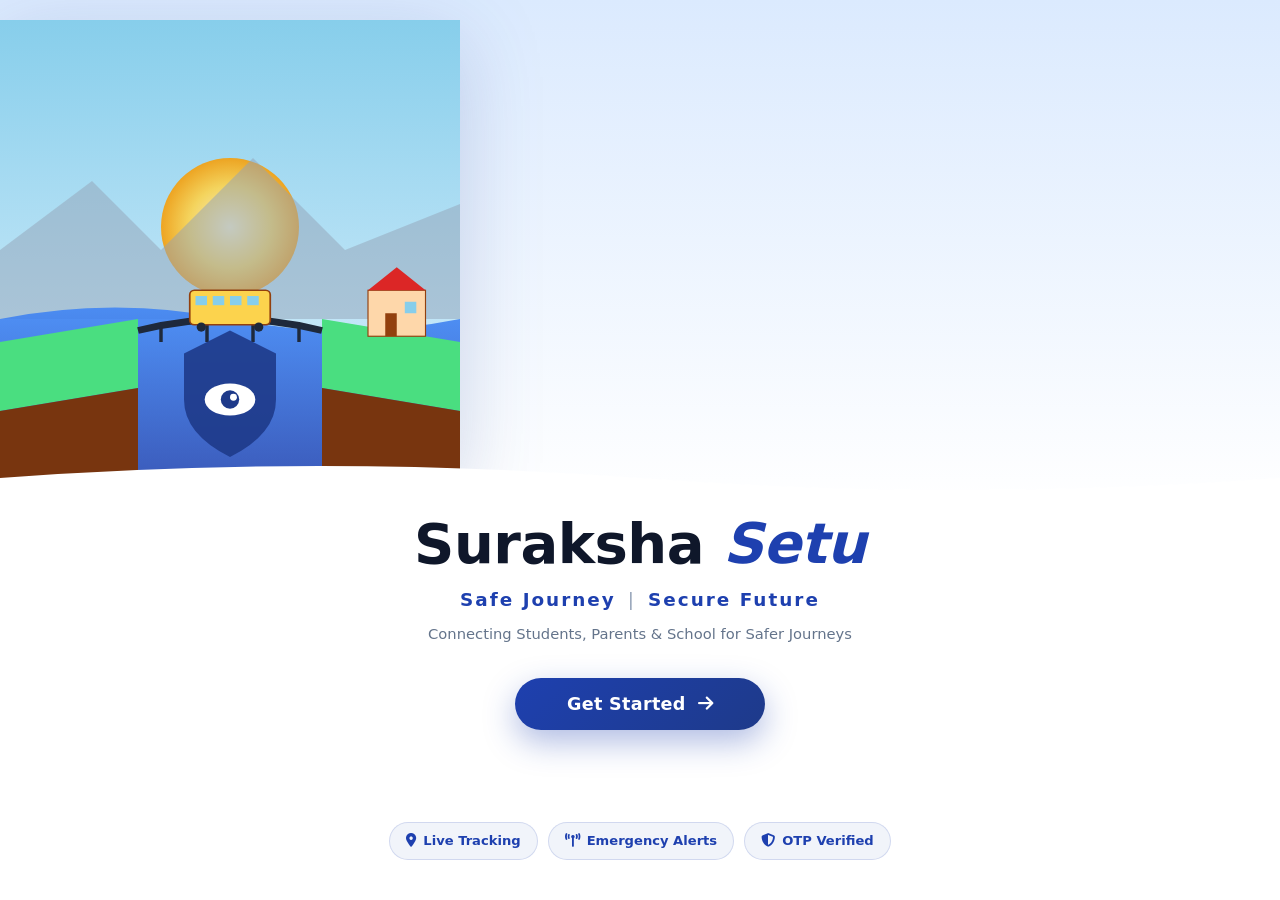
==== index.html @ de933c40 "Add files via upload" ====
<!DOCTYPE html>
<html lang="en">
<head>
  <meta charset="UTF-8" />
  <meta name="viewport" content="width=device-width, initial-scale=1.0" />
  <title>Suraksha Setu — Safe Journey, Secure Future</title>

  <link rel="stylesheet"
    href="https://cdnjs.cloudflare.com/ajax/libs/font-awesome/6.5.1/css/all.min.css" />

  <link rel="stylesheet" href="style.css" />
  <link rel="stylesheet" href="login.css" />
  <link rel="stylesheet" href="otp.css" />
  <link rel="stylesheet" href="emergency.css" />
  <link rel="stylesheet" href="fpage.css" />
</head>
<body class="splash-body">

  <!-- ============ SPLASH / LANDING SCREEN ============ -->
  <div class="splash-screen" id="splashScreen">

    <!-- Active emergency banner (if any) -->
    <div id="splashEmergency" class="splash-emergency" style="display:none;"></div>

    <!-- Hero illustration section -->
    <div class="splash-hero">

      <!-- Optional: your real poster image -->
      <img src="hero.jpg"
           alt="Suraksha Setu — Students, Parents and School connected by safety"
           class="splash-hero-img"
           onerror="this.style.display='none'; document.getElementById('heroFallback').style.display='block';" />

      <!-- Fallback illustration if hero.jpg is missing -->
      <div id="heroFallback" class="splash-hero-fallback" style="display:none;">
        <svg viewBox="0 0 400 400" xmlns="http://www.w3.org/2000/svg" class="hero-svg">
          <defs>
            <linearGradient id="skyGrad" x1="0" y1="0" x2="0" y2="1">
              <stop offset="0%" stop-color="#87CEEB"/>
              <stop offset="100%" stop-color="#E0F2FE"/>
            </linearGradient>
            <linearGradient id="riverGrad" x1="0" y1="0" x2="0" y2="1">
              <stop offset="0%" stop-color="#3B82F6"/>
              <stop offset="100%" stop-color="#1E40AF"/>
            </linearGradient>
            <radialGradient id="sunGrad" cx="0.5" cy="0.5" r="0.5">
              <stop offset="0%" stop-color="#FEF3C7"/>
              <stop offset="60%" stop-color="#FCD34D"/>
              <stop offset="100%" stop-color="#F59E0B"/>
            </radialGradient>
          </defs>

          <!-- Sky -->
          <rect width="400" height="400" fill="url(#skyGrad)"/>

          <!-- Sun -->
          <circle cx="200" cy="180" r="60" fill="url(#sunGrad)" opacity="0.9"/>

          <!-- Mountains -->
          <path d="M0 200 L80 140 L140 200 L220 120 L300 200 L400 160 L400 260 L0 260 Z"
                fill="#94A3B8" opacity="0.5"/>

          <!-- River -->
          <path d="M0 260 Q100 240 200 260 T400 260 L400 400 L0 400 Z"
                fill="url(#riverGrad)" opacity="0.85"/>

          <!-- Left cliff (parents) -->
          <path d="M0 280 L120 260 L120 320 L0 340 Z" fill="#4ADE80"/>
          <path d="M0 340 L120 320 L120 400 L0 400 Z" fill="#78350F"/>

          <!-- Right cliff (school) -->
          <path d="M280 260 L400 280 L400 340 L280 320 Z" fill="#4ADE80"/>
          <path d="M280 320 L400 340 L400 400 L280 400 Z" fill="#78350F"/>

          <!-- Bridge -->
          <path d="M120 270 Q200 250 280 270" stroke="#1E293B" stroke-width="6" fill="none"/>
          <line x1="140" y1="267" x2="140" y2="280" stroke="#1E293B" stroke-width="3"/>
          <line x1="180" y1="258" x2="180" y2="280" stroke="#1E293B" stroke-width="3"/>
          <line x1="220" y1="258" x2="220" y2="280" stroke="#1E293B" stroke-width="3"/>
          <line x1="260" y1="267" x2="260" y2="280" stroke="#1E293B" stroke-width="3"/>

          <!-- Bus -->
          <rect x="165" y="235" width="70" height="30" rx="4" fill="#FCD34D" stroke="#92400E" stroke-width="1.5"/>
          <rect x="170" y="240" width="10" height="8" fill="#87CEEB"/>
          <rect x="185" y="240" width="10" height="8" fill="#87CEEB"/>
          <rect x="200" y="240" width="10" height="8" fill="#87CEEB"/>
          <rect x="215" y="240" width="10" height="8" fill="#87CEEB"/>
          <circle cx="175" cy="267" r="4" fill="#1E293B"/>
          <circle cx="225" cy="267" r="4" fill="#1E293B"/>

          <!-- School -->
          <rect x="320" y="235" width="50" height="40" fill="#FED7AA" stroke="#92400E"/>
          <polygon points="320,235 345,215 370,235" fill="#DC2626"/>
          <rect x="335" y="255" width="10" height="20" fill="#92400E"/>
          <rect x="352" y="245" width="10" height="10" fill="#87CEEB"/>

          <!-- Shield + eye icon -->
          <g transform="translate(200 330)">
            <path d="M-40 -40 L0 -60 L40 -40 L40 0 Q40 30 0 50 Q-40 30 -40 0 Z"
                  fill="#1E3A8A" opacity="0.9"/>
            <ellipse cx="0" cy="0" rx="22" ry="14" fill="#FFFFFF"/>
            <circle cx="0" cy="0" r="8" fill="#1E3A8A"/>
            <circle cx="3" cy="-2" r="3" fill="#FFFFFF"/>
          </g>
        </svg>
      </div>

      <!-- Wave divider -->
      <svg class="wave-divider" viewBox="0 0 1440 100" preserveAspectRatio="none">
        <path d="M0 50 Q360 10 720 50 T1440 50 L1440 100 L0 100 Z" fill="#FFFFFF"/>
      </svg>
    </div>

    <!-- Branding section -->
    <div class="splash-content">
      <h1 class="splash-title">
        Suraksha <span class="title-accent">Setu</span>
      </h1>
      <p class="splash-tagline">
        Safe Journey <span class="tagline-divider">|</span> Secure Future
      </p>
      <p class="splash-desc">
        Connecting Students, Parents &amp; School for Safer Journeys
      </p>

      <button type="button" class="splash-get-started" id="getStartedBtn">
        Get Started <i class="fa-solid fa-arrow-right"></i>
      </button>

      <div class="splash-footer">
        <div class="splash-features">
          <div class="splash-feature">
            <i class="fa-solid fa-location-dot"></i>
            <span>Live Tracking</span>
          </div>
          <div class="splash-feature">
            <i class="fa-solid fa-tower-broadcast"></i>
            <span>Emergency Alerts</span>
          </div>
          <div class="splash-feature">
            <i class="fa-solid fa-shield-halved"></i>
            <span>OTP Verified</span>
          </div>
        </div>
      </div>
    </div>
  </div>

  <!-- ============ LOGIN SCREEN (hidden initially) ============ -->
  <div class="login-screen-wrap" id="loginScreen" style="display:none;">

    <div id="emergencyBanner" class="emergency-top-banner" style="display:none;"></div>

    <div class="login-body">
      <div class="login-wrapper">

        <div class="login-brand">
          <div class="logo-shield">
            <i class="fa-solid fa-shield-halved"></i>
            <i class="fa-solid fa-bus logo-bus"></i>
          </div>
          <h1>SURAKSHA SETU</h1>
          <p class="tagline">Connecting Students, Parents &amp; School for Safer Journeys</p>

          <ul class="brand-points">
            <li><i class="fa-solid fa-mobile-screen"></i> OTP-verified login</li>
            <li><i class="fa-solid fa-location-dot"></i> Live bus tracking</li>
            <li><i class="fa-solid fa-user-check"></i> Boarding &amp; drop alerts</li>
            <li><i class="fa-solid fa-tower-broadcast"></i> Hospital &amp; Police alerts</li>
          </ul>
        </div>

        <div class="login-card">
          <button type="button" class="back-to-splash" id="backToSplashBtn">
            <i class="fa-solid fa-arrow-left"></i> Back
          </button>

          <h2>Welcome Back</h2>
          <p class="subtitle">Select your role and login</p>

          <div class="role-selector" id="roleSelector">
            <button type="button" class="role-btn active" data-role="parent">
              <i class="fa-solid fa-user-group"></i><span>Parent</span>
            </button>
            <button type="button" class="role-btn" data-role="admin">
              <i class="fa-solid fa-user-tie"></i><span>Admin</span>
            </button>
            <button type="button" class="role-btn" data-role="driver">
              <i class="fa-solid fa-id-card"></i><span>Driver</span>
            </button>
          </div>

          <form id="loginForm" autocomplete="off">
            <div class="form-group">
              <label for="userId"><i class="fa-solid fa-user"></i> User ID</label>
              <input type="text" id="userId" placeholder="Enter your user ID" required />
            </div>

            <div class="form-group">
              <label for="password"><i class="fa-solid fa-lock"></i> Password</label>
              <div class="password-wrap">
                <input type="password" id="password" placeholder="Enter your password" required />
                <button type="button" id="togglePassword" class="toggle-pass" aria-label="Show password">
                  <i class="fa-solid fa-eye"></i>
                </button>
              </div>
            </div>

            <div class="form-row">
              <label class="remember">
                <input type="checkbox" id="rememberMe" />
                <span>Remember me</span>
              </label>
            </div>

            <button type="submit" class="btn-login">
              <i class="fa-solid fa-right-to-bracket"></i> Login
            </button>

            <p class="login-error" id="loginError"></p>
          </form>

          <div class="demo-hint">
            <p><strong>Demo Credentials</strong></p>
            <p>Parent: <code>parent001</code> / <code>parent123</code></p>
            <p>Admin: <code>admin001</code> / <code>admin123</code></p>
            <p>Driver: <code>driver001</code> / <code>driver123</code></p>
            <p style="margin-top:6px;font-size:0.72rem;">
              <i class="fa-solid fa-mobile-screen"></i>
              OTP appears on-screen after password.
            </p>
          </div>
        </div>
      </div>
    </div>
  </div>

  <!-- ============ OTP MODAL (shared) ============ -->
  <div class="otp-overlay" id="otpOverlay">
    <div class="otp-modal">
      <div class="otp-icon">
        <i class="fa-solid fa-mobile-screen-button"></i>
      </div>
      <h3>Verify OTP</h3>
      <p class="otp-sub">
        We sent a 6-digit code to<br>
        <strong id="otpMobileText">+91-XXXXXXXXXX</strong>
      </p>

      <div class="otp-inputs" id="otpInputs">
        <input type="text" maxlength="1" inputmode="numeric" data-idx="0">
        <input type="text" maxlength="1" inputmode="numeric" data-idx="1">
        <input type="text" maxlength="1" inputmode="numeric" data-idx="2">
        <input type="text" maxlength="1" inputmode="numeric" data-idx="3">
        <input type="text" maxlength="1" inputmode="numeric" data-idx="4">
        <input type="text" maxlength="1" inputmode="numeric" data-idx="5">
      </div>

      <div class="otp-demo-hint">
        <strong><i class="fa-solid fa-flask"></i> Demo Mode</strong>
        Since there is no SMS gateway, the OTP is shown here:<br>
        <code id="otpDemoCode">------</code>
      </div>

      <p class="otp-error" id="otpError"></p>

      <div class="otp-actions">
        <button type="button" class="otp-btn otp-btn-ghost" id="otpCancelBtn">
          <i class="fa-solid fa-xmark"></i> Cancel
        </button>
        <button type="button" class="otp-btn otp-btn-primary" id="otpVerifyBtn">
          <i class="fa-solid fa-circle-check"></i> Verify
        </button>
      </div>

      <p class="otp-foot">
        Didn't receive? <a id="otpResendLink" class="disabled">Resend OTP</a>
        <span id="otpTimer"></span>
      </p>
    </div>
  </div>

  <div id="toastContainer" class="toast-container"></div>

  <script src="storage.js"></script>
  <script src="data.js"></script>
  <script src="utils.js"></script>
  <script src="otp.js"></script>
  <script src="notifications.js"></script>
  <script src="emergency.js"></script>
  <script src="auth.js"></script>
  <script src="app.js"></script>
</body>
</html>
---- style.css ----
/* ============================================
   SURAKSHA SETU — Global Styles
   ============================================ */

:root {
  --primary: #1e3a8a;
  --primary-light: #3b5bdb;
  --primary-dark: #172554;
  --accent: #f59e0b;
  --success: #16a34a;
  --danger: #dc2626;
  --warning: #f59e0b;
  --info: #0ea5e9;

  --bg: #f1f5f9;
  --surface: #ffffff;
  --surface-2: #f8fafc;
  --border: #e2e8f0;

  --text: #0f172a;
  --text-muted: #64748b;
  --text-light: #94a3b8;

  --radius: 14px;
  --radius-sm: 8px;
  --shadow: 0 4px 20px rgba(15, 23, 42, 0.08);
  --shadow-lg: 0 10px 40px rgba(15, 23, 42, 0.15);

  --font: 'Segoe UI', system-ui, -apple-system, Roboto, sans-serif;
}

* { margin: 0; padding: 0; box-sizing: border-box; }
html, body { height: 100%; }

body {
  font-family: var(--font);
  background: var(--bg);
  color: var(--text);
  line-height: 1.5;
  -webkit-font-smoothing: antialiased;
}

img { max-width: 100%; display: block; }
a { color: inherit; text-decoration: none; }
button { font-family: inherit; cursor: pointer; border: none; background: none; }
input, select, textarea { font-family: inherit; }

.btn {
  display: inline-flex; align-items: center; justify-content: center;
  gap: 8px; padding: 10px 18px; border-radius: var(--radius-sm);
  font-weight: 600; font-size: 0.9rem;
  transition: all 0.2s ease; white-space: nowrap;
}
.btn:active { transform: scale(0.97); }
.btn-primary { background: var(--primary); color: #fff; }
.btn-primary:hover { background: var(--primary-dark); }
.btn-success { background: var(--success); color: #fff; }
.btn-success:hover { background: #15803d; }
.btn-danger { background: var(--danger); color: #fff; }
.btn-danger:hover { background: #b91c1c; }
.btn-warning { background: var(--warning); color: #fff; }
.btn-warning:hover { background: #d97706; }
.btn-outline {
  background: transparent; border: 1.5px solid var(--border); color: var(--text);
}
.btn-outline:hover { border-color: var(--primary); color: var(--primary); }
.btn-sm { padding: 6px 12px; font-size: 0.8rem; }
.btn-block { width: 100%; }

.card {
  background: var(--surface); border-radius: var(--radius);
  box-shadow: var(--shadow); padding: 20px;
}
.card-header {
  display: flex; align-items: center; justify-content: space-between;
  margin-bottom: 16px; flex-wrap: wrap; gap: 10px;
}
.card-header h3 {
  font-size: 1.1rem; display: flex; align-items: center; gap: 8px;
}
.card-header h3 i { color: var(--primary); }

.badge {
  display: inline-block; padding: 4px 12px; border-radius: 999px;
  font-size: 0.75rem; font-weight: 700; text-transform: uppercase;
  letter-spacing: 0.5px;
}
.badge-waiting    { background: #e2e8f0; color: #475569; }
.badge-approaching{ background: #fef3c7; color: #92400e; }
.badge-boarded    { background: #dcfce7; color: #166534; }
.badge-onbus      { background: #dbeafe; color: #1e40af; }
.badge-dropped    { background: #e0f2fe; color: #075985; }
.badge-completed  { background: #dcfce7; color: #166534; }
.badge-active     { background: #fee2e2; color: #991b1b; }
.badge-resolved   { background: #dcfce7; color: #166534; }

.form-group { margin-bottom: 16px; }
.form-group label {
  display: block; font-size: 0.85rem; font-weight: 600;
  margin-bottom: 6px; color: var(--text);
}
.form-group label i { color: var(--primary); margin-right: 4px; }
.form-group input,
.form-group select,
.form-group textarea {
  width: 100%; padding: 10px 14px;
  border: 1.5px solid var(--border); border-radius: var(--radius-sm);
  font-size: 0.92rem; background: var(--surface);
  transition: border-color 0.2s;
}
.form-group input:focus,
.form-group select:focus,
.form-group textarea:focus {
  outline: none; border-color: var(--primary-light);
  box-shadow: 0 0 0 3px rgba(59, 91, 219, 0.12);
}
.form-group textarea { resize: vertical; min-height: 90px; }
.form-row-2 { display: grid; grid-template-columns: 1fr 1fr; gap: 14px; }

.modal-overlay {
  position: fixed; inset: 0;
  background: rgba(15, 23, 42, 0.6);
  backdrop-filter: blur(3px);
  display: none; align-items: center; justify-content: center;
  z-index: 1000; padding: 16px;
}
.modal-overlay.open { display: flex; }

.modal {
  background: var(--surface); border-radius: var(--radius);
  width: 100%; max-width: 560px; max-height: 90vh;
  overflow-y: auto; box-shadow: var(--shadow-lg);
  animation: modalIn 0.25s ease;
}
@keyframes modalIn {
  from { opacity: 0; transform: translateY(20px) scale(0.97); }
  to   { opacity: 1; transform: translateY(0) scale(1); }
}

.modal-header {
  display: flex; align-items: center; justify-content: space-between;
  padding: 18px 22px; border-bottom: 1px solid var(--border);
}
.modal-header h3 { font-size: 1.1rem; display: flex; gap: 8px; align-items: center; }
.modal-header h3 i { color: var(--primary); }

.modal-close {
  font-size: 1.2rem; color: var(--text-muted);
  width: 34px; height: 34px; border-radius: 50%;
  display: grid; place-items: center; transition: background 0.2s;
}
.modal-close:hover { background: var(--bg); color: var(--danger); }

.modal-body { padding: 22px; }
.modal-footer {
  display: flex; justify-content: flex-end; gap: 10px;
  padding: 16px 22px; border-top: 1px solid var(--border);
}

.toast-container {
  position: fixed; top: 20px; right: 20px; z-index: 2000;
  display: flex; flex-direction: column; gap: 10px; max-width: 340px;
}
.toast {
  background: var(--surface); border-left: 4px solid var(--primary);
  border-radius: var(--radius-sm); padding: 14px 16px;
  box-shadow: var(--shadow-lg);
  display: flex; gap: 12px; align-items: flex-start;
  animation: toastIn 0.3s ease;
}
.toast.success { border-left-color: var(--success); }
.toast.error   { border-left-color: var(--danger); }
.toast.warning { border-left-color: var(--warning); }
.toast.info    { border-left-color: var(--info); }
.toast i { font-size: 1.1rem; margin-top: 2px; }
.toast.success i { color: var(--success); }
.toast.error i   { color: var(--danger); }
.toast.warning i { color: var(--warning); }
.toast.info i    { color: var(--info); }
.toast-content { flex: 1; }
.toast-content strong { display: block; font-size: 0.9rem; }
.toast-content span { font-size: 0.82rem; color: var(--text-muted); }

@keyframes toastIn {
  from { opacity: 0; transform: translateX(40px); }
  to   { opacity: 1; transform: translateX(0); }
}

.empty-state {
  text-align: center; padding: 40px 20px; color: var(--text-muted);
}
.empty-state i { font-size: 2.5rem; color: var(--text-light); margin-bottom: 12px; }
.empty-state p { font-size: 0.9rem; }

.hidden { display: none !important; }
.text-muted { color: var(--text-muted); }
.mt-1 { margin-top: 8px; }
.mt-2 { margin-top: 16px; }
.mt-3 { margin-top: 24px; }

@media (max-width: 640px) {
  .form-row-2 { grid-template-columns: 1fr; }
  .toast-container { left: 16px; right: 16px; max-width: none; }
}
---- login.css ----
/* ============================================
   SURAKSHA SETU — Login Page
   ============================================ */

.login-body {
  min-height: 100vh;
  display: flex; align-items: center; justify-content: center;
  padding: 20px;
  background: linear-gradient(135deg, #1e3a8a 0%, #172554 60%, #0f172a 100%);
  position: relative; overflow-x: hidden;
}

.login-body::before {
  content: '';
  position: absolute;
  width: 500px; height: 500px; border-radius: 50%;
  background: radial-gradient(circle, rgba(245,158,11,0.18), transparent 70%);
  top: -150px; right: -150px; pointer-events: none;
}

.login-wrapper {
  display: grid; grid-template-columns: 1fr 1fr;
  max-width: 1000px; width: 100%;
  background: rgba(255,255,255,0.04);
  border-radius: 24px; overflow: hidden;
  box-shadow: 0 30px 80px rgba(0,0,0,0.4);
  border: 1px solid rgba(255,255,255,0.08);
  position: relative; z-index: 1;
}

.login-brand {
  padding: 50px 40px; color: #fff;
  display: flex; flex-direction: column; justify-content: center;
  background: linear-gradient(160deg, rgba(59,91,219,0.35), rgba(23,37,84,0.15));
}

.logo-shield {
  position: relative; width: 80px; height: 80px;
  display: grid; place-items: center; margin-bottom: 22px;
}
.logo-shield .fa-shield-halved {
  font-size: 80px; color: var(--accent);
  filter: drop-shadow(0 6px 14px rgba(245,158,11,0.4));
}
.logo-shield .logo-bus {
  position: absolute; font-size: 26px; color: #fff;
  top: 54%; transform: translateY(-50%);
}

.login-brand h1 {
  font-size: 2.1rem; font-weight: 800;
  letter-spacing: 1.5px; margin-bottom: 8px;
}
.login-brand .tagline {
  font-size: 0.95rem; color: rgba(255,255,255,0.78);
  margin-bottom: 30px; line-height: 1.5;
}

.brand-points {
  list-style: none; display: flex; flex-direction: column; gap: 12px;
}
.brand-points li {
  display: flex; align-items: center; gap: 10px;
  font-size: 0.9rem; color: rgba(255,255,255,0.88);
}
.brand-points li i {
  width: 32px; height: 32px; display: grid; place-items: center;
  border-radius: 50%; background: rgba(245,158,11,0.18);
  color: var(--accent); font-size: 0.85rem;
}

.login-card { background: #fff; padding: 50px 42px; }
.login-card h2 {
  font-size: 1.6rem; color: var(--primary-dark); margin-bottom: 4px;
}
.login-card .subtitle {
  color: var(--text-muted); font-size: 0.9rem; margin-bottom: 24px;
}

.role-selector {
  display: grid; grid-template-columns: repeat(3, 1fr);
  gap: 10px; margin-bottom: 26px;
  background: var(--bg); padding: 6px; border-radius: 12px;
}
.role-btn {
  display: flex; flex-direction: column; align-items: center; gap: 6px;
  padding: 12px 6px; border-radius: 8px;
  font-size: 0.82rem; font-weight: 600; color: var(--text-muted);
  transition: all 0.2s; background: transparent; border: none; cursor: pointer;
}
.role-btn i { font-size: 1.1rem; }
.role-btn:hover { color: var(--primary); }
.role-btn.active {
  background: var(--primary); color: #fff;
  box-shadow: 0 4px 12px rgba(30,58,138,0.3);
}

.password-wrap { position: relative; }
.password-wrap input { padding-right: 44px; }
.toggle-pass {
  position: absolute; right: 6px; top: 50%;
  transform: translateY(-50%);
  width: 34px; height: 34px; border-radius: 8px;
  color: var(--text-muted); display: grid; place-items: center;
  transition: background 0.2s; background: transparent; border: none; cursor: pointer;
}
.toggle-pass:hover { background: var(--bg); color: var(--primary); }

.form-row {
  display: flex; justify-content: space-between; align-items: center;
  margin-bottom: 18px;
}
.remember {
  display: flex; align-items: center; gap: 8px;
  font-size: 0.85rem; color: var(--text-muted); cursor: pointer;
}
.remember input { accent-color: var(--primary); width: 16px; height: 16px; }

.btn-login {
  width: 100%; padding: 13px;
  background: linear-gradient(135deg, var(--primary), var(--primary-light));
  color: #fff; font-size: 1rem; font-weight: 700;
  border-radius: var(--radius-sm);
  display: flex; align-items: center; justify-content: center;
  gap: 8px; transition: all 0.2s;
  box-shadow: 0 6px 18px rgba(30,58,138,0.3);
  border: none; cursor: pointer;
}
.btn-login:hover { transform: translateY(-2px); box-shadow: 0 10px 24px rgba(30,58,138,0.4); }
.btn-login:active { transform: translateY(0); }

.login-error {
  color: var(--danger); font-size: 0.85rem; text-align: center;
  margin-top: 12px; min-height: 18px; font-weight: 600;
}

.demo-hint {
  margin-top: 24px; padding: 14px;
  background: var(--surface-2); border-radius: var(--radius-sm);
  border: 1px dashed var(--border);
  font-size: 0.78rem; color: var(--text-muted); line-height: 1.7;
}
.demo-hint strong { color: var(--primary); display: block; margin-bottom: 4px; }
.demo-hint code {
  background: #e2e8f0; padding: 1px 6px; border-radius: 4px;
  font-size: 0.78rem; color: var(--primary-dark);
}

@media (max-width: 820px) {
  .login-wrapper { grid-template-columns: 1fr; max-width: 460px; }
  .login-brand { padding: 36px 30px; text-align: center; align-items: center; }
  .brand-points { align-items: center; }
  .login-brand h1 { font-size: 1.7rem; }
  .login-card { padding: 36px 28px; }
}

@media (max-width: 480px) {
  .login-body { padding: 12px; }
  .login-brand { padding: 30px 20px; }
  .login-card { padding: 30px 22px; }
  .role-btn span { font-size: 0.75rem; }
}
---- otp.css ----
/* ============================================
   SURAKSHA SETU — OTP Modal
   ============================================ */

.otp-overlay {
  position: fixed; inset: 0;
  background: rgba(15, 23, 42, 0.75);
  backdrop-filter: blur(4px);
  display: none; align-items: center; justify-content: center;
  z-index: 1500; padding: 16px;
}
.otp-overlay.open { display: flex; }

.otp-modal {
  background: #fff; border-radius: 20px; padding: 34px 30px;
  max-width: 420px; width: 100%; text-align: center;
  box-shadow: 0 30px 80px rgba(0,0,0,0.35);
  animation: otpIn 0.3s ease;
}

@keyframes otpIn {
  from { opacity: 0; transform: translateY(20px) scale(0.96); }
  to   { opacity: 1; transform: translateY(0) scale(1); }
}

.otp-icon {
  width: 68px; height: 68px; border-radius: 50%;
  background: linear-gradient(135deg, #3b5bdb, #1e3a8a);
  color: #fff; display: grid; place-items: center;
  font-size: 1.7rem; margin: 0 auto 18px;
  box-shadow: 0 10px 30px rgba(30,58,138,0.35);
}

.otp-modal h3 {
  font-size: 1.25rem; color: var(--primary-dark, #172554);
  margin-bottom: 6px;
}

.otp-modal p.otp-sub {
  color: #64748b; font-size: 0.88rem; margin-bottom: 22px;
}
.otp-modal p.otp-sub strong { color: #1e3a8a; }

.otp-inputs {
  display: flex; justify-content: center; gap: 10px; margin-bottom: 20px;
}
.otp-inputs input {
  width: 48px; height: 56px; text-align: center;
  font-size: 1.5rem; font-weight: 700;
  border: 2px solid #e2e8f0; border-radius: 12px;
  background: #f8fafc; color: #0f172a;
  transition: all 0.2s;
}
.otp-inputs input:focus {
  outline: none; border-color: #3b5bdb; background: #fff;
  box-shadow: 0 0 0 4px rgba(59,91,219,0.15);
  transform: translateY(-2px);
}
.otp-inputs input.filled {
  border-color: #16a34a; background: #f0fdf4;
}

.otp-demo-hint {
  background: #fef3c7; border: 1px dashed #f59e0b;
  border-radius: 10px; padding: 12px 14px;
  font-size: 0.82rem; color: #92400e;
  margin-bottom: 18px; text-align: left; line-height: 1.6;
}
.otp-demo-hint strong { display: block; margin-bottom: 2px; }
.otp-demo-hint code {
  background: #fff; padding: 2px 8px; border-radius: 5px;
  font-weight: 700; letter-spacing: 2px;
  color: #92400e; font-size: 0.95rem;
}

.otp-error {
  color: #dc2626; font-size: 0.85rem; font-weight: 600;
  min-height: 20px; margin-bottom: 12px;
}

.otp-actions {
  display: flex; gap: 10px; justify-content: center; margin-bottom: 14px;
}

.otp-btn {
  padding: 12px 26px; border-radius: 10px;
  font-weight: 700; font-size: 0.92rem;
  border: none; cursor: pointer; transition: all 0.2s;
  display: inline-flex; align-items: center; gap: 8px;
}
.otp-btn-primary {
  background: linear-gradient(135deg, #1e3a8a, #3b5bdb);
  color: #fff; box-shadow: 0 6px 18px rgba(30,58,138,0.35);
}
.otp-btn-primary:hover { transform: translateY(-2px); }
.otp-btn-primary:disabled {
  opacity: 0.5; cursor: not-allowed; transform: none;
}
.otp-btn-ghost {
  background: transparent; border: 1.5px solid #e2e8f0; color: #64748b;
}
.otp-btn-ghost:hover { border-color: #1e3a8a; color: #1e3a8a; }

.otp-foot { font-size: 0.82rem; color: #64748b; }
.otp-foot a {
  color: #1e3a8a; font-weight: 700; cursor: pointer; text-decoration: none;
}
.otp-foot a.disabled { color: #94a3b8; pointer-events: none; }

@media (max-width: 480px) {
  .otp-modal { padding: 26px 20px; }
  .otp-inputs { gap: 6px; }
  .otp-inputs input { width: 40px; height: 50px; font-size: 1.2rem; }
}
---- emergency.css ----
/* ============================================
   SURAKSHA SETU — Emergency Services Styles
   ============================================ */

/* ---------- Top banner on login page ---------- */
.emergency-top-banner {
  position: fixed;
  top: 0; left: 0; right: 0;
  background: linear-gradient(135deg, #b91c1c, #7f1d1d);
  color: #fff;
  padding: 14px 20px;
  z-index: 9999;
  box-shadow: 0 4px 20px rgba(185,28,28,0.5);
  display: flex;
  align-items: center;
  gap: 14px;
  animation: emgSlideDown 0.4s ease;
  border-bottom: 3px solid #fca5a5;
}
@keyframes emgSlideDown {
  from { transform: translateY(-100%); }
  to   { transform: translateY(0); }
}

.emergency-top-banner i.banner-icon {
  font-size: 1.8rem;
  color: #fecaca;
  animation: emgFlash 1s infinite;
  flex-shrink: 0;
}
@keyframes emgFlash {
  0%, 100% { opacity: 1; transform: scale(1); }
  50%      { opacity: 0.5; transform: scale(1.1); }
}

.emergency-top-banner .banner-body {
  flex: 1;
  min-width: 0;
}
.emergency-top-banner .banner-title {
  font-weight: 800;
  font-size: 0.95rem;
  letter-spacing: 0.5px;
  margin-bottom: 2px;
  text-transform: uppercase;
}
.emergency-top-banner .banner-text {
  font-size: 0.85rem;
  line-height: 1.4;
  color: #fecaca;
}
.emergency-top-banner .banner-count {
  background: #fff;
  color: #b91c1c;
  font-weight: 800;
  font-size: 0.8rem;
  padding: 6px 12px;
  border-radius: 999px;
  flex-shrink: 0;
  white-space: nowrap;
}
.emergency-top-banner .banner-close {
  background: transparent;
  color: #fecaca;
  border: 1.5px solid #fecaca;
  width: 32px; height: 32px;
  border-radius: 50%;
  display: grid; place-items: center;
  cursor: pointer;
  font-size: 0.9rem;
  flex-shrink: 0;
}
.emergency-top-banner .banner-close:hover {
  background: #fecaca; color: #7f1d1d;
}

/* Push login content down when banner is present */
body.has-emergency-banner .login-wrapper {
  margin-top: 90px;
}

/* Parent emergency banner */
.parent-emg-banner {
  display: flex; align-items: flex-start; gap: 14px;
  padding: 16px 20px;
  background: linear-gradient(135deg, #fee2e2, #fecaca);
  border-left: 6px solid #dc2626;
  border-radius: var(--radius);
  margin-bottom: 18px;
  color: #7f1d1d;
  animation: emgBlink 1.5s infinite;
}
@keyframes emgBlink {
  0%, 100% { background: linear-gradient(135deg, #fee2e2, #fecaca); }
  50%      { background: linear-gradient(135deg, #fecaca, #fca5a5); }
}
.parent-emg-banner i {
  font-size: 1.8rem; color: #dc2626; flex-shrink: 0;
}
.parent-emg-banner .emg-banner-body { flex: 1; }
.parent-emg-banner .emg-banner-title {
  font-weight: 800; font-size: 1rem; margin-bottom: 4px; letter-spacing: 0.3px;
}
.parent-emg-banner .emg-banner-text {
  font-size: 0.88rem; line-height: 1.55;
}
.parent-emg-banner .emg-banner-time {
  font-size: 0.76rem; margin-top: 6px; opacity: 0.85;
}

/* ---------- Driver emergency button ---------- */
.emergency-raise-btn {
  width: 100%;
  padding: 20px;
  background: linear-gradient(135deg, #b91c1c, #7f1d1d);
  color: #fff;
  border-radius: var(--radius);
  font-size: 1.15rem;
  font-weight: 800;
  letter-spacing: 0.5px;
  display: flex; align-items: center; justify-content: center;
  gap: 12px;
  box-shadow: 0 10px 30px rgba(185,28,28,0.5);
  transition: all 0.2s;
  margin-bottom: 12px;
  border: 3px solid #fecaca;
  cursor: pointer;
  animation: emergencyPulse 2s infinite;
}
@keyframes emergencyPulse {
  0%, 100% { box-shadow: 0 10px 30px rgba(185,28,28,0.5); }
  50%      { box-shadow: 0 10px 40px rgba(185,28,28,0.85); }
}
.emergency-raise-btn:hover {
  transform: translateY(-2px);
  background: linear-gradient(135deg, #dc2626, #991b1b);
}
.emergency-raise-btn i { font-size: 1.4rem; }

/* ---------- Emergency modal ---------- */
.emg-modal { max-width: 560px !important; }

.emg-modal .modal-header {
  background: linear-gradient(135deg, #b91c1c, #7f1d1d);
  color: #fff;
  border-bottom: none;
  border-radius: var(--radius) var(--radius) 0 0;
}
.emg-modal .modal-header h3 { color: #fff; }
.emg-modal .modal-header h3 i { color: #fecaca; }
.emg-modal .modal-close { color: #fecaca; }
.emg-modal .modal-close:hover { background: rgba(255,255,255,0.15); color: #fff; }

.emg-warning {
  background: #fef2f2;
  border: 2px dashed #dc2626;
  border-radius: 10px;
  padding: 12px 14px;
  margin-bottom: 18px;
  font-size: 0.85rem;
  color: #991b1b;
  line-height: 1.55;
  display: flex; gap: 10px; align-items: flex-start;
}
.emg-warning i { color: #dc2626; font-size: 1.1rem; margin-top: 2px; }

.emg-preview {
  background: var(--surface-2);
  border-radius: 10px;
  padding: 12px 14px;
  margin-bottom: 16px;
}
.emg-preview-title {
  font-size: 0.78rem;
  color: var(--text-muted);
  text-transform: uppercase;
  letter-spacing: 0.6px;
  font-weight: 700;
  margin-bottom: 8px;
}
.emg-preview-list {
  display: flex; flex-direction: column; gap: 6px;
}
.emg-preview-item {
  display: flex; align-items: center; gap: 8px;
  font-size: 0.85rem;
}
.emg-preview-item i {
  width: 22px; text-align: center;
}
.emg-preview-item i.fa-hospital { color: #dc2626; }
.emg-preview-item i.fa-shield-halved { color: #1e3a8a; }
.emg-preview-item .emg-dist {
  margin-left: auto;
  font-size: 0.75rem;
  color: var(--text-muted);
  background: var(--bg);
  padding: 2px 8px;
  border-radius: 999px;
}

/* ---------- Emergency alert cards (admin) ---------- */
.emg-grid {
  display: grid;
  grid-template-columns: repeat(auto-fill, minmax(340px, 1fr));
  gap: 16px;
}

.emg-card {
  background: var(--surface);
  border-radius: var(--radius);
  padding: 18px;
  box-shadow: var(--shadow-lg);
  border-left: 6px solid #b91c1c;
  position: relative;
  overflow: hidden;
}
.emg-card.resolved {
  border-left-color: var(--success);
  opacity: 0.88;
}
.emg-card::before {
  content: '';
  position: absolute;
  top: 0; right: 0;
  width: 60px; height: 60px;
  background: radial-gradient(circle, rgba(185,28,28,0.15), transparent 70%);
  border-radius: 50%;
}

.emg-card-head {
  display: flex;
  justify-content: space-between;
  align-items: flex-start;
  gap: 10px;
  margin-bottom: 12px;
}
.emg-card-head h4 {
  font-size: 1rem;
  color: #7f1d1d;
  display: flex; align-items: center; gap: 8px;
  font-weight: 800;
  letter-spacing: 0.3px;
}
.emg-card-head h4 i { color: #dc2626; font-size: 1.1rem; }
.emg-card.resolved .emg-card-head h4 { color: #166534; }
.emg-card.resolved .emg-card-head h4 i { color: var(--success); }

.emg-card-time {
  font-size: 0.72rem;
  color: var(--text-muted);
  margin-bottom: 10px;
  display: flex; gap: 8px; align-items: center;
}
.emg-card-time i { color: #dc2626; }

.emg-card-message {
  background: #fef2f2;
  border-left: 3px solid #dc2626;
  border-radius: 8px;
  padding: 10px 12px;
  font-size: 0.85rem;
  color: #7f1d1d;
  margin-bottom: 12px;
  line-height: 1.55;
}

.emg-card-location {
  font-size: 0.78rem;
  color: var(--text-muted);
  margin-bottom: 12px;
  font-family: monospace;
}

.emg-services {
  display: flex;
  flex-direction: column;
  gap: 8px;
  margin-bottom: 14px;
}
.emg-service-row {
  display: flex;
  align-items: center;
  gap: 10px;
  padding: 10px 12px;
  background: var(--surface-2);
  border-radius: 8px;
  border-left: 3px solid var(--border);
}
.emg-service-row.hospital { border-left-color: #dc2626; }
.emg-service-row.police   { border-left-color: #1e3a8a; }

.emg-service-icon {
  width: 32px; height: 32px;
  border-radius: 50%;
  display: grid; place-items: center;
  font-size: 0.85rem;
  color: #fff;
  flex-shrink: 0;
}
.emg-service-icon.hospital { background: #dc2626; }
.emg-service-icon.police   { background: #1e3a8a; }

.emg-service-info { flex: 1; min-width: 0; }
.emg-service-info strong {
  font-size: 0.85rem; display: block;
  white-space: nowrap; overflow: hidden; text-overflow: ellipsis;
}
.emg-service-info span {
  font-size: 0.72rem; color: var(--text-muted);
}

.emg-card-actions {
  display: flex; gap: 8px; flex-wrap: wrap;
}

/* ---------- Call service buttons ---------- */
.call-service-btn {
  display: flex; align-items: center; gap: 12px;
  padding: 14px 16px;
  background: var(--surface);
  border: 2px solid var(--border);
  border-radius: 12px;
  width: 100%;
  margin-bottom: 10px;
  cursor: pointer;
  transition: all 0.2s;
  text-decoration: none;
  color: var(--text);
  font-family: inherit;
  text-align: left;
}
.call-service-btn:hover {
  border-color: #dc2626;
  background: #fef2f2;
  transform: translateY(-2px);
}
.call-service-btn.police:hover {
  border-color: #1e3a8a;
  background: #eff6ff;
}

.call-service-icon {
  width: 44px; height: 44px;
  border-radius: 50%;
  display: grid; place-items: center;
  color: #fff;
  font-size: 1.1rem;
  flex-shrink: 0;
}
.call-service-icon.hospital { background: #dc2626; }
.call-service-icon.police   { background: #1e3a8a; }

.call-service-info { flex: 1; min-width: 0; }
.call-service-info strong {
  display: block;
  font-size: 0.95rem;
  margin-bottom: 2px;
}
.call-service-info span {
  font-size: 0.8rem;
  color: var(--text-muted);
}
.call-service-number {
  font-weight: 800;
  color: #dc2626;
  font-size: 0.95rem;
  white-space: nowrap;
}
.call-service-btn.police .call-service-number {
  color: #1e3a8a;
}

/* ---------- Stats card ---------- */
.stat-card.emergency { border-left-color: #b91c1c; }
.stat-card.emergency .stat-icon {
  background: #fee2e2; color: #b91c1c;
}

/* ---------- Admin emergency toolbar ---------- */
.emg-toolbar {
  display: flex;
  justify-content: space-between;
  align-items: center;
  gap: 12px;
  margin-bottom: 18px;
  flex-wrap: wrap;
}
.emg-filter-btns {
  display: flex;
  gap: 8px;
  flex-wrap: wrap;
}
.emg-filter-btns .ef-btn {
  padding: 8px 16px;
  border-radius: 999px;
  font-size: 0.82rem;
  font-weight: 600;
  background: var(--surface);
  color: var(--text-muted);
  border: 1.5px solid var(--border);
  cursor: pointer;
  transition: all 0.2s;
}
.emg-filter-btns .ef-btn:hover {
  border-color: #dc2626; color: #dc2626;
}
.emg-filter-btns .ef-btn.active {
  background: #dc2626; color: #fff; border-color: #dc2626;
}

/* ---------- Services directory ---------- */
.services-tag {
  display: inline-block;
  padding: 2px 8px;
  border-radius: 999px;
  font-size: 0.72rem;
  font-weight: 600;
  background: #e2e8f0;
  color: #475569;
  margin-right: 4px;
  margin-bottom: 2px;
}

.services-dir-row {
  display: flex;
  align-items: center;
  gap: 12px;
  padding: 12px;
  background: var(--surface-2);
  border-radius: 10px;
  margin-bottom: 8px;
}
.services-dir-icon {
  width: 38px; height: 38px;
  border-radius: 50%;
  display: grid; place-items: center;
  color: #fff;
  font-size: 0.95rem;
  flex-shrink: 0;
}
.services-dir-icon.hospital { background: #dc2626; }
.services-dir-icon.police   { background: #1e3a8a; }

.services-dir-info { flex: 1; min-width: 0; }
.services-dir-info strong { display: block; font-size: 0.9rem; }
.services-dir-info span {
  font-size: 0.75rem; color: var(--text-muted);
  display: block; margin-top: 2px;
}

@media (max-width: 640px) {
  .emg-grid { grid-template-columns: 1fr; }
  .emg-service-info strong { font-size: 0.8rem; }
  .emergency-top-banner { padding: 12px 14px; gap: 10px; }
  .emergency-top-banner .banner-title { font-size: 0.82rem; }
  .emergency-top-banner .banner-text { font-size: 0.75rem; }
  .emergency-top-banner .banner-count { display: none; }
  body.has-emergency-banner .login-wrapper { margin-top: 110px; }
}
---- fpage.css ----
/* ============================================
   SURAKSHA SETU — Splash / Landing Screen
   ============================================ */

.splash-body {
  margin: 0;
  padding: 0;
  background: #FFFFFF;
  min-height: 100vh;
  overflow-x: hidden;
  font-family: 'Segoe UI', system-ui, -apple-system, Roboto, sans-serif;
}

/* ---------- Main splash container ---------- */
.splash-screen {
  display: flex;
  flex-direction: column;
  min-height: 100vh;
  width: 100%;
  position: relative;
  animation: splashFadeIn 0.6s ease;
}

@keyframes splashFadeIn {
  from { opacity: 0; }
  to   { opacity: 1; }
}

/* ---------- Emergency banner on splash ---------- */
.splash-emergency {
  background: linear-gradient(135deg, #b91c1c, #7f1d1d);
  color: #fff;
  padding: 12px 20px;
  display: flex;
  align-items: center;
  gap: 12px;
  box-shadow: 0 4px 20px rgba(185,28,28,0.4);
  border-bottom: 3px solid #fca5a5;
  animation: emgPulse 2s infinite;
}
@keyframes emgPulse {
  0%, 100% { background: linear-gradient(135deg, #b91c1c, #7f1d1d); }
  50%      { background: linear-gradient(135deg, #dc2626, #991b1b); }
}
.splash-emergency i {
  font-size: 1.5rem;
  color: #fecaca;
  flex-shrink: 0;
}
.splash-emergency .sp-emg-body { flex: 1; min-width: 0; }
.splash-emergency .sp-emg-title {
  font-weight: 800;
  font-size: 0.9rem;
  letter-spacing: 0.5px;
  text-transform: uppercase;
}
.splash-emergency .sp-emg-text {
  font-size: 0.82rem;
  color: #fecaca;
  margin-top: 2px;
}

/* ---------- Hero illustration ---------- */
.splash-hero {
  position: relative;
  width: 100%;
  background: linear-gradient(180deg, #DBEAFE 0%, #FFFFFF 100%);
  overflow: hidden;
}

.splash-hero-img {
  width: 100%;
  height: auto;
  display: block;
  max-height: 65vh;
  object-fit: cover;
  object-position: center top;
}

.splash-hero-fallback {
  width: 100%;
  min-height: 380px;
  display: flex;
  align-items: center;
  justify-content: center;
  padding: 20px 0;
}

.hero-svg {
  width: 100%;
  max-width: 460px;
  height: auto;
  filter: drop-shadow(0 20px 40px rgba(30,58,138,0.2));
}

/* ---------- Wave divider ---------- */
.wave-divider {
  position: absolute;
  bottom: -1px;
  left: 0;
  width: 100%;
  height: 60px;
  display: block;
  pointer-events: none;
}

/* ---------- Splash content (title + button) ---------- */
.splash-content {
  padding: 8px 24px 40px;
  text-align: center;
  display: flex;
  flex-direction: column;
  align-items: center;
  flex: 1;
  justify-content: center;
}

.splash-title {
  font-size: clamp(2.2rem, 8vw, 3.5rem);
  font-weight: 900;
  letter-spacing: -0.5px;
  color: #0F172A;
  margin: 0 0 12px;
  line-height: 1.05;
  font-family: 'Segoe UI', system-ui, sans-serif;
}

.title-accent {
  color: #1E40AF;
  font-style: italic;
  font-weight: 900;
}

.splash-tagline {
  font-size: clamp(0.9rem, 3vw, 1.15rem);
  color: #1E40AF;
  font-weight: 600;
  letter-spacing: 2px;
  margin-bottom: 10px;
  display: flex;
  align-items: center;
  gap: 12px;
  flex-wrap: wrap;
  justify-content: center;
}

.tagline-divider {
  color: #94A3B8;
  font-weight: 400;
}

.splash-desc {
  font-size: 0.92rem;
  color: #64748B;
  max-width: 460px;
  margin: 0 auto 32px;
  line-height: 1.55;
}

/* ---------- Get Started button ---------- */
.splash-get-started {
  display: inline-flex;
  align-items: center;
  justify-content: center;
  gap: 12px;
  padding: 16px 52px;
  background: linear-gradient(135deg, #1E40AF, #1E3A8A);
  color: #fff;
  border: none;
  border-radius: 999px;
  font-size: 1.1rem;
  font-weight: 700;
  letter-spacing: 0.3px;
  cursor: pointer;
  box-shadow: 0 12px 32px rgba(30,64,175,0.35);
  transition: all 0.25s ease;
  margin-bottom: 34px;
  position: relative;
  overflow: hidden;
  font-family: inherit;
}

.splash-get-started::before {
  content: '';
  position: absolute;
  top: 50%; left: 50%;
  width: 0; height: 0;
  background: rgba(255,255,255,0.2);
  border-radius: 50%;
  transform: translate(-50%, -50%);
  transition: width 0.6s, height 0.6s;
}
.splash-get-started:hover::before {
  width: 400px;
  height: 400px;
}

.splash-get-started:hover {
  transform: translateY(-3px);
  box-shadow: 0 16px 40px rgba(30,64,175,0.5);
}
.splash-get-started:active {
  transform: translateY(-1px);
}
.splash-get-started i {
  transition: transform 0.25s ease;
  position: relative;
  z-index: 1;
}
.splash-get-started:hover i {
  transform: translateX(5px);
}
.splash-get-started span,
.splash-get-started {
  position: relative;
  z-index: 1;
}

/* ---------- Feature pills ---------- */
.splash-footer {
  margin-top: auto;
  padding-top: 20px;
  width: 100%;
  max-width: 560px;
}

.splash-features {
  display: flex;
  justify-content: center;
  gap: 10px;
  flex-wrap: wrap;
}

.splash-feature {
  display: inline-flex;
  align-items: center;
  gap: 7px;
  padding: 8px 16px;
  background: rgba(30,64,175,0.06);
  border: 1px solid rgba(30,64,175,0.15);
  border-radius: 999px;
  font-size: 0.82rem;
  color: #1E40AF;
  font-weight: 600;
  transition: all 0.2s;
}
.splash-feature:hover {
  background: rgba(30,64,175,0.12);
  transform: translateY(-2px);
}
.splash-feature i {
  font-size: 0.85rem;
}

/* ============================================
   Login screen wrapper
   ============================================ */
.login-screen-wrap {
  display: none;
  animation: loginFadeIn 0.4s ease;
}

@keyframes loginFadeIn {
  from { opacity: 0; transform: translateY(10px); }
  to   { opacity: 1; transform: translateY(0); }
}

.back-to-splash {
  display: inline-flex;
  align-items: center;
  gap: 6px;
  background: transparent;
  border: none;
  color: var(--text-muted);
  font-size: 0.85rem;
  font-weight: 600;
  cursor: pointer;
  padding: 6px 10px;
  border-radius: 6px;
  margin-bottom: 14px;
  transition: all 0.2s;
  font-family: inherit;
}
.back-to-splash:hover {
  background: var(--bg);
  color: var(--primary);
  transform: translateX(-3px);
}
.back-to-splash i {
  font-size: 0.8rem;
}

/* ============================================
   Responsive
   ============================================ */

@media (max-width: 900px) {
  .splash-hero-img { max-height: 55vh; }
  .splash-hero-fallback { min-height: 320px; }
  .hero-svg { max-width: 380px; }
}

@media (max-width: 640px) {
  .splash-hero-img { max-height: 45vh; }
  .splash-hero-fallback { min-height: 260px; padding: 10px 0; }
  .hero-svg { max-width: 300px; }

  .splash-content { padding: 6px 20px 30px; }
  .splash-title { margin-bottom: 8px; }
  .splash-tagline { gap: 8px; letter-spacing: 1.5px; margin-bottom: 8px; }
  .splash-desc { margin-bottom: 24px; font-size: 0.85rem; }

  .splash-get-started {
    padding: 14px 40px;
    font-size: 1rem;
    margin-bottom: 24px;
  }

  .splash-feature {
    padding: 6px 12px;
    font-size: 0.75rem;
  }

  .wave-divider { height: 40px; }

  .splash-emergency { padding: 10px 14px; gap: 8px; }
  .splash-emergency i { font-size: 1.2rem; }
  .splash-emergency .sp-emg-title { font-size: 0.82rem; }
  .splash-emergency .sp-emg-text { font-size: 0.75rem; }
}

@media (max-width: 380px) {
  .splash-hero-img { max-height: 38vh; }
  .splash-hero-fallback { min-height: 200px; }
  .hero-svg { max-width: 240px; }

  .splash-get-started { padding: 12px 32px; font-size: 0.95rem; }
  .splash-feature { padding: 5px 10px; font-size: 0.7rem; }
}

/* Smooth transition between screens */
.splash-screen.hide-anim {
  animation: splashFadeOut 0.35s ease forwards;
}
@keyframes splashFadeOut {
  from { opacity: 1; transform: translateY(0); }
  to   { opacity: 0; transform: translateY(-20px); }
}
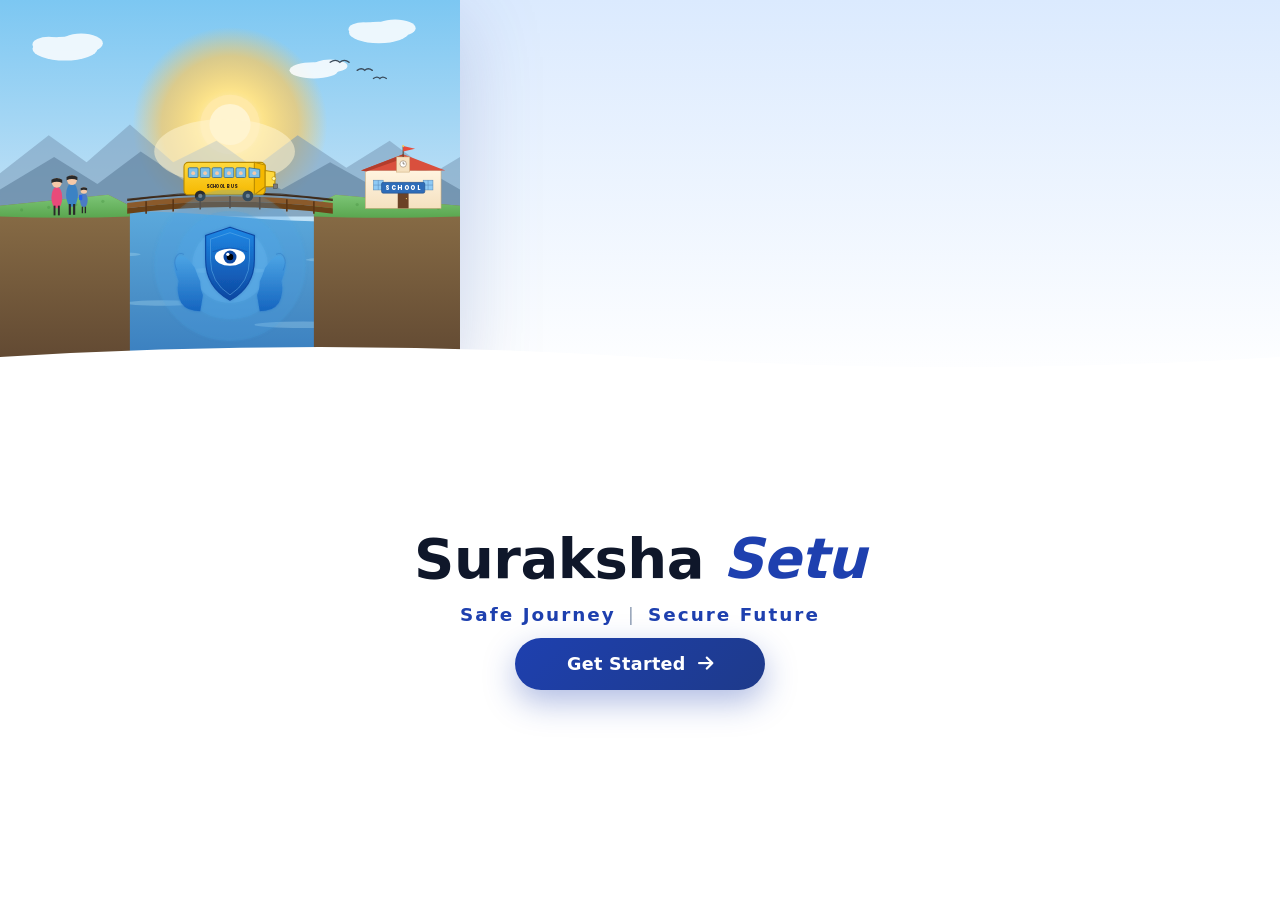
==== commit e4a3efec: "Update print statement from 'Hello' to 'Goodbye'" ====
--- a/index.html
+++ b/index.html
@@ -7,6 +7,10 @@
 
   <link rel="stylesheet"
     href="https://cdnjs.cloudflare.com/ajax/libs/font-awesome/6.5.1/css/all.min.css" />
+
+  <link rel="preconnect" href="https://fonts.googleapis.com">
+  <link rel="preconnect" href="https://fonts.gstatic.com" crossorigin>
+  <link href="https://fonts.googleapis.com/css2?family=Poppins:wght@400;600;700;800;900&family=Playfair+Display:ital,wght@1,900&display=swap" rel="stylesheet">
 
   <link rel="stylesheet" href="style.css" />
   <link rel="stylesheet" href="login.css" />
@@ -16,133 +20,399 @@
 </head>
 <body class="splash-body">
 
-  <!-- ============ SPLASH / LANDING SCREEN ============ -->
+  <!-- ============ SPLASH SCREEN ============ -->
   <div class="splash-screen" id="splashScreen">
 
-    <!-- Active emergency banner (if any) -->
+    <!-- Emergency banner (only shows if there is an active emergency) -->
     <div id="splashEmergency" class="splash-emergency" style="display:none;"></div>
 
-    <!-- Hero illustration section -->
+    <!-- ========== HERO ILLUSTRATION (pure CSS + SVG) ========== -->
     <div class="splash-hero">
 
-      <!-- Optional: your real poster image -->
-      <img src="hero.jpg"
-           alt="Suraksha Setu — Students, Parents and School connected by safety"
-           class="splash-hero-img"
-           onerror="this.style.display='none'; document.getElementById('heroFallback').style.display='block';" />
-
-      <!-- Fallback illustration if hero.jpg is missing -->
-      <div id="heroFallback" class="splash-hero-fallback" style="display:none;">
-        <svg viewBox="0 0 400 400" xmlns="http://www.w3.org/2000/svg" class="hero-svg">
+      <!-- Optional: if hero.jpg exists in the same folder, it shows instead -->
+      <img src="hero.jpg" alt="" class="splash-hero-img"
+           onerror="this.remove();" />
+
+      <!-- Fallback / default illustration (SVG) -->
+      <div class="splash-hero-art">
+        <svg viewBox="0 0 850 700" xmlns="http://www.w3.org/2000/svg" class="hero-svg" preserveAspectRatio="xMidYMid meet">
+
           <defs>
+            <!-- Sky gradient -->
             <linearGradient id="skyGrad" x1="0" y1="0" x2="0" y2="1">
-              <stop offset="0%" stop-color="#87CEEB"/>
-              <stop offset="100%" stop-color="#E0F2FE"/>
-            </linearGradient>
+              <stop offset="0%" stop-color="#7CC7F2"/>
+              <stop offset="45%" stop-color="#B4DCF5"/>
+              <stop offset="100%" stop-color="#E8F4FC"/>
+            </linearGradient>
+
+            <!-- Sun glow -->
+            <radialGradient id="sunGlow" cx="0.5" cy="0.5" r="0.5">
+              <stop offset="0%" stop-color="#FFF8DC"/>
+              <stop offset="35%" stop-color="#FCE38A"/>
+              <stop offset="70%" stop-color="#F8C860" stop-opacity="0.7"/>
+              <stop offset="100%" stop-color="#F8C860" stop-opacity="0"/>
+            </radialGradient>
+
+            <!-- River gradient -->
             <linearGradient id="riverGrad" x1="0" y1="0" x2="0" y2="1">
-              <stop offset="0%" stop-color="#3B82F6"/>
-              <stop offset="100%" stop-color="#1E40AF"/>
-            </linearGradient>
-            <radialGradient id="sunGrad" cx="0.5" cy="0.5" r="0.5">
-              <stop offset="0%" stop-color="#FEF3C7"/>
-              <stop offset="60%" stop-color="#FCD34D"/>
-              <stop offset="100%" stop-color="#F59E0B"/>
-            </radialGradient>
+              <stop offset="0%" stop-color="#5BA9DC"/>
+              <stop offset="50%" stop-color="#4A90C8"/>
+              <stop offset="100%" stop-color="#357ABD"/>
+            </linearGradient>
+
+            <!-- Cliff gradient -->
+            <linearGradient id="cliffGrad" x1="0" y1="0" x2="0" y2="1">
+              <stop offset="0%" stop-color="#8B6F47"/>
+              <stop offset="100%" stop-color="#5D4530"/>
+            </linearGradient>
+
+            <!-- Green top gradient -->
+            <linearGradient id="grassGrad" x1="0" y1="0" x2="0" y2="1">
+              <stop offset="0%" stop-color="#7CC576"/>
+              <stop offset="100%" stop-color="#5AA64F"/>
+            </linearGradient>
+
+            <!-- Shield gradient -->
+            <linearGradient id="shieldGrad" x1="0" y1="0" x2="0" y2="1">
+              <stop offset="0%" stop-color="#1E88E5"/>
+              <stop offset="100%" stop-color="#0D47A1"/>
+            </linearGradient>
+
+            <!-- Hand gradient -->
+            <linearGradient id="handGrad" x1="0" y1="0" x2="0" y2="1">
+              <stop offset="0%" stop-color="#4BA3E3"/>
+              <stop offset="100%" stop-color="#1565C0"/>
+            </linearGradient>
+
+            <!-- School -->
+            <linearGradient id="schoolGrad" x1="0" y1="0" x2="0" y2="1">
+              <stop offset="0%" stop-color="#FFF4E0"/>
+              <stop offset="100%" stop-color="#F5E1C0"/>
+            </linearGradient>
+
+            <!-- Bus yellow -->
+            <linearGradient id="busGrad" x1="0" y1="0" x2="0" y2="1">
+              <stop offset="0%" stop-color="#FFD93D"/>
+              <stop offset="100%" stop-color="#F5B800"/>
+            </linearGradient>
+
+            <filter id="softGlow" x="-50%" y="-50%" width="200%" height="200%">
+              <feGaussianBlur stdDeviation="3" result="blur"/>
+              <feMerge>
+                <feMergeNode in="blur"/>
+                <feMergeNode in="SourceGraphic"/>
+              </feMerge>
+            </filter>
           </defs>
 
-          <!-- Sky -->
-          <rect width="400" height="400" fill="url(#skyGrad)"/>
-
-          <!-- Sun -->
-          <circle cx="200" cy="180" r="60" fill="url(#sunGrad)" opacity="0.9"/>
-
-          <!-- Mountains -->
-          <path d="M0 200 L80 140 L140 200 L220 120 L300 200 L400 160 L400 260 L0 260 Z"
-                fill="#94A3B8" opacity="0.5"/>
-
-          <!-- River -->
-          <path d="M0 260 Q100 240 200 260 T400 260 L400 400 L0 400 Z"
-                fill="url(#riverGrad)" opacity="0.85"/>
-
-          <!-- Left cliff (parents) -->
-          <path d="M0 280 L120 260 L120 320 L0 340 Z" fill="#4ADE80"/>
-          <path d="M0 340 L120 320 L120 400 L0 400 Z" fill="#78350F"/>
-
-          <!-- Right cliff (school) -->
-          <path d="M280 260 L400 280 L400 340 L280 320 Z" fill="#4ADE80"/>
-          <path d="M280 320 L400 340 L400 400 L280 400 Z" fill="#78350F"/>
-
-          <!-- Bridge -->
-          <path d="M120 270 Q200 250 280 270" stroke="#1E293B" stroke-width="6" fill="none"/>
-          <line x1="140" y1="267" x2="140" y2="280" stroke="#1E293B" stroke-width="3"/>
-          <line x1="180" y1="258" x2="180" y2="280" stroke="#1E293B" stroke-width="3"/>
-          <line x1="220" y1="258" x2="220" y2="280" stroke="#1E293B" stroke-width="3"/>
-          <line x1="260" y1="267" x2="260" y2="280" stroke="#1E293B" stroke-width="3"/>
-
-          <!-- Bus -->
-          <rect x="165" y="235" width="70" height="30" rx="4" fill="#FCD34D" stroke="#92400E" stroke-width="1.5"/>
-          <rect x="170" y="240" width="10" height="8" fill="#87CEEB"/>
-          <rect x="185" y="240" width="10" height="8" fill="#87CEEB"/>
-          <rect x="200" y="240" width="10" height="8" fill="#87CEEB"/>
-          <rect x="215" y="240" width="10" height="8" fill="#87CEEB"/>
-          <circle cx="175" cy="267" r="4" fill="#1E293B"/>
-          <circle cx="225" cy="267" r="4" fill="#1E293B"/>
-
-          <!-- School -->
-          <rect x="320" y="235" width="50" height="40" fill="#FED7AA" stroke="#92400E"/>
-          <polygon points="320,235 345,215 370,235" fill="#DC2626"/>
-          <rect x="335" y="255" width="10" height="20" fill="#92400E"/>
-          <rect x="352" y="245" width="10" height="10" fill="#87CEEB"/>
-
-          <!-- Shield + eye icon -->
-          <g transform="translate(200 330)">
-            <path d="M-40 -40 L0 -60 L40 -40 L40 0 Q40 30 0 50 Q-40 30 -40 0 Z"
-                  fill="#1E3A8A" opacity="0.9"/>
-            <ellipse cx="0" cy="0" rx="22" ry="14" fill="#FFFFFF"/>
-            <circle cx="0" cy="0" r="8" fill="#1E3A8A"/>
-            <circle cx="3" cy="-2" r="3" fill="#FFFFFF"/>
-          </g>
+          <!-- ===== SKY ===== -->
+          <rect width="850" height="700" fill="url(#skyGrad)"/>
+
+          <!-- ===== SUN with glow ===== -->
+          <circle cx="425" cy="230" r="180" fill="url(#sunGlow)"/>
+          <circle cx="425" cy="230" r="55" fill="#FFE9A8" opacity="0.9"/>
+          <circle cx="425" cy="230" r="38" fill="#FFF4D0"/>
+
+          <!-- ===== CLOUDS ===== -->
+          <g opacity="0.85" fill="#FFFFFF">
+            <ellipse cx="120" cy="90" rx="60" ry="22"/>
+            <ellipse cx="150" cy="80" rx="40" ry="18"/>
+            <ellipse cx="90" cy="82" rx="30" ry="14"/>
+
+            <ellipse cx="700" cy="60" rx="55" ry="20"/>
+            <ellipse cx="730" cy="52" rx="38" ry="16"/>
+            <ellipse cx="672" cy="54" rx="28" ry="13"/>
+
+            <ellipse cx="580" cy="130" rx="45" ry="15"/>
+            <ellipse cx="610" cy="122" rx="32" ry="12"/>
+          </g>
+
+          <!-- ===== BIRDS ===== -->
+          <g stroke="#3A4A5A" stroke-width="2.5" fill="none" stroke-linecap="round">
+            <path d="M 610 115 Q 620 108 628 115 Q 636 108 645 115"/>
+            <path d="M 660 130 Q 668 124 674 130 Q 680 124 688 130"/>
+            <path d="M 690 145 Q 697 140 702 145 Q 707 140 714 145"/>
+          </g>
+
+          <!-- ===== DISTANT MOUNTAINS ===== -->
+          <path d="M 0 320 L 90 250 L 160 300 L 240 230 L 320 300 L 400 260 L 470 310 L 550 250 L 640 310 L 720 260 L 800 320 L 850 290 L 850 380 L 0 380 Z"
+                fill="#7B9BB8" opacity="0.55"/>
+          <path d="M 0 350 L 100 290 L 180 340 L 260 280 L 350 340 L 430 300 L 520 350 L 610 300 L 700 350 L 780 310 L 850 350 L 850 400 L 0 400 Z"
+                fill="#5A7A98" opacity="0.55"/>
+
+          <!-- ===== RIVER (middle) ===== -->
+          <path d="M 0 400 Q 200 380 425 400 T 850 400 L 850 700 L 0 700 Z"
+                fill="url(#riverGrad)"/>
+
+          <!-- River highlights -->
+          <g opacity="0.35" fill="#A8D8F0">
+            <ellipse cx="200" cy="470" rx="60" ry="4"/>
+            <ellipse cx="420" cy="500" rx="80" ry="5"/>
+            <ellipse cx="620" cy="480" rx="55" ry="4"/>
+            <ellipse cx="300" cy="560" rx="70" ry="5"/>
+            <ellipse cx="560" cy="600" rx="90" ry="6"/>
+            <ellipse cx="180" cy="630" rx="50" ry="4"/>
+            <ellipse cx="700" cy="650" rx="65" ry="5"/>
+          </g>
+
+          <!-- ===== LEFT CLIFF (Parents side) ===== -->
+          <path d="M 0 380 L 200 360 L 240 380 L 240 700 L 0 700 Z" fill="url(#cliffGrad)"/>
+          <path d="M 0 380 L 200 360 L 240 380 L 240 400 Q 120 405 0 400 Z" fill="url(#grassGrad)"/>
+          <!-- Grass texture -->
+          <g opacity="0.3" fill="#3E8A3A">
+            <circle cx="40" cy="388" r="3"/>
+            <circle cx="90" cy="383" r="3"/>
+            <circle cx="140" cy="378" r="3"/>
+            <circle cx="190" cy="372" r="3"/>
+          </g>
+
+          <!-- ===== RIGHT CLIFF (School side) ===== -->
+          <path d="M 850 380 L 620 360 L 580 380 L 580 700 L 850 700 Z" fill="url(#cliffGrad)"/>
+          <path d="M 850 380 L 620 360 L 580 380 L 580 400 Q 700 405 850 400 Z" fill="url(#grassGrad)"/>
+          <g opacity="0.3" fill="#3E8A3A">
+            <circle cx="660" cy="378" r="3"/>
+            <circle cx="710" cy="373" r="3"/>
+            <circle cx="760" cy="378" r="3"/>
+            <circle cx="810" cy="385" r="3"/>
+          </g>
+
+          <!-- ===== WOODEN BRIDGE ===== -->
+          <!-- Main planks -->
+          <path d="M 235 375 Q 425 350 615 375 L 615 385 Q 425 360 235 385 Z"
+                fill="#8B5A2B"/>
+          <path d="M 235 385 Q 425 360 615 385 L 615 395 Q 425 370 235 395 Z"
+                fill="#6B4218"/>
+          <!-- Vertical supports -->
+          <g stroke="#5A3515" stroke-width="3" fill="none">
+            <line x1="270" y1="372" x2="270" y2="395"/>
+            <line x1="320" y1="368" x2="320" y2="391"/>
+            <line x1="370" y1="364" x2="370" y2="387"/>
+            <line x1="425" y1="362" x2="425" y2="385"/>
+            <line x1="480" y1="364" x2="480" y2="387"/>
+            <line x1="530" y1="368" x2="530" y2="391"/>
+            <line x1="580" y1="372" x2="580" y2="395"/>
+          </g>
+          <!-- Rope rails -->
+          <path d="M 235 370 Q 425 345 615 370" stroke="#3D2817" stroke-width="2.5" fill="none"/>
+          <path d="M 235 368 Q 425 343 615 368" stroke="#3D2817" stroke-width="1.5" fill="none"/>
+
+          <!-- ===== PARENTS + CHILD (left) ===== -->
+          <g transform="translate(105, 320)">
+            <!-- Mother (pink) -->
+            <ellipse cx="0" cy="45" rx="10" ry="20" fill="#E84B7A"/>
+            <circle cx="0" cy="18" r="9" fill="#F5C9A8"/>
+            <path d="M -10 12 Q 0 6 10 12 L 10 18 Q 0 14 -10 18 Z" fill="#2A2A2A"/>
+            <!-- legs -->
+            <rect x="-6" y="60" width="3.5" height="18" fill="#2A2A2A"/>
+            <rect x="2" y="60" width="3.5" height="18" fill="#2A2A2A"/>
+
+            <!-- Father (blue) -->
+            <g transform="translate(28, -5)">
+              <ellipse cx="0" cy="45" rx="11" ry="22" fill="#3B82C4"/>
+              <circle cx="0" cy="18" r="9" fill="#F5C9A8"/>
+              <path d="M -10 12 Q 0 6 10 12 L 10 18 Q 0 14 -10 18 Z" fill="#2A2A2A"/>
+              <rect x="-6" y="62" width="4" height="20" fill="#2A2A2A"/>
+              <rect x="2" y="62" width="4" height="20" fill="#2A2A2A"/>
+            </g>
+
+            <!-- Child (small, blue uniform) -->
+            <g transform="translate(50, 20)">
+              <ellipse cx="0" cy="30" rx="7" ry="13" fill="#4B7BC4"/>
+              <circle cx="0" cy="12" r="6" fill="#F5C9A8"/>
+              <path d="M -6 8 Q 0 4 6 8 L 6 12 Q 0 9 -6 12 Z" fill="#2A2A2A"/>
+              <rect x="-4" y="42" width="2.5" height="12" fill="#2A2A2A"/>
+              <rect x="1.5" y="42" width="2.5" height="12" fill="#2A2A2A"/>
+              <!-- Backpack -->
+              <rect x="-9" y="20" width="6" height="10" rx="2" fill="#2563EB"/>
+            </g>
+          </g>
+
+          <!-- ===== SCHOOL (right) ===== -->
+          <g transform="translate(675, 285)">
+            <!-- Main building -->
+            <rect x="0" y="30" width="140" height="70" fill="url(#schoolGrad)" stroke="#C9A876" stroke-width="1"/>
+            <!-- Roof -->
+            <polygon points="-8,30 70,0 148,30" fill="#D94F3D"/>
+            <polygon points="-8,30 70,0 70,8 2,32" fill="#B33D2C"/>
+            <!-- Door -->
+            <rect x="60" y="65" width="20" height="35" fill="#6B4226"/>
+            <circle cx="76" cy="82" r="1.2" fill="#F5C860"/>
+            <!-- Windows -->
+            <rect x="15" y="48" width="18" height="18" fill="#8ECAF5" stroke="#5A8BB8"/>
+            <line x1="24" y1="48" x2="24" y2="66" stroke="#5A8BB8" stroke-width="1"/>
+            <line x1="15" y1="57" x2="33" y2="57" stroke="#5A8BB8" stroke-width="1"/>
+
+            <rect x="107" y="48" width="18" height="18" fill="#8ECAF5" stroke="#5A8BB8"/>
+            <line x1="116" y1="48" x2="116" y2="66" stroke="#5A8BB8" stroke-width="1"/>
+            <line x1="107" y1="57" x2="125" y2="57" stroke="#5A8BB8" stroke-width="1"/>
+
+            <!-- Clock tower -->
+            <rect x="58" y="5" width="24" height="28" fill="#F5E1C0" stroke="#C9A876"/>
+            <circle cx="70" cy="18" r="6" fill="#FFFFFF" stroke="#8B7355"/>
+            <line x1="70" y1="18" x2="70" y2="14" stroke="#3A2A1A" stroke-width="1"/>
+            <line x1="70" y1="18" x2="73" y2="18" stroke="#3A2A1A" stroke-width="1"/>
+
+            <!-- Flag pole -->
+            <line x1="70" y1="5" x2="70" y2="-15" stroke="#5A4530" stroke-width="2"/>
+            <!-- Flag -->
+            <path d="M 70 -15 L 92 -10 L 70 -5 Z" fill="#E84B3A"/>
+            <circle cx="70" cy="-15" r="2" fill="#F5C860"/>
+
+            <!-- SCHOOL sign -->
+            <rect x="30" y="52" width="80" height="20" rx="3" fill="#2E6CB8" stroke="#1E4A80"/>
+            <text x="70" y="66" text-anchor="middle" font-family="Poppins, sans-serif"
+                  font-size="11" font-weight="800" fill="#FFFFFF" letter-spacing="1.5">SCHOOL</text>
+          </g>
+
+          <!-- ===== YELLOW SCHOOL BUS ===== -->
+          <g transform="translate(340, 300)">
+            <!-- Sun glow behind bus -->
+            <ellipse cx="75" cy="-20" rx="130" ry="60" fill="#FFF4D0" opacity="0.55"/>
+
+            <!-- Bus body -->
+            <rect x="0" y="0" width="150" height="60" rx="8" fill="url(#busGrad)" stroke="#B88A00" stroke-width="2"/>
+            <!-- Front slope -->
+            <path d="M 130 0 L 150 5 L 150 45 L 130 60 Z" fill="#F5B800" stroke="#B88A00" stroke-width="2"/>
+            <!-- Hood -->
+            <path d="M 150 15 L 168 18 L 168 45 L 150 45 Z" fill="#FFD93D" stroke="#B88A00" stroke-width="2"/>
+            <!-- Bumper -->
+            <rect x="165" y="40" width="8" height="8" fill="#7A7A7A" stroke="#4A4A4A"/>
+
+            <!-- Windows -->
+            <g fill="#7EC0E8" stroke="#3A6B8C" stroke-width="1.5">
+              <rect x="8" y="10" width="18" height="18" rx="2"/>
+              <rect x="30" y="10" width="18" height="18" rx="2"/>
+              <rect x="52" y="10" width="18" height="18" rx="2"/>
+              <rect x="74" y="10" width="18" height="18" rx="2"/>
+              <rect x="96" y="10" width="18" height="18" rx="2"/>
+              <!-- Front window -->
+              <path d="M 120 10 L 140 13 L 140 28 L 120 28 Z"/>
+            </g>
+
+            <!-- Kids peeking -->
+            <g fill="#F5C9A8">
+              <circle cx="17" cy="20" r="3.5"/>
+              <circle cx="39" cy="20" r="3.5"/>
+              <circle cx="61" cy="20" r="3.5"/>
+              <circle cx="83" cy="20" r="3.5"/>
+              <circle cx="105" cy="20" r="3.5"/>
+              <circle cx="130" cy="20" r="3.5"/>
+            </g>
+
+            <!-- "SCHOOL BUS" text -->
+            <text x="70" y="48" text-anchor="middle" font-family="Poppins, sans-serif"
+                  font-size="8" font-weight="800" fill="#3A2A1A" letter-spacing="0.5">SCHOOL BUS</text>
+
+            <!-- Wheels -->
+            <circle cx="30" cy="62" r="10" fill="#2A2A2A"/>
+            <circle cx="30" cy="62" r="4" fill="#7A7A7A"/>
+            <circle cx="118" cy="62" r="10" fill="#2A2A2A"/>
+            <circle cx="118" cy="62" r="4" fill="#7A7A7A"/>
+
+            <!-- Headlight -->
+            <circle cx="166" cy="30" r="3.5" fill="#FFF8A8" stroke="#B88A00"/>
+          </g>
+
+          <!-- ===== SHIELD + EYE + HANDS (Hero icon) ===== -->
+          <g transform="translate(425, 490)" filter="url(#softGlow)">
+
+            <!-- Outer glow ring -->
+            <circle r="140" fill="#4BA3E3" opacity="0.15"/>
+            <circle r="100" fill="#4BA3E3" opacity="0.2"/>
+            <circle r="70" fill="#6BB6ED" opacity="0.25"/>
+
+            <!-- Left hand (cupping) -->
+            <path d="M -95 30
+                     Q -100 50 -90 70
+                     Q -80 85 -55 85
+                     L -50 55
+                     Q -55 45 -55 30
+                     Q -60 20 -65 5
+                     Q -75 -10 -85 -15
+                     Q -95 -20 -100 -10
+                     Q -105 0 -100 15
+                     Q -95 30 -95 30 Z"
+                  fill="url(#handGrad)"/>
+            <path d="M -85 -20 Q -95 -25 -100 -15 Q -105 -5 -98 10"
+                  stroke="#0D47A1" stroke-width="1" fill="none" opacity="0.4"/>
+
+            <!-- Right hand (cupping, mirrored) -->
+            <path d="M 95 30
+                     Q 100 50 90 70
+                     Q 80 85 55 85
+                     L 50 55
+                     Q 55 45 55 30
+                     Q 60 20 65 5
+                     Q 75 -10 85 -15
+                     Q 95 -20 100 -10
+                     Q 105 0 100 15
+                     Q 95 30 95 30 Z"
+                  fill="url(#handGrad)"/>
+            <path d="M 85 -20 Q 95 -25 100 -15 Q 105 -5 98 10"
+                  stroke="#0D47A1" stroke-width="1" fill="none" opacity="0.4"/>
+
+            <!-- Shield body -->
+            <path d="M 0 -70
+                     L 45 -55
+                     L 45 -10
+                     Q 45 40 0 65
+                     Q -45 40 -45 -10
+                     L -45 -55
+                     Z"
+                  fill="url(#shieldGrad)" stroke="#0D47A1" stroke-width="2"/>
+
+            <!-- Shield inner highlight -->
+            <path d="M 0 -60
+                     L 36 -48
+                     L 36 -10
+                     Q 36 32 0 55
+                     Q -36 32 -36 -10
+                     L -36 -48
+                     Z"
+                  fill="none" stroke="#6BB6ED" stroke-width="1.5" opacity="0.6"/>
+
+            <!-- Eye white -->
+            <ellipse cx="0" cy="-15" rx="28" ry="16" fill="#FFFFFF"/>
+
+            <!-- Eye iris -->
+            <circle cx="0" cy="-15" r="12" fill="#0D47A1"/>
+
+            <!-- Eye pupil -->
+            <circle cx="0" cy="-15" r="6" fill="#000000"/>
+
+            <!-- Eye glint -->
+            <circle cx="-4" cy="-20" r="3" fill="#FFFFFF"/>
+
+            <!-- Curved brow / eyebrow line -->
+            <path d="M -32 -25 Q 0 -38 32 -25"
+                  stroke="#0D47A1" stroke-width="2" fill="none" opacity="0.5"/>
+          </g>
+
         </svg>
       </div>
 
-      <!-- Wave divider -->
-      <svg class="wave-divider" viewBox="0 0 1440 100" preserveAspectRatio="none">
-        <path d="M0 50 Q360 10 720 50 T1440 50 L1440 100 L0 100 Z" fill="#FFFFFF"/>
+      <!-- Curved white wave at bottom of hero -->
+      <svg class="wave-divider" viewBox="0 0 1440 120" preserveAspectRatio="none">
+        <path d="M 0 60 Q 360 20 720 60 T 1440 60 L 1440 120 L 0 120 Z" fill="#FFFFFF"/>
       </svg>
     </div>
 
-    <!-- Branding section -->
+    <!-- ========== BRANDING + BUTTON ========== -->
     <div class="splash-content">
+
       <h1 class="splash-title">
         Suraksha <span class="title-accent">Setu</span>
       </h1>
+
       <p class="splash-tagline">
         Safe Journey <span class="tagline-divider">|</span> Secure Future
       </p>
-      <p class="splash-desc">
-        Connecting Students, Parents &amp; School for Safer Journeys
-      </p>
 
       <button type="button" class="splash-get-started" id="getStartedBtn">
-        Get Started <i class="fa-solid fa-arrow-right"></i>
+        <span>Get Started</span>
+        <i class="fa-solid fa-arrow-right"></i>
       </button>
 
-      <div class="splash-footer">
-        <div class="splash-features">
-          <div class="splash-feature">
-            <i class="fa-solid fa-location-dot"></i>
-            <span>Live Tracking</span>
-          </div>
-          <div class="splash-feature">
-            <i class="fa-solid fa-tower-broadcast"></i>
-            <span>Emergency Alerts</span>
-          </div>
-          <div class="splash-feature">
-            <i class="fa-solid fa-shield-halved"></i>
-            <span>OTP Verified</span>
-          </div>
-        </div>
-      </div>
     </div>
   </div>
 
@@ -235,7 +505,7 @@
     </div>
   </div>
 
-  <!-- ============ OTP MODAL (shared) ============ -->
+  <!-- OTP Modal -->
   <div class="otp-overlay" id="otpOverlay">
     <div class="otp-modal">
       <div class="otp-icon">
@@ -291,4 +561,4 @@
   <script src="auth.js"></script>
   <script src="app.js"></script>
 </body>
-</html>+</html>
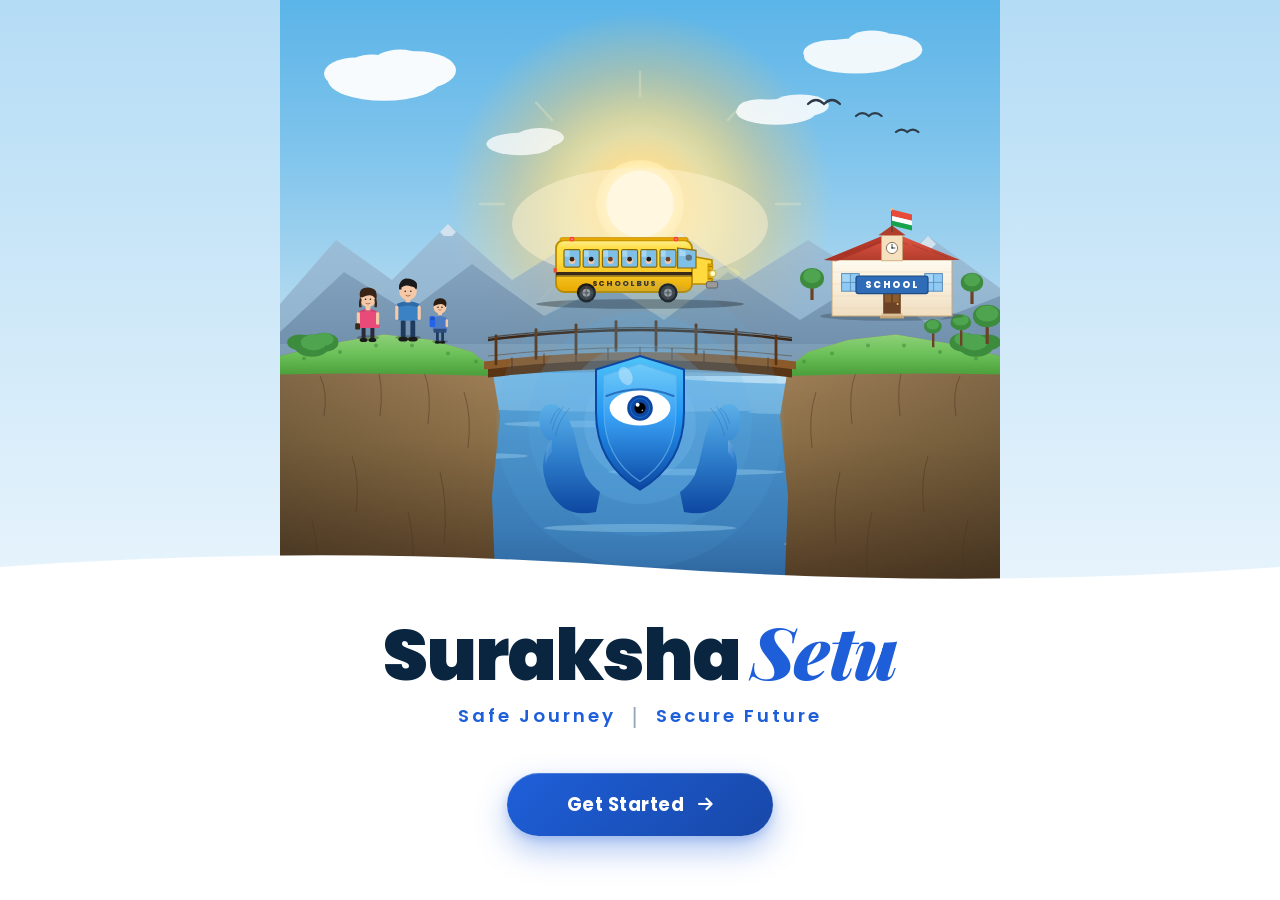
==== commit 8109f512: "Update print statement from 'Hello' to 'Goodbye'" ====
--- a/index.html
+++ b/index.html
@@ -20,378 +20,950 @@
 </head>
 <body class="splash-body">
 
-  <!-- ============ SPLASH SCREEN ============ -->
   <div class="splash-screen" id="splashScreen">
 
-    <!-- Emergency banner (only shows if there is an active emergency) -->
     <div id="splashEmergency" class="splash-emergency" style="display:none;"></div>
 
-    <!-- ========== HERO ILLUSTRATION (pure CSS + SVG) ========== -->
+    <!-- ========== HERO ILLUSTRATION ========== -->
     <div class="splash-hero">
 
-      <!-- Optional: if hero.jpg exists in the same folder, it shows instead -->
       <img src="hero.jpg" alt="" class="splash-hero-img"
            onerror="this.remove();" />
 
-      <!-- Fallback / default illustration (SVG) -->
       <div class="splash-hero-art">
-        <svg viewBox="0 0 850 700" xmlns="http://www.w3.org/2000/svg" class="hero-svg" preserveAspectRatio="xMidYMid meet">
+
+        <!-- ============================================================
+             DETAILED SVG ILLUSTRATION
+             ============================================================ -->
+        <svg viewBox="0 0 900 750" xmlns="http://www.w3.org/2000/svg"
+             class="hero-svg" preserveAspectRatio="xMidYMid meet">
 
           <defs>
-            <!-- Sky gradient -->
+            <!-- SKY GRADIENT -->
             <linearGradient id="skyGrad" x1="0" y1="0" x2="0" y2="1">
-              <stop offset="0%" stop-color="#7CC7F2"/>
-              <stop offset="45%" stop-color="#B4DCF5"/>
-              <stop offset="100%" stop-color="#E8F4FC"/>
-            </linearGradient>
-
-            <!-- Sun glow -->
+              <stop offset="0%"   stop-color="#5BB4E8"/>
+              <stop offset="25%"  stop-color="#7FC4EC"/>
+              <stop offset="55%"  stop-color="#B8DCF0"/>
+              <stop offset="85%"  stop-color="#E2EFF7"/>
+              <stop offset="100%" stop-color="#F0F7FC"/>
+            </linearGradient>
+
+            <!-- SUN GLOW (radial) -->
             <radialGradient id="sunGlow" cx="0.5" cy="0.5" r="0.5">
-              <stop offset="0%" stop-color="#FFF8DC"/>
-              <stop offset="35%" stop-color="#FCE38A"/>
-              <stop offset="70%" stop-color="#F8C860" stop-opacity="0.7"/>
+              <stop offset="0%"   stop-color="#FFFDF0" stop-opacity="1"/>
+              <stop offset="20%"  stop-color="#FFEFB8" stop-opacity="0.95"/>
+              <stop offset="45%"  stop-color="#FCDE84" stop-opacity="0.7"/>
+              <stop offset="70%"  stop-color="#F8C860" stop-opacity="0.35"/>
               <stop offset="100%" stop-color="#F8C860" stop-opacity="0"/>
             </radialGradient>
 
-            <!-- River gradient -->
+            <!-- SUN CORE -->
+            <radialGradient id="sunCore" cx="0.5" cy="0.5" r="0.5">
+              <stop offset="0%"   stop-color="#FFFFFF"/>
+              <stop offset="60%"  stop-color="#FFF6CC"/>
+              <stop offset="100%" stop-color="#FFE9A8"/>
+            </radialGradient>
+
+            <!-- RIVER GRADIENT -->
             <linearGradient id="riverGrad" x1="0" y1="0" x2="0" y2="1">
-              <stop offset="0%" stop-color="#5BA9DC"/>
-              <stop offset="50%" stop-color="#4A90C8"/>
-              <stop offset="100%" stop-color="#357ABD"/>
-            </linearGradient>
-
-            <!-- Cliff gradient -->
+              <stop offset="0%"   stop-color="#5BA9DC"/>
+              <stop offset="30%"  stop-color="#4A90C8"/>
+              <stop offset="70%"  stop-color="#3A7BB5"/>
+              <stop offset="100%" stop-color="#2A5D95"/>
+            </linearGradient>
+
+            <!-- CLIFF ROCK -->
             <linearGradient id="cliffGrad" x1="0" y1="0" x2="0" y2="1">
-              <stop offset="0%" stop-color="#8B6F47"/>
-              <stop offset="100%" stop-color="#5D4530"/>
-            </linearGradient>
-
-            <!-- Green top gradient -->
+              <stop offset="0%"   stop-color="#A8865E"/>
+              <stop offset="40%"  stop-color="#8B6F47"/>
+              <stop offset="100%" stop-color="#4A3520"/>
+            </linearGradient>
+
+            <!-- CLIFF LEFT SHADOW -->
+            <linearGradient id="cliffShadeL" x1="0" y1="0" x2="1" y2="0">
+              <stop offset="0%"   stop-color="#000000" stop-opacity="0.3"/>
+              <stop offset="100%" stop-color="#000000" stop-opacity="0"/>
+            </linearGradient>
+
+            <!-- CLIFF RIGHT SHADOW -->
+            <linearGradient id="cliffShadeR" x1="1" y1="0" x2="0" y2="0">
+              <stop offset="0%"   stop-color="#000000" stop-opacity="0.3"/>
+              <stop offset="100%" stop-color="#000000" stop-opacity="0"/>
+            </linearGradient>
+
+            <!-- GRASS -->
             <linearGradient id="grassGrad" x1="0" y1="0" x2="0" y2="1">
-              <stop offset="0%" stop-color="#7CC576"/>
-              <stop offset="100%" stop-color="#5AA64F"/>
-            </linearGradient>
-
-            <!-- Shield gradient -->
+              <stop offset="0%"   stop-color="#8ED078"/>
+              <stop offset="50%"  stop-color="#6ABF57"/>
+              <stop offset="100%" stop-color="#4A9E3B"/>
+            </linearGradient>
+
+            <!-- MOUNTAIN FAR -->
+            <linearGradient id="mtnFar" x1="0" y1="0" x2="0" y2="1">
+              <stop offset="0%"   stop-color="#9FB8D0"/>
+              <stop offset="100%" stop-color="#7B9BB8"/>
+            </linearGradient>
+
+            <!-- MOUNTAIN NEAR -->
+            <linearGradient id="mtnNear" x1="0" y1="0" x2="0" y2="1">
+              <stop offset="0%"   stop-color="#7A98B5"/>
+              <stop offset="100%" stop-color="#5A7A98"/>
+            </linearGradient>
+
+            <!-- SHIELD -->
             <linearGradient id="shieldGrad" x1="0" y1="0" x2="0" y2="1">
-              <stop offset="0%" stop-color="#1E88E5"/>
+              <stop offset="0%"   stop-color="#4FC3F7"/>
+              <stop offset="45%"  stop-color="#2196F3"/>
               <stop offset="100%" stop-color="#0D47A1"/>
             </linearGradient>
 
-            <!-- Hand gradient -->
+            <!-- SHIELD INNER HIGHLIGHT -->
+            <linearGradient id="shieldHighlight" x1="0" y1="0" x2="0" y2="1">
+              <stop offset="0%"   stop-color="#FFFFFF" stop-opacity="0.5"/>
+              <stop offset="100%" stop-color="#FFFFFF" stop-opacity="0"/>
+            </linearGradient>
+
+            <!-- HANDS GRADIENT -->
             <linearGradient id="handGrad" x1="0" y1="0" x2="0" y2="1">
-              <stop offset="0%" stop-color="#4BA3E3"/>
-              <stop offset="100%" stop-color="#1565C0"/>
-            </linearGradient>
-
-            <!-- School -->
+              <stop offset="0%"   stop-color="#5BB0E8"/>
+              <stop offset="45%"  stop-color="#3182CE"/>
+              <stop offset="100%" stop-color="#0D47A1"/>
+            </linearGradient>
+
+            <!-- HANDS HIGHLIGHT -->
+            <linearGradient id="handHi" x1="0" y1="0" x2="1" y2="1">
+              <stop offset="0%"   stop-color="#FFFFFF" stop-opacity="0.4"/>
+              <stop offset="100%" stop-color="#FFFFFF" stop-opacity="0"/>
+            </linearGradient>
+
+            <!-- SCHOOL WALL -->
             <linearGradient id="schoolGrad" x1="0" y1="0" x2="0" y2="1">
-              <stop offset="0%" stop-color="#FFF4E0"/>
-              <stop offset="100%" stop-color="#F5E1C0"/>
-            </linearGradient>
-
-            <!-- Bus yellow -->
+              <stop offset="0%"   stop-color="#FFFBF0"/>
+              <stop offset="100%" stop-color="#F0DFC0"/>
+            </linearGradient>
+
+            <!-- SCHOOL ROOF -->
+            <linearGradient id="roofGrad" x1="0" y1="0" x2="0" y2="1">
+              <stop offset="0%"   stop-color="#E85A48"/>
+              <stop offset="100%" stop-color="#B33D2C"/>
+            </linearGradient>
+
+            <!-- BUS -->
             <linearGradient id="busGrad" x1="0" y1="0" x2="0" y2="1">
-              <stop offset="0%" stop-color="#FFD93D"/>
-              <stop offset="100%" stop-color="#F5B800"/>
-            </linearGradient>
-
-            <filter id="softGlow" x="-50%" y="-50%" width="200%" height="200%">
-              <feGaussianBlur stdDeviation="3" result="blur"/>
+              <stop offset="0%"   stop-color="#FFE24A"/>
+              <stop offset="40%"  stop-color="#FFD93D"/>
+              <stop offset="100%" stop-color="#E8A800"/>
+            </linearGradient>
+
+            <!-- BUS TOP HIGHLIGHT -->
+            <linearGradient id="busHi" x1="0" y1="0" x2="0" y2="1">
+              <stop offset="0%"   stop-color="#FFFFFF" stop-opacity="0.6"/>
+              <stop offset="40%"  stop-color="#FFFFFF" stop-opacity="0"/>
+            </linearGradient>
+
+            <!-- GLOW FILTER -->
+            <filter id="glow" x="-50%" y="-50%" width="200%" height="200%">
+              <feGaussianBlur stdDeviation="8" result="blur"/>
               <feMerge>
                 <feMergeNode in="blur"/>
                 <feMergeNode in="SourceGraphic"/>
               </feMerge>
             </filter>
+
+            <!-- SOFT BLUR FOR DISTANT MOUNTAINS -->
+            <filter id="soften">
+              <feGaussianBlur stdDeviation="0.8"/>
+            </filter>
           </defs>
 
-          <!-- ===== SKY ===== -->
-          <rect width="850" height="700" fill="url(#skyGrad)"/>
-
-          <!-- ===== SUN with glow ===== -->
-          <circle cx="425" cy="230" r="180" fill="url(#sunGlow)"/>
-          <circle cx="425" cy="230" r="55" fill="#FFE9A8" opacity="0.9"/>
-          <circle cx="425" cy="230" r="38" fill="#FFF4D0"/>
-
-          <!-- ===== CLOUDS ===== -->
-          <g opacity="0.85" fill="#FFFFFF">
-            <ellipse cx="120" cy="90" rx="60" ry="22"/>
-            <ellipse cx="150" cy="80" rx="40" ry="18"/>
-            <ellipse cx="90" cy="82" rx="30" ry="14"/>
-
-            <ellipse cx="700" cy="60" rx="55" ry="20"/>
-            <ellipse cx="730" cy="52" rx="38" ry="16"/>
-            <ellipse cx="672" cy="54" rx="28" ry="13"/>
-
-            <ellipse cx="580" cy="130" rx="45" ry="15"/>
-            <ellipse cx="610" cy="122" rx="32" ry="12"/>
-          </g>
-
-          <!-- ===== BIRDS ===== -->
-          <g stroke="#3A4A5A" stroke-width="2.5" fill="none" stroke-linecap="round">
-            <path d="M 610 115 Q 620 108 628 115 Q 636 108 645 115"/>
-            <path d="M 660 130 Q 668 124 674 130 Q 680 124 688 130"/>
-            <path d="M 690 145 Q 697 140 702 145 Q 707 140 714 145"/>
-          </g>
-
-          <!-- ===== DISTANT MOUNTAINS ===== -->
-          <path d="M 0 320 L 90 250 L 160 300 L 240 230 L 320 300 L 400 260 L 470 310 L 550 250 L 640 310 L 720 260 L 800 320 L 850 290 L 850 380 L 0 380 Z"
-                fill="#7B9BB8" opacity="0.55"/>
-          <path d="M 0 350 L 100 290 L 180 340 L 260 280 L 350 340 L 430 300 L 520 350 L 610 300 L 700 350 L 780 310 L 850 350 L 850 400 L 0 400 Z"
-                fill="#5A7A98" opacity="0.55"/>
-
-          <!-- ===== RIVER (middle) ===== -->
-          <path d="M 0 400 Q 200 380 425 400 T 850 400 L 850 700 L 0 700 Z"
+          <!-- =====================================================
+               1. SKY BACKGROUND
+          ===================================================== -->
+          <rect width="900" height="750" fill="url(#skyGrad)"/>
+
+          <!-- =====================================================
+               2. SUN + GLOW
+          ===================================================== -->
+          <circle cx="450" cy="255" r="240" fill="url(#sunGlow)"/>
+          <circle cx="450" cy="255" r="90"  fill="url(#sunGlow)" opacity="0.9"/>
+          <circle cx="450" cy="255" r="55"  fill="url(#sunCore)"/>
+          <circle cx="450" cy="255" r="42"  fill="#FFFCF0"/>
+
+          <!-- Sun rays (subtle) -->
+          <g opacity="0.25" stroke="#FFF6CC" stroke-width="3" stroke-linecap="round">
+            <line x1="450" y1="120" x2="450" y2="90"/>
+            <line x1="560" y1="150" x2="580" y2="128"/>
+            <line x1="620" y1="255" x2="650" y2="255"/>
+            <line x1="560" y1="360" x2="580" y2="382"/>
+            <line x1="450" y1="390" x2="450" y2="420"/>
+            <line x1="340" y1="360" x2="320" y2="382"/>
+            <line x1="280" y1="255" x2="250" y2="255"/>
+            <line x1="340" y1="150" x2="320" y2="128"/>
+          </g>
+
+          <!-- =====================================================
+               3. CLOUDS
+          ===================================================== -->
+          <!-- Cloud group 1 (left) -->
+          <g opacity="0.95">
+            <ellipse cx="130" cy="100" rx="70"  ry="26" fill="#FFFFFF"/>
+            <ellipse cx="170" cy="88"  rx="50"  ry="24" fill="#FFFFFF"/>
+            <ellipse cx="95"  cy="92"  rx="40"  ry="20" fill="#FFFFFF"/>
+            <ellipse cx="150" cy="80"  rx="35"  ry="18" fill="#FFFFFF"/>
+            <ellipse cx="115" cy="82"  rx="28"  ry="14" fill="#FFFFFF"/>
+          </g>
+
+          <!-- Cloud group 2 (top right) -->
+          <g opacity="0.9">
+            <ellipse cx="720" cy="70"  rx="65"  ry="22" fill="#FFFFFF"/>
+            <ellipse cx="755" cy="62"  rx="48"  ry="20" fill="#FFFFFF"/>
+            <ellipse cx="690" cy="66"  rx="36"  ry="16" fill="#FFFFFF"/>
+            <ellipse cx="740" cy="52"  rx="30"  ry="14" fill="#FFFFFF"/>
+          </g>
+
+          <!-- Cloud group 3 (small right mid) -->
+          <g opacity="0.85">
+            <ellipse cx="620" cy="140" rx="50"  ry="16" fill="#FFFFFF"/>
+            <ellipse cx="650" cy="132" rx="36"  ry="14" fill="#FFFFFF"/>
+            <ellipse cx="600" cy="136" rx="28"  ry="12" fill="#FFFFFF"/>
+          </g>
+
+          <!-- Cloud group 4 (small left mid) -->
+          <g opacity="0.75">
+            <ellipse cx="300" cy="180" rx="42"  ry="14" fill="#FFFFFF"/>
+            <ellipse cx="325" cy="172" rx="30"  ry="12" fill="#FFFFFF"/>
+          </g>
+
+          <!-- =====================================================
+               4. BIRDS (V-formation)
+          ===================================================== -->
+          <g stroke="#2E3A47" stroke-width="2.8" fill="none" stroke-linecap="round">
+            <!-- Bird 1 (largest, left) -->
+            <path d="M 660 130 Q 670 120 680 130 Q 690 120 700 130"/>
+            <!-- Bird 2 -->
+            <path d="M 720 145 Q 728 138 736 145 Q 744 138 752 145"/>
+            <!-- Bird 3 -->
+            <path d="M 770 165 Q 777 159 784 165 Q 791 159 798 165"/>
+          </g>
+
+          <!-- =====================================================
+               5. MOUNTAINS (layered)
+          ===================================================== -->
+          <!-- Far range (light, softened) -->
+          <g filter="url(#soften)">
+            <path d="M 0 380 L 70 300 L 140 350 L 210 280 L 290 350
+                     L 370 300 L 430 350 L 500 290 L 580 350
+                     L 660 300 L 740 350 L 810 295 L 900 360
+                     L 900 430 L 0 430 Z"
+                  fill="url(#mtnFar)" opacity="0.65"/>
+          </g>
+
+          <!-- Snow caps on far range -->
+          <g fill="#FFFFFF" opacity="0.55">
+            <path d="M 200 290 L 210 280 L 220 290 L 215 295 L 205 295 Z"/>
+            <path d="M 490 300 L 500 290 L 510 300 L 505 305 L 495 305 Z"/>
+            <path d="M 800 305 L 810 295 L 820 305 L 815 310 L 805 310 Z"/>
+          </g>
+
+          <!-- Near range -->
+          <path d="M 0 415 L 80 340 L 160 390 L 240 330 L 330 395
+                   L 410 355 L 480 400 L 560 340 L 650 400
+                   L 730 350 L 810 405 L 900 370 L 900 470
+                   L 0 470 Z"
+                fill="url(#mtnNear)" opacity="0.7"/>
+
+          <!-- =====================================================
+               6. RIVER
+          ===================================================== -->
+          <path d="M 0 470 Q 225 450 450 470 T 900 470 L 900 750 L 0 750 Z"
                 fill="url(#riverGrad)"/>
 
-          <!-- River highlights -->
-          <g opacity="0.35" fill="#A8D8F0">
-            <ellipse cx="200" cy="470" rx="60" ry="4"/>
-            <ellipse cx="420" cy="500" rx="80" ry="5"/>
-            <ellipse cx="620" cy="480" rx="55" ry="4"/>
-            <ellipse cx="300" cy="560" rx="70" ry="5"/>
-            <ellipse cx="560" cy="600" rx="90" ry="6"/>
-            <ellipse cx="180" cy="630" rx="50" ry="4"/>
-            <ellipse cx="700" cy="650" rx="65" ry="5"/>
-          </g>
-
-          <!-- ===== LEFT CLIFF (Parents side) ===== -->
-          <path d="M 0 380 L 200 360 L 240 380 L 240 700 L 0 700 Z" fill="url(#cliffGrad)"/>
-          <path d="M 0 380 L 200 360 L 240 380 L 240 400 Q 120 405 0 400 Z" fill="url(#grassGrad)"/>
+          <!-- River highlight strips -->
+          <g fill="#A8D8F0" opacity="0.4">
+            <ellipse cx="150"  cy="510" rx="80" ry="3"/>
+            <ellipse cx="380"  cy="530" rx="100" ry="4"/>
+            <ellipse cx="660"  cy="515" rx="75" ry="3"/>
+            <ellipse cx="220"  cy="570" rx="90" ry="4"/>
+            <ellipse cx="520"  cy="590" rx="110" ry="4"/>
+            <ellipse cx="780"  cy="580" rx="70" ry="3"/>
+            <ellipse cx="130"  cy="640" rx="100" ry="5"/>
+            <ellipse cx="450"  cy="660" rx="120" ry="5"/>
+            <ellipse cx="720"  cy="680" rx="90" ry="5"/>
+            <ellipse cx="300"  cy="710" rx="130" ry="5"/>
+            <ellipse cx="620"  cy="730" rx="100" ry="5"/>
+          </g>
+
+          <!-- River reflection of sky (lighter blue near top) -->
+          <ellipse cx="450" cy="490" rx="400" ry="25" fill="#B8E0F5" opacity="0.35"/>
+
+          <!-- =====================================================
+               7. LEFT CLIFF (Parents side)
+          ===================================================== -->
+          <!-- Rocky cliff -->
+          <path d="M 0 445
+                   L 60 430
+                   L 130 418
+                   L 190 425
+                   L 240 440
+                   L 265 460
+                   L 275 520
+                   L 265 620
+                   L 270 750
+                   L 0 750 Z"
+                fill="url(#cliffGrad)"/>
+
+          <!-- Cliff shading -->
+          <path d="M 0 445 L 60 430 L 130 418 L 190 425 L 240 440 L 265 460 L 275 520
+                   L 265 620 L 270 750 L 0 750 Z"
+                fill="url(#cliffShadeL)" opacity="0.6"/>
+
+          <!-- Rock texture lines -->
+          <g stroke="#4A3520" stroke-width="1.2" fill="none" opacity="0.5">
+            <path d="M 50 470 Q 60 490 55 520"/>
+            <path d="M 120 455 Q 130 480 125 520"/>
+            <path d="M 180 465 Q 190 490 185 530"/>
+            <path d="M 230 490 Q 240 520 235 560"/>
+            <path d="M 90 570 Q 100 600 95 640"/>
+            <path d="M 200 590 Q 210 630 205 680"/>
+            <path d="M 40 650 Q 50 690 45 730"/>
+            <path d="M 160 640 Q 170 680 165 730"/>
+          </g>
+
+          <!-- Grass on top of left cliff -->
+          <path d="M 0 445
+                   L 60 430
+                   L 130 418
+                   L 190 425
+                   L 240 440
+                   L 265 460
+                   L 265 470
+                   Q 130 465 0 468 Z"
+                fill="url(#grassGrad)"/>
+
           <!-- Grass texture -->
-          <g opacity="0.3" fill="#3E8A3A">
-            <circle cx="40" cy="388" r="3"/>
-            <circle cx="90" cy="383" r="3"/>
-            <circle cx="140" cy="378" r="3"/>
-            <circle cx="190" cy="372" r="3"/>
-          </g>
-
-          <!-- ===== RIGHT CLIFF (School side) ===== -->
-          <path d="M 850 380 L 620 360 L 580 380 L 580 700 L 850 700 Z" fill="url(#cliffGrad)"/>
-          <path d="M 850 380 L 620 360 L 580 380 L 580 400 Q 700 405 850 400 Z" fill="url(#grassGrad)"/>
-          <g opacity="0.3" fill="#3E8A3A">
-            <circle cx="660" cy="378" r="3"/>
-            <circle cx="710" cy="373" r="3"/>
-            <circle cx="760" cy="378" r="3"/>
-            <circle cx="810" cy="385" r="3"/>
-          </g>
-
-          <!-- ===== WOODEN BRIDGE ===== -->
-          <!-- Main planks -->
-          <path d="M 235 375 Q 425 350 615 375 L 615 385 Q 425 360 235 385 Z"
+          <g fill="#3E8A3A" opacity="0.55">
+            <circle cx="30"  cy="448" r="2.5"/>
+            <circle cx="75"  cy="440" r="2.5"/>
+            <circle cx="120" cy="432" r="2.5"/>
+            <circle cx="165" cy="432" r="2.5"/>
+            <circle cx="210" cy="442" r="2.5"/>
+            <circle cx="245" cy="452" r="2.5"/>
+          </g>
+
+          <!-- Bushes on left cliff -->
+          <g fill="#3D8B3D">
+            <ellipse cx="40"  cy="432" rx="22" ry="14"/>
+            <ellipse cx="55"  cy="428" rx="18" ry="12"/>
+            <ellipse cx="25"  cy="428" rx="16" ry="10"/>
+          </g>
+          <g fill="#4FA54F">
+            <ellipse cx="42"  cy="428" rx="16" ry="10"/>
+            <ellipse cx="55"  cy="424" rx="12" ry="8"/>
+          </g>
+
+          <!-- =====================================================
+               8. RIGHT CLIFF (School side)
+          ===================================================== -->
+          <!-- Rocky cliff -->
+          <path d="M 900 445
+                   L 840 430
+                   L 770 418
+                   L 710 425
+                   L 660 440
+                   L 635 460
+                   L 625 520
+                   L 635 620
+                   L 630 750
+                   L 900 750 Z"
+                fill="url(#cliffGrad)"/>
+
+          <path d="M 900 445 L 840 430 L 770 418 L 710 425 L 660 440 L 635 460 L 625 520
+                   L 635 620 L 630 750 L 900 750 Z"
+                fill="url(#cliffShadeR)" opacity="0.6"/>
+
+          <!-- Rock texture -->
+          <g stroke="#4A3520" stroke-width="1.2" fill="none" opacity="0.5">
+            <path d="M 850 470 Q 840 490 845 520"/>
+            <path d="M 780 455 Q 770 480 775 520"/>
+            <path d="M 720 465 Q 710 490 715 530"/>
+            <path d="M 670 490 Q 660 520 665 560"/>
+            <path d="M 810 570 Q 800 600 805 640"/>
+            <path d="M 700 590 Q 690 630 695 680"/>
+            <path d="M 860 650 Q 850 690 855 730"/>
+            <path d="M 740 640 Q 730 680 735 730"/>
+          </g>
+
+          <!-- Grass on right cliff -->
+          <path d="M 900 445
+                   L 840 430
+                   L 770 418
+                   L 710 425
+                   L 660 440
+                   L 635 460
+                   L 635 470
+                   Q 770 465 900 468 Z"
+                fill="url(#grassGrad)"/>
+
+          <g fill="#3E8A3A" opacity="0.55">
+            <circle cx="870" cy="448" r="2.5"/>
+            <circle cx="825" cy="440" r="2.5"/>
+            <circle cx="780" cy="432" r="2.5"/>
+            <circle cx="735" cy="432" r="2.5"/>
+            <circle cx="690" cy="442" r="2.5"/>
+            <circle cx="655" cy="452" r="2.5"/>
+          </g>
+
+          <!-- Bushes on right cliff -->
+          <g fill="#3D8B3D">
+            <ellipse cx="870" cy="432" rx="22" ry="14"/>
+            <ellipse cx="855" cy="428" rx="18" ry="12"/>
+            <ellipse cx="885" cy="428" rx="16" ry="10"/>
+          </g>
+          <g fill="#4FA54F">
+            <ellipse cx="868" cy="428" rx="16" ry="10"/>
+            <ellipse cx="855" cy="424" rx="12" ry="8"/>
+          </g>
+
+          <!-- Trees on right cliff (near school) -->
+          <g>
+            <rect x="882" y="400" width="4" height="30" fill="#6B4226"/>
+            <ellipse cx="884" cy="395" rx="18" ry="14" fill="#3D8B3D"/>
+            <ellipse cx="884" cy="392" rx="14" ry="10" fill="#4FA54F"/>
+          </g>
+          <g>
+            <rect x="850" y="408" width="3" height="24" fill="#6B4226"/>
+            <ellipse cx="851" cy="403" rx="13" ry="10" fill="#3D8B3D"/>
+            <ellipse cx="851" cy="400" rx="10" ry="7" fill="#4FA54F"/>
+          </g>
+          <g>
+            <rect x="815" y="412" width="3" height="22" fill="#6B4226"/>
+            <ellipse cx="816" cy="408" rx="11" ry="9" fill="#3D8B3D"/>
+            <ellipse cx="816" cy="406" rx="8" ry="6" fill="#4FA54F"/>
+          </g>
+
+          <!-- =====================================================
+               9. WOODEN BRIDGE
+          ===================================================== -->
+          <!-- Bridge shadow -->
+          <path d="M 265 462 Q 450 440 635 462 L 635 468 Q 450 446 265 468 Z"
+                fill="#000000" opacity="0.2"/>
+
+          <!-- Bridge base beam -->
+          <path d="M 260 458 Q 450 435 640 458 L 640 472 Q 450 449 260 472 Z"
+                fill="#5A3515"/>
+
+          <!-- Bridge top planks -->
+          <path d="M 255 452 Q 450 428 645 452 L 645 462 Q 450 438 255 462 Z"
                 fill="#8B5A2B"/>
-          <path d="M 235 385 Q 425 360 615 385 L 615 395 Q 425 370 235 395 Z"
-                fill="#6B4218"/>
-          <!-- Vertical supports -->
-          <g stroke="#5A3515" stroke-width="3" fill="none">
-            <line x1="270" y1="372" x2="270" y2="395"/>
-            <line x1="320" y1="368" x2="320" y2="391"/>
-            <line x1="370" y1="364" x2="370" y2="387"/>
-            <line x1="425" y1="362" x2="425" y2="385"/>
-            <line x1="480" y1="364" x2="480" y2="387"/>
-            <line x1="530" y1="368" x2="530" y2="391"/>
-            <line x1="580" y1="372" x2="580" y2="395"/>
-          </g>
-          <!-- Rope rails -->
-          <path d="M 235 370 Q 425 345 615 370" stroke="#3D2817" stroke-width="2.5" fill="none"/>
-          <path d="M 235 368 Q 425 343 615 368" stroke="#3D2817" stroke-width="1.5" fill="none"/>
-
-          <!-- ===== PARENTS + CHILD (left) ===== -->
-          <g transform="translate(105, 320)">
-            <!-- Mother (pink) -->
-            <ellipse cx="0" cy="45" rx="10" ry="20" fill="#E84B7A"/>
-            <circle cx="0" cy="18" r="9" fill="#F5C9A8"/>
-            <path d="M -10 12 Q 0 6 10 12 L 10 18 Q 0 14 -10 18 Z" fill="#2A2A2A"/>
-            <!-- legs -->
-            <rect x="-6" y="60" width="3.5" height="18" fill="#2A2A2A"/>
-            <rect x="2" y="60" width="3.5" height="18" fill="#2A2A2A"/>
-
-            <!-- Father (blue) -->
-            <g transform="translate(28, -5)">
-              <ellipse cx="0" cy="45" rx="11" ry="22" fill="#3B82C4"/>
-              <circle cx="0" cy="18" r="9" fill="#F5C9A8"/>
-              <path d="M -10 12 Q 0 6 10 12 L 10 18 Q 0 14 -10 18 Z" fill="#2A2A2A"/>
-              <rect x="-6" y="62" width="4" height="20" fill="#2A2A2A"/>
-              <rect x="2" y="62" width="4" height="20" fill="#2A2A2A"/>
+
+          <!-- Plank lines (vertical) -->
+          <g stroke="#4A2810" stroke-width="1.5" opacity="0.7">
+            <line x1="290" y1="447" x2="290" y2="462"/>
+            <line x1="330" y1="442" x2="330" y2="457"/>
+            <line x1="370" y1="438" x2="370" y2="453"/>
+            <line x1="410" y1="435" x2="410" y2="450"/>
+            <line x1="450" y1="434" x2="450" y2="449"/>
+            <line x1="490" y1="435" x2="490" y2="450"/>
+            <line x1="530" y1="438" x2="530" y2="453"/>
+            <line x1="570" y1="442" x2="570" y2="457"/>
+            <line x1="610" y1="447" x2="610" y2="462"/>
+          </g>
+
+          <!-- Top rail (rope/pole) -->
+          <path d="M 260 425 Q 450 400 640 425"
+                stroke="#3D2817" stroke-width="3" fill="none"/>
+          <path d="M 260 422 Q 450 397 640 422"
+                stroke="#3D2817" stroke-width="1.5" fill="none" opacity="0.7"/>
+
+          <!-- Vertical posts -->
+          <g stroke="#5A3515" stroke-width="3.5" stroke-linecap="round">
+            <line x1="270" y1="420" x2="270" y2="455"/>
+            <line x1="320" y1="412" x2="320" y2="448"/>
+            <line x1="370" y1="406" x2="370" y2="442"/>
+            <line x1="420" y1="402" x2="420" y2="438"/>
+            <line x1="470" y1="402" x2="470" y2="438"/>
+            <line x1="520" y1="406" x2="520" y2="442"/>
+            <line x1="570" y1="412" x2="570" y2="448"/>
+            <line x1="620" y1="420" x2="620" y2="455"/>
+          </g>
+
+          <!-- Small cross-ties -->
+          <g stroke="#5A3515" stroke-width="1" opacity="0.6">
+            <path d="M 260 445 Q 450 424 640 445" fill="none"/>
+          </g>
+
+          <!-- =====================================================
+               10. FAMILY (LEFT) — Mother, Father, Child
+          ===================================================== -->
+
+          <!-- MOTHER (left) -->
+          <g transform="translate(110, 350)">
+            <!-- Shadow -->
+            <ellipse cx="0" cy="72" rx="14" ry="3" fill="#000000" opacity="0.25"/>
+            <!-- Legs (dark) -->
+            <rect x="-8" y="55" width="5" height="20" fill="#2A2A3A" rx="2"/>
+            <rect x="3"  y="55" width="5" height="20" fill="#2A2A3A" rx="2"/>
+            <!-- Shoes -->
+            <ellipse cx="-5.5" cy="75" rx="5" ry="2.5" fill="#1A1A1A"/>
+            <ellipse cx="5.5"  cy="75" rx="5" ry="2.5" fill="#1A1A1A"/>
+            <!-- Dress (pink) -->
+            <path d="M -12 40 L -15 60 L 15 60 L 12 40 Q 0 38 -12 40 Z" fill="#E84B7A"/>
+            <path d="M -12 40 Q 0 32 12 40 L 14 42 Q 0 36 -14 42 Z" fill="#D93B6B"/>
+            <!-- Arms -->
+            <rect x="-14" y="40" width="4" height="16" fill="#F5C9A8" rx="2"/>
+            <rect x="10"  y="40" width="4" height="16" fill="#F5C9A8" rx="2"/>
+            <!-- Purse in hand -->
+            <rect x="-16" y="54" width="6" height="8" rx="1.5" fill="#3A2A1A"/>
+            <!-- Neck -->
+            <rect x="-3" y="32" width="6" height="6" fill="#F5C9A8"/>
+            <!-- Head -->
+            <circle cx="0" cy="24" r="10" fill="#F5C9A8"/>
+            <!-- Hair (dark brown, medium length) -->
+            <path d="M -10 22 Q -12 12 -5 10 Q 5 8 10 14 Q 12 20 10 26 Q 9 22 6 20 Q 2 18 -3 20 Q -7 22 -10 22 Z" fill="#3A2416"/>
+            <path d="M -10 22 Q -12 30 -11 34 L -8 34 Q -9 28 -8 24 Z" fill="#3A2416"/>
+            <path d="M 10 22 Q 12 30 11 34 L 8 34 Q 9 28 8 24 Z" fill="#3A2416"/>
+            <!-- Eye (simple dot) -->
+            <circle cx="-3" cy="24" r="1" fill="#1A1A1A"/>
+            <circle cx="3"  cy="24" r="1" fill="#1A1A1A"/>
+            <!-- Smile -->
+            <path d="M -3 29 Q 0 31 3 29" stroke="#8B4A2A" stroke-width="0.8" fill="none"/>
+          </g>
+
+          <!-- FATHER (middle-left) -->
+          <g transform="translate(160, 340)">
+            <ellipse cx="0" cy="82" rx="16" ry="3" fill="#000000" opacity="0.25"/>
+            <!-- Legs (dark blue pants) -->
+            <rect x="-9" y="60" width="6" height="22" fill="#1E3A5F" rx="2"/>
+            <rect x="3"  y="60" width="6" height="22" fill="#1E3A5F" rx="2"/>
+            <!-- Shoes -->
+            <ellipse cx="-6" cy="84" rx="6" ry="3" fill="#1A1A1A"/>
+            <ellipse cx="6"  cy="84" rx="6" ry="3" fill="#1A1A1A"/>
+            <!-- Shirt (blue) -->
+            <path d="M -14 40 Q 0 34 14 40 L 15 60 Q 0 62 -15 60 Z" fill="#3B82C4"/>
+            <path d="M -14 40 Q 0 34 14 40 L 12 44 Q 0 40 -12 44 Z" fill="#2E6BA8"/>
+            <!-- Arms -->
+            <rect x="-16" y="42" width="4" height="18" fill="#F5C9A8" rx="2"/>
+            <rect x="12"  y="42" width="4" height="18" fill="#F5C9A8" rx="2"/>
+            <!-- Neck -->
+            <rect x="-3" y="32" width="6" height="6" fill="#F5C9A8"/>
+            <!-- Head -->
+            <circle cx="0" cy="24" r="11" fill="#F5C9A8"/>
+            <!-- Hair (black, short) -->
+            <path d="M -11 22 Q -12 10 -3 8 Q 8 8 11 14 Q 12 20 10 22 Q 8 18 4 18 Q -2 16 -6 18 Q -10 20 -11 22 Z" fill="#1A1A1A"/>
+            <path d="M -11 22 Q -12 18 -10 14 L -8 15 Q -9 19 -8 22 Z" fill="#1A1A1A"/>
+            <!-- Eyes -->
+            <circle cx="-3.5" cy="24" r="1" fill="#1A1A1A"/>
+            <circle cx="3.5"  cy="24" r="1" fill="#1A1A1A"/>
+            <!-- Smile -->
+            <path d="M -3 29 Q 0 31.5 3 29" stroke="#8B4A2A" stroke-width="0.9" fill="none"/>
+          </g>
+
+          <!-- CHILD (right of parents) -->
+          <g transform="translate(200, 375)">
+            <ellipse cx="0" cy="52" rx="10" ry="2" fill="#000000" opacity="0.25"/>
+            <!-- Legs (blue) -->
+            <rect x="-5" y="38" width="3.5" height="14" fill="#1E3A5F" rx="1"/>
+            <rect x="1.5" y="38" width="3.5" height="14" fill="#1E3A5F" rx="1"/>
+            <!-- Shoes -->
+            <ellipse cx="-3.2" cy="53" rx="3.5" ry="1.8" fill="#1A1A1A"/>
+            <ellipse cx="3.2"  cy="53" rx="3.5" ry="1.8" fill="#1A1A1A"/>
+            <!-- Shirt (blue) -->
+            <path d="M -8 22 Q 0 18 8 22 L 9 38 Q 0 40 -9 38 Z" fill="#4B7BC4"/>
+            <!-- Shorts -->
+            <rect x="-8" y="36" width="16" height="5" fill="#2E4A78" rx="1"/>
+            <!-- Backpack -->
+            <rect x="-13" y="20" width="7" height="14" rx="2" fill="#2563EB"/>
+            <rect x="-12" y="22" width="5" height="3" rx="1" fill="#1E52B8"/>
+            <!-- Arm holding parent's hand -->
+            <rect x="7" y="24" width="3" height="10" fill="#F5C9A8" rx="1.5"/>
+            <!-- Neck -->
+            <rect x="-2.5" y="14" width="5" height="5" fill="#F5C9A8"/>
+            <!-- Head -->
+            <circle cx="0" cy="9" r="8" fill="#F5C9A8"/>
+            <!-- Hair -->
+            <path d="M -8 8 Q -9 0 -2 -2 Q 6 -3 8 3 Q 8 8 7 9 Q 5 5 1 5 Q -3 5 -6 7 Q -8 8 -8 8 Z" fill="#2A1A10"/>
+            <!-- Eyes -->
+            <circle cx="-2.5" cy="9" r="0.9" fill="#1A1A1A"/>
+            <circle cx="2.5"  cy="9" r="0.9" fill="#1A1A1A"/>
+            <!-- Smile -->
+            <path d="M -2 12 Q 0 13.5 2 12" stroke="#8B4A2A" stroke-width="0.7" fill="none"/>
+          </g>
+
+          <!-- =====================================================
+               11. SCHOOL BUILDING (RIGHT)
+          ===================================================== -->
+          <g transform="translate(690, 290)">
+
+            <!-- Building shadow -->
+            <ellipse cx="75" cy="105" rx="90" ry="6" fill="#000000" opacity="0.2"/>
+
+            <!-- Main building body -->
+            <rect x="0" y="35" width="150" height="70" fill="url(#schoolGrad)"
+                  stroke="#C9A876" stroke-width="1.2"/>
+
+            <!-- Brick lines -->
+            <g stroke="#D9BE96" stroke-width="0.5" opacity="0.6">
+              <line x1="0"  y1="50" x2="150" y2="50"/>
+              <line x1="0"  y1="65" x2="150" y2="65"/>
+              <line x1="0"  y1="80" x2="150" y2="80"/>
+              <line x1="0"  y1="95" x2="150" y2="95"/>
             </g>
 
-            <!-- Child (small, blue uniform) -->
-            <g transform="translate(50, 20)">
-              <ellipse cx="0" cy="30" rx="7" ry="13" fill="#4B7BC4"/>
-              <circle cx="0" cy="12" r="6" fill="#F5C9A8"/>
-              <path d="M -6 8 Q 0 4 6 8 L 6 12 Q 0 9 -6 12 Z" fill="#2A2A2A"/>
-              <rect x="-4" y="42" width="2.5" height="12" fill="#2A2A2A"/>
-              <rect x="1.5" y="42" width="2.5" height="12" fill="#2A2A2A"/>
-              <!-- Backpack -->
-              <rect x="-9" y="20" width="6" height="10" rx="2" fill="#2563EB"/>
+            <!-- Roof -->
+            <polygon points="-10,35 75,0 160,35" fill="url(#roofGrad)"/>
+            <polygon points="-10,35 75,0 75,8 5,37" fill="#A02C20" opacity="0.6"/>
+            <!-- Roof tiles -->
+            <g stroke="#8B2D20" stroke-width="0.8" opacity="0.6">
+              <line x1="15"  y1="28" x2="35"  y2="20"/>
+              <line x1="40"  y1="20" x2="60"  y2="12"/>
+              <line x1="75"  y1="8"  x2="95"  y2="16"/>
+              <line x1="100" y1="16" x2="120" y2="24"/>
+              <line x1="125" y1="24" x2="145" y2="32"/>
             </g>
-          </g>
-
-          <!-- ===== SCHOOL (right) ===== -->
-          <g transform="translate(675, 285)">
-            <!-- Main building -->
-            <rect x="0" y="30" width="140" height="70" fill="url(#schoolGrad)" stroke="#C9A876" stroke-width="1"/>
-            <!-- Roof -->
-            <polygon points="-8,30 70,0 148,30" fill="#D94F3D"/>
-            <polygon points="-8,30 70,0 70,8 2,32" fill="#B33D2C"/>
+
+            <!-- Clock tower -->
+            <rect x="62" y="4" width="26" height="32" fill="#F5E1C0" stroke="#C9A876" stroke-width="1"/>
+            <polygon points="58,4 75,-8 92,4" fill="#B33D2C"/>
+            <!-- Clock face -->
+            <circle cx="75" cy="20" r="7" fill="#FFFFFF" stroke="#8B7355" stroke-width="1.2"/>
+            <line x1="75" y1="20" x2="75" y2="15" stroke="#1A1A1A" stroke-width="1"/>
+            <line x1="75" y1="20" x2="79" y2="20" stroke="#1A1A1A" stroke-width="1"/>
+            <circle cx="75" cy="20" r="0.9" fill="#1A1A1A"/>
+
+            <!-- Flag pole -->
+            <line x1="75" y1="-8" x2="75" y2="-28" stroke="#5A4530" stroke-width="1.8"/>
+            <circle cx="75" cy="-28" r="1.8" fill="#F5C860"/>
+            <!-- Tricolor flag -->
+            <path d="M 75 -28 L 100 -22 L 100 -14 L 75 -20 Z" fill="#E84B3A"/>
+            <path d="M 75 -20 L 100 -14 L 100 -8 L 75 -14 Z" fill="#FFFFFF"/>
+            <path d="M 75 -14 L 100 -8 L 100 -2 L 75 -8 Z" fill="#16A34A"/>
+            <!-- Flag pole (bottom part continues into roof) -->
+            <line x1="75" y1="0" x2="75" y2="-8" stroke="#5A4530" stroke-width="1.8"/>
+
+            <!-- Left window -->
+            <rect x="12" y="52" width="22" height="22" fill="#8ECAF5"
+                  stroke="#5A8BB8" stroke-width="1.2"/>
+            <line x1="23" y1="52" x2="23" y2="74" stroke="#5A8BB8" stroke-width="1"/>
+            <line x1="12" y1="63" x2="34" y2="63" stroke="#5A8BB8" stroke-width="1"/>
+            <!-- Window glow -->
+            <rect x="13" y="53" width="9" height="9" fill="#B8E0F5" opacity="0.6"/>
+
+            <!-- Right window -->
+            <rect x="116" y="52" width="22" height="22" fill="#8ECAF5"
+                  stroke="#5A8BB8" stroke-width="1.2"/>
+            <line x1="127" y1="52" x2="127" y2="74" stroke="#5A8BB8" stroke-width="1"/>
+            <line x1="116" y1="63" x2="138" y2="63" stroke="#5A8BB8" stroke-width="1"/>
+            <rect x="117" y="53" width="9" height="9" fill="#B8E0F5" opacity="0.6"/>
+
             <!-- Door -->
-            <rect x="60" y="65" width="20" height="35" fill="#6B4226"/>
-            <circle cx="76" cy="82" r="1.2" fill="#F5C860"/>
-            <!-- Windows -->
-            <rect x="15" y="48" width="18" height="18" fill="#8ECAF5" stroke="#5A8BB8"/>
-            <line x1="24" y1="48" x2="24" y2="66" stroke="#5A8BB8" stroke-width="1"/>
-            <line x1="15" y1="57" x2="33" y2="57" stroke="#5A8BB8" stroke-width="1"/>
-
-            <rect x="107" y="48" width="18" height="18" fill="#8ECAF5" stroke="#5A8BB8"/>
-            <line x1="116" y1="48" x2="116" y2="66" stroke="#5A8BB8" stroke-width="1"/>
-            <line x1="107" y1="57" x2="125" y2="57" stroke="#5A8BB8" stroke-width="1"/>
-
-            <!-- Clock tower -->
-            <rect x="58" y="5" width="24" height="28" fill="#F5E1C0" stroke="#C9A876"/>
-            <circle cx="70" cy="18" r="6" fill="#FFFFFF" stroke="#8B7355"/>
-            <line x1="70" y1="18" x2="70" y2="14" stroke="#3A2A1A" stroke-width="1"/>
-            <line x1="70" y1="18" x2="73" y2="18" stroke="#3A2A1A" stroke-width="1"/>
-
-            <!-- Flag pole -->
-            <line x1="70" y1="5" x2="70" y2="-15" stroke="#5A4530" stroke-width="2"/>
-            <!-- Flag -->
-            <path d="M 70 -15 L 92 -10 L 70 -5 Z" fill="#E84B3A"/>
-            <circle cx="70" cy="-15" r="2" fill="#F5C860"/>
+            <rect x="64" y="72" width="22" height="33" fill="#6B4226" rx="1"/>
+            <rect x="66" y="74" width="8" height="14" fill="#8B5A2B"/>
+            <rect x="76" y="74" width="8" height="14" fill="#8B5A2B"/>
+            <circle cx="82" cy="90" r="1.3" fill="#F5C860"/>
+
+            <!-- Entrance steps -->
+            <rect x="60" y="105" width="30" height="3" fill="#C9A876"/>
+            <rect x="62" y="102" width="26" height="3" fill="#D9BE96"/>
 
             <!-- SCHOOL sign -->
-            <rect x="30" y="52" width="80" height="20" rx="3" fill="#2E6CB8" stroke="#1E4A80"/>
-            <text x="70" y="66" text-anchor="middle" font-family="Poppins, sans-serif"
-                  font-size="11" font-weight="800" fill="#FFFFFF" letter-spacing="1.5">SCHOOL</text>
-          </g>
-
-          <!-- ===== YELLOW SCHOOL BUS ===== -->
-          <g transform="translate(340, 300)">
+            <rect x="30" y="55" width="90" height="22" rx="3" fill="#2E6CB8" stroke="#1E4A80" stroke-width="1.5"/>
+            <text x="75" y="70" text-anchor="middle"
+                  font-family="Poppins, sans-serif"
+                  font-size="12" font-weight="800"
+                  fill="#FFFFFF" letter-spacing="2">SCHOOL</text>
+
+            <!-- Trees near school -->
+            <g transform="translate(-25, 50)">
+              <rect x="-2" y="15" width="4" height="20" fill="#6B4226"/>
+              <ellipse cx="0" cy="8" rx="15" ry="13" fill="#3D8B3D"/>
+              <ellipse cx="0" cy="5" rx="11" ry="9" fill="#4FA54F"/>
+            </g>
+            <g transform="translate(175, 55)">
+              <rect x="-2" y="15" width="4" height="20" fill="#6B4226"/>
+              <ellipse cx="0" cy="8" rx="14" ry="12" fill="#3D8B3D"/>
+              <ellipse cx="0" cy="5" rx="10" ry="8" fill="#4FA54F"/>
+            </g>
+          </g>
+
+          <!-- =====================================================
+               12. YELLOW SCHOOL BUS
+          ===================================================== -->
+          <g transform="translate(345, 300)">
+
             <!-- Sun glow behind bus -->
-            <ellipse cx="75" cy="-20" rx="130" ry="60" fill="#FFF4D0" opacity="0.55"/>
+            <ellipse cx="105" cy="-20" rx="160" ry="70" fill="#FFF4D0" opacity="0.5"/>
+
+            <!-- Bus shadow under -->
+            <ellipse cx="105" cy="80" rx="130" ry="6" fill="#000000" opacity="0.3"/>
+
+            <!-- Hood / front extension -->
+            <path d="M 168 20 L 195 25 L 195 55 L 168 55 Z" fill="#FFD93D" stroke="#B88A00" stroke-width="2"/>
+            <!-- Front grille -->
+            <rect x="190" y="30" width="6" height="20" fill="#E8A800" stroke="#B88A00"/>
+            <line x1="191" y1="33" x2="195" y2="33" stroke="#8B6800"/>
+            <line x1="191" y1="38" x2="195" y2="38" stroke="#8B6800"/>
+            <line x1="191" y1="43" x2="195" y2="43" stroke="#8B6800"/>
+            <line x1="191" y1="48" x2="195" y2="48" stroke="#8B6800"/>
+
+            <!-- Front bumper -->
+            <rect x="188" y="52" width="14" height="8" rx="2" fill="#9A9A9A" stroke="#5A5A5A" stroke-width="1"/>
 
             <!-- Bus body -->
-            <rect x="0" y="0" width="150" height="60" rx="8" fill="url(#busGrad)" stroke="#B88A00" stroke-width="2"/>
-            <!-- Front slope -->
-            <path d="M 130 0 L 150 5 L 150 45 L 130 60 Z" fill="#F5B800" stroke="#B88A00" stroke-width="2"/>
-            <!-- Hood -->
-            <path d="M 150 15 L 168 18 L 168 45 L 150 45 Z" fill="#FFD93D" stroke="#B88A00" stroke-width="2"/>
-            <!-- Bumper -->
-            <rect x="165" y="40" width="8" height="8" fill="#7A7A7A" stroke="#4A4A4A"/>
-
-            <!-- Windows -->
-            <g fill="#7EC0E8" stroke="#3A6B8C" stroke-width="1.5">
-              <rect x="8" y="10" width="18" height="18" rx="2"/>
-              <rect x="30" y="10" width="18" height="18" rx="2"/>
-              <rect x="52" y="10" width="18" height="18" rx="2"/>
-              <rect x="74" y="10" width="18" height="18" rx="2"/>
-              <rect x="96" y="10" width="18" height="18" rx="2"/>
-              <!-- Front window -->
-              <path d="M 120 10 L 140 13 L 140 28 L 120 28 Z"/>
+            <rect x="0" y="0" width="170" height="65" rx="10"
+                  fill="url(#busGrad)" stroke="#B88A00" stroke-width="2.2"/>
+
+            <!-- Roof highlight -->
+            <rect x="3" y="2" width="164" height="20" rx="8" fill="url(#busHi)" opacity="0.6"/>
+
+            <!-- Roof rack / lights strip -->
+            <rect x="5" y="-3" width="160" height="4" rx="2" fill="#E8A800" stroke="#B88A00" stroke-width="0.8"/>
+
+            <!-- Warning lights (top) -->
+            <circle cx="20" cy="-1" r="3" fill="#FF3333"/>
+            <circle cx="20" cy="-1" r="1.5" fill="#FF8888" opacity="0.8"/>
+            <circle cx="150" cy="-1" r="3" fill="#FF3333"/>
+            <circle cx="150" cy="-1" r="1.5" fill="#FF8888" opacity="0.8"/>
+
+            <!-- Windows (with frames) -->
+            <g>
+              <!-- Window frame stroke -->
+              <g stroke="#8B6800" stroke-width="1.5">
+                <rect x="10"  y="12" width="20" height="22" rx="2" fill="#7EC0E8"/>
+                <rect x="34"  y="12" width="20" height="22" rx="2" fill="#7EC0E8"/>
+                <rect x="58"  y="12" width="20" height="22" rx="2" fill="#7EC0E8"/>
+                <rect x="82"  y="12" width="20" height="22" rx="2" fill="#7EC0E8"/>
+                <rect x="106" y="12" width="20" height="22" rx="2" fill="#7EC0E8"/>
+                <rect x="130" y="12" width="20" height="22" rx="2" fill="#7EC0E8"/>
+              </g>
+
+              <!-- Window glass highlights -->
+              <rect x="11"  y="13" width="6" height="8" fill="#B8E0F5" opacity="0.7"/>
+              <rect x="35"  y="13" width="6" height="8" fill="#B8E0F5" opacity="0.7"/>
+              <rect x="59"  y="13" width="6" height="8" fill="#B8E0F5" opacity="0.7"/>
+              <rect x="83"  y="13" width="6" height="8" fill="#B8E0F5" opacity="0.7"/>
+              <rect x="107" y="13" width="6" height="8" fill="#B8E0F5" opacity="0.7"/>
+              <rect x="131" y="13" width="6" height="8" fill="#B8E0F5" opacity="0.7"/>
             </g>
 
-            <!-- Kids peeking -->
+            <!-- Kids peeking out windows -->
             <g fill="#F5C9A8">
-              <circle cx="17" cy="20" r="3.5"/>
-              <circle cx="39" cy="20" r="3.5"/>
-              <circle cx="61" cy="20" r="3.5"/>
-              <circle cx="83" cy="20" r="3.5"/>
-              <circle cx="105" cy="20" r="3.5"/>
-              <circle cx="130" cy="20" r="3.5"/>
+              <!-- Window 1 -->
+              <circle cx="20"  cy="26" r="4"/>
+              <circle cx="20"  cy="24" r="3" fill="#3A2416"/>
+              <!-- Window 2 -->
+              <circle cx="44"  cy="26" r="4"/>
+              <circle cx="44"  cy="24" r="3" fill="#1A1A1A"/>
+              <!-- Window 3 -->
+              <circle cx="68"  cy="26" r="4"/>
+              <circle cx="68"  cy="24" r="3" fill="#6B4226"/>
+              <!-- Window 4 -->
+              <circle cx="92"  cy="26" r="4"/>
+              <circle cx="92"  cy="24" r="3" fill="#3A2416"/>
+              <!-- Window 5 -->
+              <circle cx="116" cy="26" r="4"/>
+              <circle cx="116" cy="24" r="3" fill="#1A1A1A"/>
+              <!-- Window 6 -->
+              <circle cx="140" cy="26" r="4"/>
+              <circle cx="140" cy="24" r="3" fill="#6B4226"/>
             </g>
 
-            <!-- "SCHOOL BUS" text -->
-            <text x="70" y="48" text-anchor="middle" font-family="Poppins, sans-serif"
-                  font-size="8" font-weight="800" fill="#3A2A1A" letter-spacing="0.5">SCHOOL BUS</text>
+            <!-- Front window (windshield, driver) -->
+            <path d="M 152 10 L 175 13 L 175 35 L 152 35 Z"
+                  fill="#7EC0E8" stroke="#8B6800" stroke-width="1.5"/>
+            <path d="M 154 12 L 162 14 L 162 20 L 154 20 Z"
+                  fill="#B8E0F5" opacity="0.7"/>
+
+            <!-- Driver silhouette (subtle) -->
+            <circle cx="166" cy="22" r="4" fill="#3A2A1A" opacity="0.5"/>
+
+            <!-- Bus stripe -->
+            <rect x="0" y="40" width="170" height="4" fill="#3A2A1A"/>
+            <rect x="0" y="44" width="170" height="2" fill="#1A1A1A" opacity="0.4"/>
+
+            <!-- SCHOOL BUS text -->
+            <text x="85" y="57" text-anchor="middle"
+                  font-family="Poppins, sans-serif"
+                  font-size="9.5" font-weight="800"
+                  fill="#3A2A1A" letter-spacing="1">SCHOOL BUS</text>
 
             <!-- Wheels -->
-            <circle cx="30" cy="62" r="10" fill="#2A2A2A"/>
-            <circle cx="30" cy="62" r="4" fill="#7A7A7A"/>
-            <circle cx="118" cy="62" r="10" fill="#2A2A2A"/>
-            <circle cx="118" cy="62" r="4" fill="#7A7A7A"/>
+            <g>
+              <!-- Rear wheel -->
+              <circle cx="38" cy="66" r="12" fill="#1A1A1A"/>
+              <circle cx="38" cy="66" r="9"  fill="#3A3A3A"/>
+              <circle cx="38" cy="66" r="5"  fill="#9A9A9A"/>
+              <circle cx="38" cy="66" r="2"  fill="#5A5A5A"/>
+              <!-- Wheel spokes -->
+              <g stroke="#5A5A5A" stroke-width="1">
+                <line x1="38" y1="58" x2="38" y2="74"/>
+                <line x1="30" y1="66" x2="46" y2="66"/>
+              </g>
+            </g>
+            <g>
+              <!-- Front wheel -->
+              <circle cx="140" cy="66" r="12" fill="#1A1A1A"/>
+              <circle cx="140" cy="66" r="9"  fill="#3A3A3A"/>
+              <circle cx="140" cy="66" r="5"  fill="#9A9A9A"/>
+              <circle cx="140" cy="66" r="2"  fill="#5A5A5A"/>
+              <g stroke="#5A5A5A" stroke-width="1">
+                <line x1="140" y1="58" x2="140" y2="74"/>
+                <line x1="132" y1="66" x2="148" y2="66"/>
+              </g>
+            </g>
 
             <!-- Headlight -->
-            <circle cx="166" cy="30" r="3.5" fill="#FFF8A8" stroke="#B88A00"/>
-          </g>
-
-          <!-- ===== SHIELD + EYE + HANDS (Hero icon) ===== -->
-          <g transform="translate(425, 490)" filter="url(#softGlow)">
-
-            <!-- Outer glow ring -->
-            <circle r="140" fill="#4BA3E3" opacity="0.15"/>
-            <circle r="100" fill="#4BA3E3" opacity="0.2"/>
-            <circle r="70" fill="#6BB6ED" opacity="0.25"/>
-
-            <!-- Left hand (cupping) -->
-            <path d="M -95 30
-                     Q -100 50 -90 70
-                     Q -80 85 -55 85
-                     L -50 55
-                     Q -55 45 -55 30
-                     Q -60 20 -65 5
-                     Q -75 -10 -85 -15
-                     Q -95 -20 -100 -10
-                     Q -105 0 -100 15
-                     Q -95 30 -95 30 Z"
-                  fill="url(#handGrad)"/>
-            <path d="M -85 -20 Q -95 -25 -100 -15 Q -105 -5 -98 10"
-                  stroke="#0D47A1" stroke-width="1" fill="none" opacity="0.4"/>
-
-            <!-- Right hand (cupping, mirrored) -->
-            <path d="M 95 30
-                     Q 100 50 90 70
-                     Q 80 85 55 85
-                     L 50 55
-                     Q 55 45 55 30
-                     Q 60 20 65 5
-                     Q 75 -10 85 -15
-                     Q 95 -20 100 -10
-                     Q 105 0 100 15
-                     Q 95 30 95 30 Z"
-                  fill="url(#handGrad)"/>
-            <path d="M 85 -20 Q 95 -25 100 -15 Q 105 -5 98 10"
-                  stroke="#0D47A1" stroke-width="1" fill="none" opacity="0.4"/>
-
-            <!-- Shield body -->
-            <path d="M 0 -70
-                     L 45 -55
-                     L 45 -10
-                     Q 45 40 0 65
-                     Q -45 40 -45 -10
-                     L -45 -55
-                     Z"
-                  fill="url(#shieldGrad)" stroke="#0D47A1" stroke-width="2"/>
-
-            <!-- Shield inner highlight -->
-            <path d="M 0 -60
-                     L 36 -48
-                     L 36 -10
-                     Q 36 32 0 55
-                     Q -36 32 -36 -10
-                     L -36 -48
-                     Z"
-                  fill="none" stroke="#6BB6ED" stroke-width="1.5" opacity="0.6"/>
-
-            <!-- Eye white -->
-            <ellipse cx="0" cy="-15" rx="28" ry="16" fill="#FFFFFF"/>
-
-            <!-- Eye iris -->
-            <circle cx="0" cy="-15" r="12" fill="#0D47A1"/>
-
-            <!-- Eye pupil -->
-            <circle cx="0" cy="-15" r="6" fill="#000000"/>
-
-            <!-- Eye glint -->
-            <circle cx="-4" cy="-20" r="3" fill="#FFFFFF"/>
-
-            <!-- Curved brow / eyebrow line -->
-            <path d="M -32 -25 Q 0 -38 32 -25"
-                  stroke="#0D47A1" stroke-width="2" fill="none" opacity="0.5"/>
+            <circle cx="196" cy="42" r="4" fill="#FFF6A0" stroke="#B88A00" stroke-width="1.2"/>
+            <circle cx="196" cy="42" r="2" fill="#FFFFFF"/>
+
+            <!-- Headlight glow -->
+            <ellipse cx="210" cy="42" rx="20" ry="8" fill="#FFF6A0" opacity="0.3"/>
+
+            <!-- Taillight -->
+            <rect x="-3" y="35" width="4" height="6" rx="1" fill="#E84B3A"/>
+          </g>
+
+          <!-- =====================================================
+               13. HERO LOGO — SHIELD + EYE + HANDS
+          ===================================================== -->
+
+          <g transform="translate(450, 530)">
+
+            <!-- OUTER GLOW RING -->
+            <circle r="180" fill="#5BB0E8" opacity="0.10"/>
+            <circle r="140" fill="#5BB0E8" opacity="0.15"/>
+            <circle r="100" fill="#6BB6ED" opacity="0.20"/>
+            <circle r="70"  fill="#7BC0EE" opacity="0.25"/>
+
+            <!-- SOFT INNER GLOW -->
+            <circle r="55" fill="#A8D8F0" opacity="0.4"/>
+
+            <!-- ===== LEFT HAND (cupping) ===== -->
+            <g>
+              <path d="M -110 20
+                       Q -125 40 -120 65
+                       Q -115 90 -95 105
+                       Q -80 115 -55 110
+                       L -50 85
+                       Q -60 78 -68 65
+                       Q -75 48 -78 30
+                       Q -82 10 -90 -8
+                       Q -100 -25 -112 -25
+                       Q -122 -25 -125 -12
+                       Q -128 2 -120 15
+                       Q -115 22 -110 20 Z"
+                    fill="url(#handGrad)"/>
+              <!-- Highlight -->
+              <path d="M -110 20 Q -120 30 -118 50 Q -115 40 -110 35 Z"
+                    fill="url(#handHi)" opacity="0.6"/>
+              <!-- Finger lines -->
+              <path d="M -100 -20 Q -108 -15 -112 0" stroke="#0D47A1"
+                    stroke-width="0.8" fill="none" opacity="0.4"/>
+              <path d="M -95 -22 Q -105 -12 -110 8" stroke="#0D47A1"
+                    stroke-width="0.8" fill="none" opacity="0.4"/>
+              <path d="M -88 -20 Q -100 -8 -106 15" stroke="#0D47A1"
+                    stroke-width="0.8" fill="none" opacity="0.4"/>
+            </g>
+
+            <!-- ===== RIGHT HAND (cupping, mirrored) ===== -->
+            <g>
+              <path d="M 110 20
+                       Q 125 40 120 65
+                       Q 115 90 95 105
+                       Q 80 115 55 110
+                       L 50 85
+                       Q 60 78 68 65
+                       Q 75 48 78 30
+                       Q 82 10 90 -8
+                       Q 100 -25 112 -25
+                       Q 122 -25 125 -12
+                       Q 128 2 120 15
+                       Q 115 22 110 20 Z"
+                    fill="url(#handGrad)"/>
+              <path d="M 110 20 Q 120 30 118 50 Q 115 40 110 35 Z"
+                    fill="url(#handHi)" opacity="0.6"/>
+              <path d="M 100 -20 Q 108 -15 112 0" stroke="#0D47A1"
+                    stroke-width="0.8" fill="none" opacity="0.4"/>
+              <path d="M 95 -22 Q 105 -12 110 8" stroke="#0D47A1"
+                    stroke-width="0.8" fill="none" opacity="0.4"/>
+              <path d="M 88 -20 Q 100 -8 106 15" stroke="#0D47A1"
+                    stroke-width="0.8" fill="none" opacity="0.4"/>
+            </g>
+
+            <!-- ===== SHIELD ===== -->
+            <g>
+              <!-- Shield body -->
+              <path d="M 0 -85
+                       L 55 -68
+                       L 55 -15
+                       Q 55 50 0 82
+                       Q -55 50 -55 -15
+                       L -55 -68
+                       Z"
+                    fill="url(#shieldGrad)" stroke="#0D47A1" stroke-width="2.5"/>
+
+              <!-- Shield inner highlight -->
+              <path d="M 0 -75
+                       L 45 -60
+                       L 45 -15
+                       Q 45 42 0 72
+                       Q -45 42 -45 -15
+                       L -45 -60
+                       Z"
+                    fill="url(#shieldHighlight)" opacity="0.4"/>
+
+              <!-- Shield inner border (thick) -->
+              <path d="M 0 -75
+                       L 45 -60
+                       L 45 -15
+                       Q 45 42 0 72
+                       Q -45 42 -45 -15
+                       L -45 -60
+                       Z"
+                    fill="none" stroke="#6BB6ED" stroke-width="1.5" opacity="0.7"/>
+
+              <!-- Inner white eye -->
+              <ellipse cx="0" cy="-20" rx="38" ry="22" fill="#FFFFFF"/>
+
+              <!-- Eye iris (deep blue) -->
+              <circle cx="0" cy="-20" r="16" fill="#0D47A1"/>
+
+              <!-- Eye iris inner ring -->
+              <circle cx="0" cy="-20" r="12" fill="none" stroke="#1E88E5" stroke-width="1" opacity="0.8"/>
+
+              <!-- Eye pupil -->
+              <circle cx="0" cy="-20" r="7" fill="#000000"/>
+
+              <!-- Pupil glint -->
+              <circle cx="-3" cy="-24" r="2.5" fill="#FFFFFF"/>
+              <circle cx="3" cy="-17" r="1" fill="#FFFFFF" opacity="0.7"/>
+
+              <!-- Eyebrow / curve -->
+              <path d="M -42 -35 Q 0 -52 42 -35"
+                    stroke="#0D47A1" stroke-width="2.5" fill="none"
+                    stroke-linecap="round" opacity="0.6"/>
+
+              <!-- Shield edge highlights (left/right) -->
+              <path d="M -55 -68 L -55 -15 Q -55 50 0 82"
+                    stroke="#0D47A1" stroke-width="1" fill="none" opacity="0.4"/>
+              <path d="M 55 -68 L 55 -15 Q 55 50 0 82"
+                    stroke="#0D47A1" stroke-width="1" fill="none" opacity="0.4"/>
+            </g>
+
+            <!-- SHINE / GLINT on shield -->
+            <ellipse cx="-18" cy="-60" rx="8" ry="12"
+                     fill="#FFFFFF" opacity="0.35"
+                     transform="rotate(-25 -18 -60)"/>
+
           </g>
 
         </svg>
+        <!-- ============================================================
+             END OF DETAILED SVG
+             ============================================================ -->
+
       </div>
 
-      <!-- Curved white wave at bottom of hero -->
+      <!-- White wave transition -->
       <svg class="wave-divider" viewBox="0 0 1440 120" preserveAspectRatio="none">
         <path d="M 0 60 Q 360 20 720 60 T 1440 60 L 1440 120 L 0 120 Z" fill="#FFFFFF"/>
       </svg>
@@ -416,7 +988,7 @@
     </div>
   </div>
 
-  <!-- ============ LOGIN SCREEN (hidden initially) ============ -->
+  <!-- ============ LOGIN SCREEN ============ -->
   <div class="login-screen-wrap" id="loginScreen" style="display:none;">
 
     <div id="emergencyBanner" class="emergency-top-banner" style="display:none;"></div>
@@ -508,14 +1080,10 @@
   <!-- OTP Modal -->
   <div class="otp-overlay" id="otpOverlay">
     <div class="otp-modal">
-      <div class="otp-icon">
-        <i class="fa-solid fa-mobile-screen-button"></i>
-      </div>
+      <div class="otp-icon"><i class="fa-solid fa-mobile-screen-button"></i></div>
       <h3>Verify OTP</h3>
-      <p class="otp-sub">
-        We sent a 6-digit code to<br>
-        <strong id="otpMobileText">+91-XXXXXXXXXX</strong>
-      </p>
+      <p class="otp-sub">We sent a 6-digit code to<br>
+        <strong id="otpMobileText">+91-XXXXXXXXXX</strong></p>
 
       <div class="otp-inputs" id="otpInputs">
         <input type="text" maxlength="1" inputmode="numeric" data-idx="0">
@@ -536,11 +1104,9 @@
 
       <div class="otp-actions">
         <button type="button" class="otp-btn otp-btn-ghost" id="otpCancelBtn">
-          <i class="fa-solid fa-xmark"></i> Cancel
-        </button>
+          <i class="fa-solid fa-xmark"></i> Cancel</button>
         <button type="button" class="otp-btn otp-btn-primary" id="otpVerifyBtn">
-          <i class="fa-solid fa-circle-check"></i> Verify
-        </button>
+          <i class="fa-solid fa-circle-check"></i> Verify</button>
       </div>
 
       <p class="otp-foot">
--- a/fpage.css
+++ b/fpage.css
@@ -1,5 +1,6 @@
 /* ============================================
    SURAKSHA SETU — Splash / Landing Screen
+   Exact match to poster design
    ============================================ */
 
 .splash-body {
@@ -8,16 +9,17 @@
   background: #FFFFFF;
   min-height: 100vh;
   overflow-x: hidden;
-  font-family: 'Segoe UI', system-ui, -apple-system, Roboto, sans-serif;
-}
-
-/* ---------- Main splash container ---------- */
+  font-family: 'Poppins', 'Segoe UI', system-ui, -apple-system, sans-serif;
+}
+
+/* ---------- Main splash screen ---------- */
 .splash-screen {
   display: flex;
   flex-direction: column;
   min-height: 100vh;
   width: 100%;
   position: relative;
+  background: #FFFFFF;
   animation: splashFadeIn 0.6s ease;
 }
 
@@ -36,11 +38,8 @@
   gap: 12px;
   box-shadow: 0 4px 20px rgba(185,28,28,0.4);
   border-bottom: 3px solid #fca5a5;
-  animation: emgPulse 2s infinite;
-}
-@keyframes emgPulse {
-  0%, 100% { background: linear-gradient(135deg, #b91c1c, #7f1d1d); }
-  50%      { background: linear-gradient(135deg, #dc2626, #991b1b); }
+  z-index: 10;
+  position: relative;
 }
 .splash-emergency i {
   font-size: 1.5rem;
@@ -60,196 +59,178 @@
   margin-top: 2px;
 }
 
-/* ---------- Hero illustration ---------- */
+/* ---------- HERO ---------- */
 .splash-hero {
   position: relative;
   width: 100%;
-  background: linear-gradient(180deg, #DBEAFE 0%, #FFFFFF 100%);
+  background: linear-gradient(180deg, #B4DCF5 0%, #E8F4FC 100%);
   overflow: hidden;
-}
-
+  flex-shrink: 0;
+}
+
+/* If hero.jpg exists, it takes over */
 .splash-hero-img {
   width: 100%;
   height: auto;
   display: block;
-  max-height: 65vh;
+  max-height: 62vh;
   object-fit: cover;
-  object-position: center top;
-}
-
-.splash-hero-fallback {
-  width: 100%;
-  min-height: 380px;
+  object-position: center;
+}
+
+/* The SVG illustration */
+.splash-hero-art {
+  width: 100%;
   display: flex;
   align-items: center;
   justify-content: center;
-  padding: 20px 0;
+  padding: 0;
 }
 
 .hero-svg {
   width: 100%;
-  max-width: 460px;
+  max-width: 720px;
   height: auto;
-  filter: drop-shadow(0 20px 40px rgba(30,58,138,0.2));
-}
-
-/* ---------- Wave divider ---------- */
+  display: block;
+}
+
+/* Curved wave transition */
 .wave-divider {
   position: absolute;
-  bottom: -1px;
+  bottom: -2px;
   left: 0;
   width: 100%;
-  height: 60px;
+  height: 70px;
   display: block;
   pointer-events: none;
-}
-
-/* ---------- Splash content (title + button) ---------- */
+  z-index: 2;
+}
+
+/* ---------- SPLASH CONTENT ---------- */
 .splash-content {
-  padding: 8px 24px 40px;
+  padding: 0 24px 50px;
   text-align: center;
   display: flex;
   flex-direction: column;
   align-items: center;
   flex: 1;
   justify-content: center;
-}
-
+  background: #FFFFFF;
+  position: relative;
+  z-index: 3;
+}
+
+/* Title */
 .splash-title {
-  font-size: clamp(2.2rem, 8vw, 3.5rem);
+  font-size: clamp(2.8rem, 9vw, 4.5rem);
   font-weight: 900;
-  letter-spacing: -0.5px;
-  color: #0F172A;
-  margin: 0 0 12px;
-  line-height: 1.05;
-  font-family: 'Segoe UI', system-ui, sans-serif;
+  letter-spacing: -1.5px;
+  color: #0A2540;
+  margin: 0 0 8px;
+  line-height: 1;
+  font-family: 'Poppins', sans-serif;
 }
 
 .title-accent {
-  color: #1E40AF;
+  color: #1E5FD9;
   font-style: italic;
   font-weight: 900;
-}
-
+  font-family: 'Playfair Display', 'Poppins', serif;
+  letter-spacing: -1px;
+}
+
+/* Tagline */
 .splash-tagline {
-  font-size: clamp(0.9rem, 3vw, 1.15rem);
-  color: #1E40AF;
+  font-size: clamp(0.95rem, 2.6vw, 1.15rem);
+  color: #1E5FD9;
   font-weight: 600;
-  letter-spacing: 2px;
-  margin-bottom: 10px;
-  display: flex;
-  align-items: center;
-  gap: 12px;
+  letter-spacing: 3px;
+  margin: 0 0 40px;
+  display: flex;
+  align-items: center;
+  justify-content: center;
+  gap: 16px;
   flex-wrap: wrap;
-  justify-content: center;
+  font-family: 'Poppins', sans-serif;
 }
 
 .tagline-divider {
   color: #94A3B8;
-  font-weight: 400;
-}
-
-.splash-desc {
-  font-size: 0.92rem;
-  color: #64748B;
-  max-width: 460px;
-  margin: 0 auto 32px;
-  line-height: 1.55;
-}
-
-/* ---------- Get Started button ---------- */
+  font-weight: 300;
+  font-size: 1.2em;
+}
+
+/* Get Started button */
 .splash-get-started {
   display: inline-flex;
   align-items: center;
   justify-content: center;
-  gap: 12px;
-  padding: 16px 52px;
-  background: linear-gradient(135deg, #1E40AF, #1E3A8A);
+  gap: 14px;
+  padding: 18px 60px;
+  background: linear-gradient(135deg, #1E5FD9 0%, #1848A8 100%);
   color: #fff;
   border: none;
   border-radius: 999px;
-  font-size: 1.1rem;
+  font-size: 1.15rem;
   font-weight: 700;
   letter-spacing: 0.3px;
   cursor: pointer;
-  box-shadow: 0 12px 32px rgba(30,64,175,0.35);
-  transition: all 0.25s ease;
-  margin-bottom: 34px;
+  box-shadow:
+    0 14px 32px rgba(30,95,217,0.35),
+    0 4px 8px rgba(30,95,217,0.2),
+    inset 0 1px 0 rgba(255,255,255,0.2);
+  transition: all 0.3s cubic-bezier(0.4, 0, 0.2, 1);
+  font-family: 'Poppins', inherit;
   position: relative;
   overflow: hidden;
-  font-family: inherit;
 }
 
 .splash-get-started::before {
   content: '';
   position: absolute;
-  top: 50%; left: 50%;
-  width: 0; height: 0;
-  background: rgba(255,255,255,0.2);
-  border-radius: 50%;
-  transform: translate(-50%, -50%);
-  transition: width 0.6s, height 0.6s;
+  top: 0; left: -100%;
+  width: 100%; height: 100%;
+  background: linear-gradient(90deg,
+    transparent 0%,
+    rgba(255,255,255,0.25) 50%,
+    transparent 100%);
+  transition: left 0.6s ease;
 }
 .splash-get-started:hover::before {
-  width: 400px;
-  height: 400px;
+  left: 100%;
 }
 
 .splash-get-started:hover {
   transform: translateY(-3px);
-  box-shadow: 0 16px 40px rgba(30,64,175,0.5);
-}
+  box-shadow:
+    0 20px 40px rgba(30,95,217,0.45),
+    0 6px 12px rgba(30,95,217,0.25),
+    inset 0 1px 0 rgba(255,255,255,0.25);
+  background: linear-gradient(135deg, #2568E0 0%, #1E52B8 100%);
+}
+
 .splash-get-started:active {
   transform: translateY(-1px);
-}
+  box-shadow:
+    0 8px 20px rgba(30,95,217,0.4),
+    inset 0 1px 0 rgba(255,255,255,0.15);
+}
+
+.splash-get-started span {
+  position: relative;
+  z-index: 1;
+  letter-spacing: 0.5px;
+}
+
 .splash-get-started i {
-  transition: transform 0.25s ease;
+  font-size: 1.05rem;
+  transition: transform 0.3s ease;
   position: relative;
   z-index: 1;
 }
+
 .splash-get-started:hover i {
-  transform: translateX(5px);
-}
-.splash-get-started span,
-.splash-get-started {
-  position: relative;
-  z-index: 1;
-}
-
-/* ---------- Feature pills ---------- */
-.splash-footer {
-  margin-top: auto;
-  padding-top: 20px;
-  width: 100%;
-  max-width: 560px;
-}
-
-.splash-features {
-  display: flex;
-  justify-content: center;
-  gap: 10px;
-  flex-wrap: wrap;
-}
-
-.splash-feature {
-  display: inline-flex;
-  align-items: center;
-  gap: 7px;
-  padding: 8px 16px;
-  background: rgba(30,64,175,0.06);
-  border: 1px solid rgba(30,64,175,0.15);
-  border-radius: 999px;
-  font-size: 0.82rem;
-  color: #1E40AF;
-  font-weight: 600;
-  transition: all 0.2s;
-}
-.splash-feature:hover {
-  background: rgba(30,64,175,0.12);
-  transform: translateY(-2px);
-}
-.splash-feature i {
-  font-size: 0.85rem;
+  transform: translateX(6px);
 }
 
 /* ============================================
@@ -286,63 +267,90 @@
   color: var(--primary);
   transform: translateX(-3px);
 }
-.back-to-splash i {
-  font-size: 0.8rem;
-}
+.back-to-splash i { font-size: 0.8rem; }
 
 /* ============================================
-   Responsive
+   Splash fade-out animation
    ============================================ */
-
-@media (max-width: 900px) {
-  .splash-hero-img { max-height: 55vh; }
-  .splash-hero-fallback { min-height: 320px; }
-  .hero-svg { max-width: 380px; }
-}
-
-@media (max-width: 640px) {
-  .splash-hero-img { max-height: 45vh; }
-  .splash-hero-fallback { min-height: 260px; padding: 10px 0; }
-  .hero-svg { max-width: 300px; }
-
-  .splash-content { padding: 6px 20px 30px; }
-  .splash-title { margin-bottom: 8px; }
-  .splash-tagline { gap: 8px; letter-spacing: 1.5px; margin-bottom: 8px; }
-  .splash-desc { margin-bottom: 24px; font-size: 0.85rem; }
-
-  .splash-get-started {
-    padding: 14px 40px;
-    font-size: 1rem;
-    margin-bottom: 24px;
-  }
-
-  .splash-feature {
-    padding: 6px 12px;
-    font-size: 0.75rem;
-  }
-
-  .wave-divider { height: 40px; }
-
-  .splash-emergency { padding: 10px 14px; gap: 8px; }
-  .splash-emergency i { font-size: 1.2rem; }
-  .splash-emergency .sp-emg-title { font-size: 0.82rem; }
-  .splash-emergency .sp-emg-text { font-size: 0.75rem; }
-}
-
-@media (max-width: 380px) {
-  .splash-hero-img { max-height: 38vh; }
-  .splash-hero-fallback { min-height: 200px; }
-  .hero-svg { max-width: 240px; }
-
-  .splash-get-started { padding: 12px 32px; font-size: 0.95rem; }
-  .splash-feature { padding: 5px 10px; font-size: 0.7rem; }
-}
-
-/* Smooth transition between screens */
 .splash-screen.hide-anim {
   animation: splashFadeOut 0.35s ease forwards;
 }
 @keyframes splashFadeOut {
   from { opacity: 1; transform: translateY(0); }
   to   { opacity: 0; transform: translateY(-20px); }
-}+}
+
+/* ============================================
+   Responsive — Mobile / Tablet
+   ============================================ */
+
+/* Tablet */
+@media (max-width: 900px) {
+  .splash-hero-img { max-height: 55vh; }
+  .hero-svg { max-width: 640px; }
+  .wave-divider { height: 55px; }
+  .splash-title { margin-bottom: 6px; }
+  .splash-tagline { margin-bottom: 34px; letter-spacing: 2px; }
+  .splash-get-started { padding: 16px 52px; font-size: 1.08rem; }
+}
+
+/* Mobile large */
+@media (max-width: 640px) {
+  .splash-hero-img { max-height: 48vh; }
+  .hero-svg { max-width: 520px; }
+  .wave-divider { height: 45px; }
+
+  .splash-content { padding: 0 20px 40px; }
+  .splash-title { letter-spacing: -1px; margin-bottom: 6px; }
+  .splash-tagline {
+    gap: 10px;
+    letter-spacing: 1.5px;
+    margin-bottom: 30px;
+  }
+  .tagline-divider { font-size: 1em; }
+
+  .splash-get-started {
+    padding: 16px 46px;
+    font-size: 1.05rem;
+    gap: 12px;
+  }
+}
+
+/* Mobile small */
+@media (max-width: 420px) {
+  .splash-hero-img { max-height: 42vh; }
+  .hero-svg { max-width: 440px; }
+  .wave-divider { height: 38px; }
+
+  .splash-content { padding: 0 18px 34px; }
+  .splash-title { letter-spacing: -0.8px; }
+  .splash-tagline {
+    gap: 8px;
+    letter-spacing: 1.2px;
+    margin-bottom: 26px;
+    font-size: 0.88rem;
+  }
+
+  .splash-get-started {
+    padding: 15px 42px;
+    font-size: 1rem;
+    gap: 10px;
+    width: 100%;
+    max-width: 300px;
+  }
+}
+
+/* Very small screens */
+@media (max-width: 340px) {
+  .splash-title { font-size: 2.2rem; }
+  .splash-tagline { font-size: 0.78rem; letter-spacing: 1px; }
+  .splash-get-started { padding: 13px 36px; font-size: 0.92rem; }
+}
+
+/* Landscape phones — shrink hero so content stays visible */
+@media (max-height: 600px) and (orientation: landscape) {
+  .splash-hero-img { max-height: 55vh; }
+  .hero-svg { max-width: 480px; }
+  .splash-content { padding: 10px 24px 24px; }
+  .splash-tagline { margin-bottom: 20px; }
+}
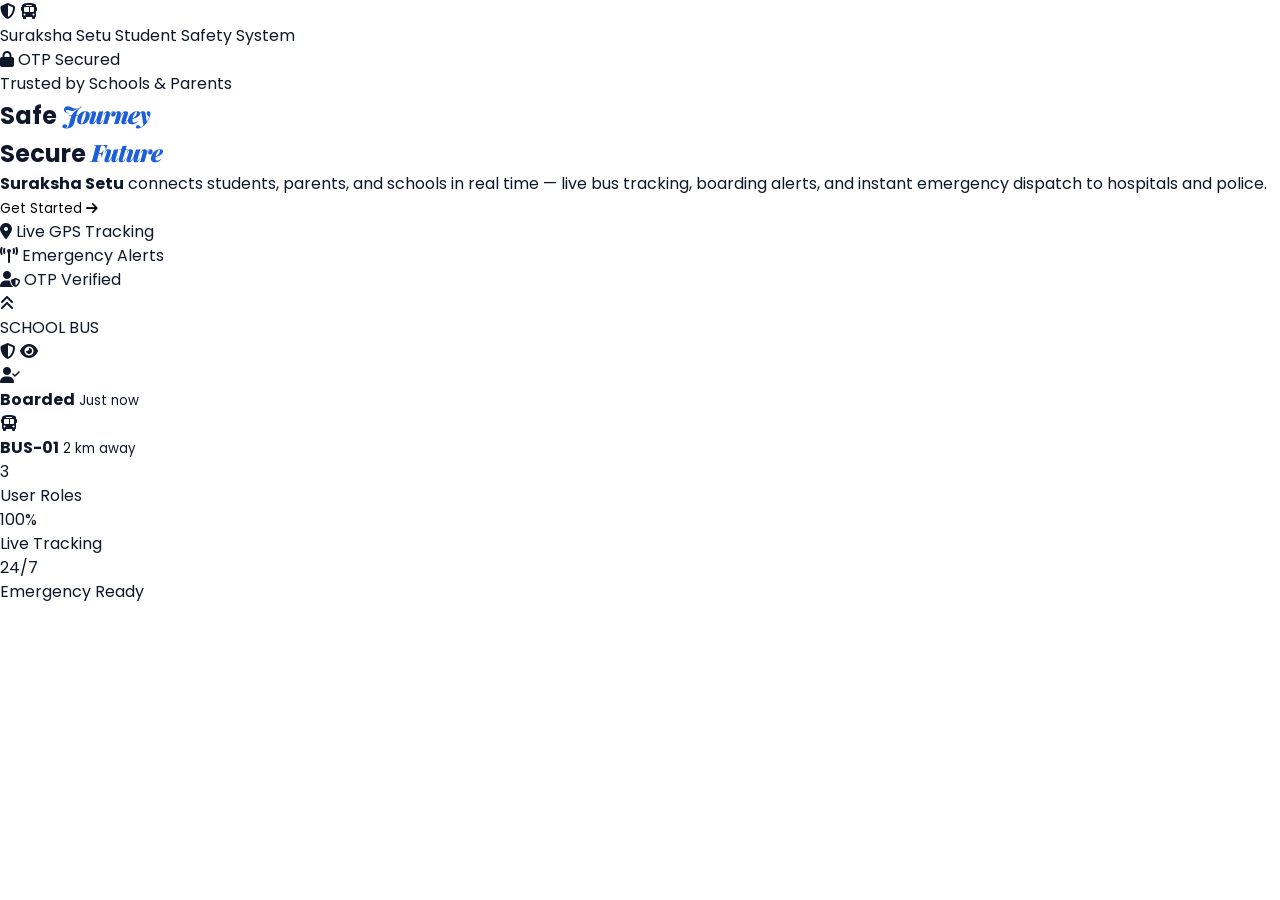
==== commit c41d43a0: "Update index.html" ====
--- a/index.html
+++ b/index.html
@@ -10,7 +10,7 @@
 
   <link rel="preconnect" href="https://fonts.googleapis.com">
   <link rel="preconnect" href="https://fonts.gstatic.com" crossorigin>
-  <link href="https://fonts.googleapis.com/css2?family=Poppins:wght@400;600;700;800;900&family=Playfair+Display:ital,wght@1,900&display=swap" rel="stylesheet">
+  <link href="https://fonts.googleapis.com/css2?family=Poppins:wght@300;400;500;600;700;800;900&family=Playfair+Display:ital,wght@1,900&display=swap" rel="stylesheet">
 
   <link rel="stylesheet" href="style.css" />
   <link rel="stylesheet" href="login.css" />
@@ -20,972 +20,167 @@
 </head>
 <body class="splash-body">
 
+  <!-- ============ SPLASH / LANDING ============ -->
   <div class="splash-screen" id="splashScreen">
 
     <div id="splashEmergency" class="splash-emergency" style="display:none;"></div>
 
-    <!-- ========== HERO ILLUSTRATION ========== -->
-    <div class="splash-hero">
-
-      <img src="hero.jpg" alt="" class="splash-hero-img"
-           onerror="this.remove();" />
-
-      <div class="splash-hero-art">
-
-        <!-- ============================================================
-             DETAILED SVG ILLUSTRATION
-             ============================================================ -->
-        <svg viewBox="0 0 900 750" xmlns="http://www.w3.org/2000/svg"
-             class="hero-svg" preserveAspectRatio="xMidYMid meet">
-
-          <defs>
-            <!-- SKY GRADIENT -->
-            <linearGradient id="skyGrad" x1="0" y1="0" x2="0" y2="1">
-              <stop offset="0%"   stop-color="#5BB4E8"/>
-              <stop offset="25%"  stop-color="#7FC4EC"/>
-              <stop offset="55%"  stop-color="#B8DCF0"/>
-              <stop offset="85%"  stop-color="#E2EFF7"/>
-              <stop offset="100%" stop-color="#F0F7FC"/>
-            </linearGradient>
-
-            <!-- SUN GLOW (radial) -->
-            <radialGradient id="sunGlow" cx="0.5" cy="0.5" r="0.5">
-              <stop offset="0%"   stop-color="#FFFDF0" stop-opacity="1"/>
-              <stop offset="20%"  stop-color="#FFEFB8" stop-opacity="0.95"/>
-              <stop offset="45%"  stop-color="#FCDE84" stop-opacity="0.7"/>
-              <stop offset="70%"  stop-color="#F8C860" stop-opacity="0.35"/>
-              <stop offset="100%" stop-color="#F8C860" stop-opacity="0"/>
-            </radialGradient>
-
-            <!-- SUN CORE -->
-            <radialGradient id="sunCore" cx="0.5" cy="0.5" r="0.5">
-              <stop offset="0%"   stop-color="#FFFFFF"/>
-              <stop offset="60%"  stop-color="#FFF6CC"/>
-              <stop offset="100%" stop-color="#FFE9A8"/>
-            </radialGradient>
-
-            <!-- RIVER GRADIENT -->
-            <linearGradient id="riverGrad" x1="0" y1="0" x2="0" y2="1">
-              <stop offset="0%"   stop-color="#5BA9DC"/>
-              <stop offset="30%"  stop-color="#4A90C8"/>
-              <stop offset="70%"  stop-color="#3A7BB5"/>
-              <stop offset="100%" stop-color="#2A5D95"/>
-            </linearGradient>
-
-            <!-- CLIFF ROCK -->
-            <linearGradient id="cliffGrad" x1="0" y1="0" x2="0" y2="1">
-              <stop offset="0%"   stop-color="#A8865E"/>
-              <stop offset="40%"  stop-color="#8B6F47"/>
-              <stop offset="100%" stop-color="#4A3520"/>
-            </linearGradient>
-
-            <!-- CLIFF LEFT SHADOW -->
-            <linearGradient id="cliffShadeL" x1="0" y1="0" x2="1" y2="0">
-              <stop offset="0%"   stop-color="#000000" stop-opacity="0.3"/>
-              <stop offset="100%" stop-color="#000000" stop-opacity="0"/>
-            </linearGradient>
-
-            <!-- CLIFF RIGHT SHADOW -->
-            <linearGradient id="cliffShadeR" x1="1" y1="0" x2="0" y2="0">
-              <stop offset="0%"   stop-color="#000000" stop-opacity="0.3"/>
-              <stop offset="100%" stop-color="#000000" stop-opacity="0"/>
-            </linearGradient>
-
-            <!-- GRASS -->
-            <linearGradient id="grassGrad" x1="0" y1="0" x2="0" y2="1">
-              <stop offset="0%"   stop-color="#8ED078"/>
-              <stop offset="50%"  stop-color="#6ABF57"/>
-              <stop offset="100%" stop-color="#4A9E3B"/>
-            </linearGradient>
-
-            <!-- MOUNTAIN FAR -->
-            <linearGradient id="mtnFar" x1="0" y1="0" x2="0" y2="1">
-              <stop offset="0%"   stop-color="#9FB8D0"/>
-              <stop offset="100%" stop-color="#7B9BB8"/>
-            </linearGradient>
-
-            <!-- MOUNTAIN NEAR -->
-            <linearGradient id="mtnNear" x1="0" y1="0" x2="0" y2="1">
-              <stop offset="0%"   stop-color="#7A98B5"/>
-              <stop offset="100%" stop-color="#5A7A98"/>
-            </linearGradient>
-
-            <!-- SHIELD -->
-            <linearGradient id="shieldGrad" x1="0" y1="0" x2="0" y2="1">
-              <stop offset="0%"   stop-color="#4FC3F7"/>
-              <stop offset="45%"  stop-color="#2196F3"/>
-              <stop offset="100%" stop-color="#0D47A1"/>
-            </linearGradient>
-
-            <!-- SHIELD INNER HIGHLIGHT -->
-            <linearGradient id="shieldHighlight" x1="0" y1="0" x2="0" y2="1">
-              <stop offset="0%"   stop-color="#FFFFFF" stop-opacity="0.5"/>
-              <stop offset="100%" stop-color="#FFFFFF" stop-opacity="0"/>
-            </linearGradient>
-
-            <!-- HANDS GRADIENT -->
-            <linearGradient id="handGrad" x1="0" y1="0" x2="0" y2="1">
-              <stop offset="0%"   stop-color="#5BB0E8"/>
-              <stop offset="45%"  stop-color="#3182CE"/>
-              <stop offset="100%" stop-color="#0D47A1"/>
-            </linearGradient>
-
-            <!-- HANDS HIGHLIGHT -->
-            <linearGradient id="handHi" x1="0" y1="0" x2="1" y2="1">
-              <stop offset="0%"   stop-color="#FFFFFF" stop-opacity="0.4"/>
-              <stop offset="100%" stop-color="#FFFFFF" stop-opacity="0"/>
-            </linearGradient>
-
-            <!-- SCHOOL WALL -->
-            <linearGradient id="schoolGrad" x1="0" y1="0" x2="0" y2="1">
-              <stop offset="0%"   stop-color="#FFFBF0"/>
-              <stop offset="100%" stop-color="#F0DFC0"/>
-            </linearGradient>
-
-            <!-- SCHOOL ROOF -->
-            <linearGradient id="roofGrad" x1="0" y1="0" x2="0" y2="1">
-              <stop offset="0%"   stop-color="#E85A48"/>
-              <stop offset="100%" stop-color="#B33D2C"/>
-            </linearGradient>
-
-            <!-- BUS -->
-            <linearGradient id="busGrad" x1="0" y1="0" x2="0" y2="1">
-              <stop offset="0%"   stop-color="#FFE24A"/>
-              <stop offset="40%"  stop-color="#FFD93D"/>
-              <stop offset="100%" stop-color="#E8A800"/>
-            </linearGradient>
-
-            <!-- BUS TOP HIGHLIGHT -->
-            <linearGradient id="busHi" x1="0" y1="0" x2="0" y2="1">
-              <stop offset="0%"   stop-color="#FFFFFF" stop-opacity="0.6"/>
-              <stop offset="40%"  stop-color="#FFFFFF" stop-opacity="0"/>
-            </linearGradient>
-
-            <!-- GLOW FILTER -->
-            <filter id="glow" x="-50%" y="-50%" width="200%" height="200%">
-              <feGaussianBlur stdDeviation="8" result="blur"/>
-              <feMerge>
-                <feMergeNode in="blur"/>
-                <feMergeNode in="SourceGraphic"/>
-              </feMerge>
-            </filter>
-
-            <!-- SOFT BLUR FOR DISTANT MOUNTAINS -->
-            <filter id="soften">
-              <feGaussianBlur stdDeviation="0.8"/>
-            </filter>
-          </defs>
-
-          <!-- =====================================================
-               1. SKY BACKGROUND
-          ===================================================== -->
-          <rect width="900" height="750" fill="url(#skyGrad)"/>
-
-          <!-- =====================================================
-               2. SUN + GLOW
-          ===================================================== -->
-          <circle cx="450" cy="255" r="240" fill="url(#sunGlow)"/>
-          <circle cx="450" cy="255" r="90"  fill="url(#sunGlow)" opacity="0.9"/>
-          <circle cx="450" cy="255" r="55"  fill="url(#sunCore)"/>
-          <circle cx="450" cy="255" r="42"  fill="#FFFCF0"/>
-
-          <!-- Sun rays (subtle) -->
-          <g opacity="0.25" stroke="#FFF6CC" stroke-width="3" stroke-linecap="round">
-            <line x1="450" y1="120" x2="450" y2="90"/>
-            <line x1="560" y1="150" x2="580" y2="128"/>
-            <line x1="620" y1="255" x2="650" y2="255"/>
-            <line x1="560" y1="360" x2="580" y2="382"/>
-            <line x1="450" y1="390" x2="450" y2="420"/>
-            <line x1="340" y1="360" x2="320" y2="382"/>
-            <line x1="280" y1="255" x2="250" y2="255"/>
-            <line x1="340" y1="150" x2="320" y2="128"/>
-          </g>
-
-          <!-- =====================================================
-               3. CLOUDS
-          ===================================================== -->
-          <!-- Cloud group 1 (left) -->
-          <g opacity="0.95">
-            <ellipse cx="130" cy="100" rx="70"  ry="26" fill="#FFFFFF"/>
-            <ellipse cx="170" cy="88"  rx="50"  ry="24" fill="#FFFFFF"/>
-            <ellipse cx="95"  cy="92"  rx="40"  ry="20" fill="#FFFFFF"/>
-            <ellipse cx="150" cy="80"  rx="35"  ry="18" fill="#FFFFFF"/>
-            <ellipse cx="115" cy="82"  rx="28"  ry="14" fill="#FFFFFF"/>
-          </g>
-
-          <!-- Cloud group 2 (top right) -->
-          <g opacity="0.9">
-            <ellipse cx="720" cy="70"  rx="65"  ry="22" fill="#FFFFFF"/>
-            <ellipse cx="755" cy="62"  rx="48"  ry="20" fill="#FFFFFF"/>
-            <ellipse cx="690" cy="66"  rx="36"  ry="16" fill="#FFFFFF"/>
-            <ellipse cx="740" cy="52"  rx="30"  ry="14" fill="#FFFFFF"/>
-          </g>
-
-          <!-- Cloud group 3 (small right mid) -->
-          <g opacity="0.85">
-            <ellipse cx="620" cy="140" rx="50"  ry="16" fill="#FFFFFF"/>
-            <ellipse cx="650" cy="132" rx="36"  ry="14" fill="#FFFFFF"/>
-            <ellipse cx="600" cy="136" rx="28"  ry="12" fill="#FFFFFF"/>
-          </g>
-
-          <!-- Cloud group 4 (small left mid) -->
-          <g opacity="0.75">
-            <ellipse cx="300" cy="180" rx="42"  ry="14" fill="#FFFFFF"/>
-            <ellipse cx="325" cy="172" rx="30"  ry="12" fill="#FFFFFF"/>
-          </g>
-
-          <!-- =====================================================
-               4. BIRDS (V-formation)
-          ===================================================== -->
-          <g stroke="#2E3A47" stroke-width="2.8" fill="none" stroke-linecap="round">
-            <!-- Bird 1 (largest, left) -->
-            <path d="M 660 130 Q 670 120 680 130 Q 690 120 700 130"/>
-            <!-- Bird 2 -->
-            <path d="M 720 145 Q 728 138 736 145 Q 744 138 752 145"/>
-            <!-- Bird 3 -->
-            <path d="M 770 165 Q 777 159 784 165 Q 791 159 798 165"/>
-          </g>
-
-          <!-- =====================================================
-               5. MOUNTAINS (layered)
-          ===================================================== -->
-          <!-- Far range (light, softened) -->
-          <g filter="url(#soften)">
-            <path d="M 0 380 L 70 300 L 140 350 L 210 280 L 290 350
-                     L 370 300 L 430 350 L 500 290 L 580 350
-                     L 660 300 L 740 350 L 810 295 L 900 360
-                     L 900 430 L 0 430 Z"
-                  fill="url(#mtnFar)" opacity="0.65"/>
-          </g>
-
-          <!-- Snow caps on far range -->
-          <g fill="#FFFFFF" opacity="0.55">
-            <path d="M 200 290 L 210 280 L 220 290 L 215 295 L 205 295 Z"/>
-            <path d="M 490 300 L 500 290 L 510 300 L 505 305 L 495 305 Z"/>
-            <path d="M 800 305 L 810 295 L 820 305 L 815 310 L 805 310 Z"/>
-          </g>
-
-          <!-- Near range -->
-          <path d="M 0 415 L 80 340 L 160 390 L 240 330 L 330 395
-                   L 410 355 L 480 400 L 560 340 L 650 400
-                   L 730 350 L 810 405 L 900 370 L 900 470
-                   L 0 470 Z"
-                fill="url(#mtnNear)" opacity="0.7"/>
-
-          <!-- =====================================================
-               6. RIVER
-          ===================================================== -->
-          <path d="M 0 470 Q 225 450 450 470 T 900 470 L 900 750 L 0 750 Z"
-                fill="url(#riverGrad)"/>
-
-          <!-- River highlight strips -->
-          <g fill="#A8D8F0" opacity="0.4">
-            <ellipse cx="150"  cy="510" rx="80" ry="3"/>
-            <ellipse cx="380"  cy="530" rx="100" ry="4"/>
-            <ellipse cx="660"  cy="515" rx="75" ry="3"/>
-            <ellipse cx="220"  cy="570" rx="90" ry="4"/>
-            <ellipse cx="520"  cy="590" rx="110" ry="4"/>
-            <ellipse cx="780"  cy="580" rx="70" ry="3"/>
-            <ellipse cx="130"  cy="640" rx="100" ry="5"/>
-            <ellipse cx="450"  cy="660" rx="120" ry="5"/>
-            <ellipse cx="720"  cy="680" rx="90" ry="5"/>
-            <ellipse cx="300"  cy="710" rx="130" ry="5"/>
-            <ellipse cx="620"  cy="730" rx="100" ry="5"/>
-          </g>
-
-          <!-- River reflection of sky (lighter blue near top) -->
-          <ellipse cx="450" cy="490" rx="400" ry="25" fill="#B8E0F5" opacity="0.35"/>
-
-          <!-- =====================================================
-               7. LEFT CLIFF (Parents side)
-          ===================================================== -->
-          <!-- Rocky cliff -->
-          <path d="M 0 445
-                   L 60 430
-                   L 130 418
-                   L 190 425
-                   L 240 440
-                   L 265 460
-                   L 275 520
-                   L 265 620
-                   L 270 750
-                   L 0 750 Z"
-                fill="url(#cliffGrad)"/>
-
-          <!-- Cliff shading -->
-          <path d="M 0 445 L 60 430 L 130 418 L 190 425 L 240 440 L 265 460 L 275 520
-                   L 265 620 L 270 750 L 0 750 Z"
-                fill="url(#cliffShadeL)" opacity="0.6"/>
-
-          <!-- Rock texture lines -->
-          <g stroke="#4A3520" stroke-width="1.2" fill="none" opacity="0.5">
-            <path d="M 50 470 Q 60 490 55 520"/>
-            <path d="M 120 455 Q 130 480 125 520"/>
-            <path d="M 180 465 Q 190 490 185 530"/>
-            <path d="M 230 490 Q 240 520 235 560"/>
-            <path d="M 90 570 Q 100 600 95 640"/>
-            <path d="M 200 590 Q 210 630 205 680"/>
-            <path d="M 40 650 Q 50 690 45 730"/>
-            <path d="M 160 640 Q 170 680 165 730"/>
-          </g>
-
-          <!-- Grass on top of left cliff -->
-          <path d="M 0 445
-                   L 60 430
-                   L 130 418
-                   L 190 425
-                   L 240 440
-                   L 265 460
-                   L 265 470
-                   Q 130 465 0 468 Z"
-                fill="url(#grassGrad)"/>
-
-          <!-- Grass texture -->
-          <g fill="#3E8A3A" opacity="0.55">
-            <circle cx="30"  cy="448" r="2.5"/>
-            <circle cx="75"  cy="440" r="2.5"/>
-            <circle cx="120" cy="432" r="2.5"/>
-            <circle cx="165" cy="432" r="2.5"/>
-            <circle cx="210" cy="442" r="2.5"/>
-            <circle cx="245" cy="452" r="2.5"/>
-          </g>
-
-          <!-- Bushes on left cliff -->
-          <g fill="#3D8B3D">
-            <ellipse cx="40"  cy="432" rx="22" ry="14"/>
-            <ellipse cx="55"  cy="428" rx="18" ry="12"/>
-            <ellipse cx="25"  cy="428" rx="16" ry="10"/>
-          </g>
-          <g fill="#4FA54F">
-            <ellipse cx="42"  cy="428" rx="16" ry="10"/>
-            <ellipse cx="55"  cy="424" rx="12" ry="8"/>
-          </g>
-
-          <!-- =====================================================
-               8. RIGHT CLIFF (School side)
-          ===================================================== -->
-          <!-- Rocky cliff -->
-          <path d="M 900 445
-                   L 840 430
-                   L 770 418
-                   L 710 425
-                   L 660 440
-                   L 635 460
-                   L 625 520
-                   L 635 620
-                   L 630 750
-                   L 900 750 Z"
-                fill="url(#cliffGrad)"/>
-
-          <path d="M 900 445 L 840 430 L 770 418 L 710 425 L 660 440 L 635 460 L 625 520
-                   L 635 620 L 630 750 L 900 750 Z"
-                fill="url(#cliffShadeR)" opacity="0.6"/>
-
-          <!-- Rock texture -->
-          <g stroke="#4A3520" stroke-width="1.2" fill="none" opacity="0.5">
-            <path d="M 850 470 Q 840 490 845 520"/>
-            <path d="M 780 455 Q 770 480 775 520"/>
-            <path d="M 720 465 Q 710 490 715 530"/>
-            <path d="M 670 490 Q 660 520 665 560"/>
-            <path d="M 810 570 Q 800 600 805 640"/>
-            <path d="M 700 590 Q 690 630 695 680"/>
-            <path d="M 860 650 Q 850 690 855 730"/>
-            <path d="M 740 640 Q 730 680 735 730"/>
-          </g>
-
-          <!-- Grass on right cliff -->
-          <path d="M 900 445
-                   L 840 430
-                   L 770 418
-                   L 710 425
-                   L 660 440
-                   L 635 460
-                   L 635 470
-                   Q 770 465 900 468 Z"
-                fill="url(#grassGrad)"/>
-
-          <g fill="#3E8A3A" opacity="0.55">
-            <circle cx="870" cy="448" r="2.5"/>
-            <circle cx="825" cy="440" r="2.5"/>
-            <circle cx="780" cy="432" r="2.5"/>
-            <circle cx="735" cy="432" r="2.5"/>
-            <circle cx="690" cy="442" r="2.5"/>
-            <circle cx="655" cy="452" r="2.5"/>
-          </g>
-
-          <!-- Bushes on right cliff -->
-          <g fill="#3D8B3D">
-            <ellipse cx="870" cy="432" rx="22" ry="14"/>
-            <ellipse cx="855" cy="428" rx="18" ry="12"/>
-            <ellipse cx="885" cy="428" rx="16" ry="10"/>
-          </g>
-          <g fill="#4FA54F">
-            <ellipse cx="868" cy="428" rx="16" ry="10"/>
-            <ellipse cx="855" cy="424" rx="12" ry="8"/>
-          </g>
-
-          <!-- Trees on right cliff (near school) -->
-          <g>
-            <rect x="882" y="400" width="4" height="30" fill="#6B4226"/>
-            <ellipse cx="884" cy="395" rx="18" ry="14" fill="#3D8B3D"/>
-            <ellipse cx="884" cy="392" rx="14" ry="10" fill="#4FA54F"/>
-          </g>
-          <g>
-            <rect x="850" y="408" width="3" height="24" fill="#6B4226"/>
-            <ellipse cx="851" cy="403" rx="13" ry="10" fill="#3D8B3D"/>
-            <ellipse cx="851" cy="400" rx="10" ry="7" fill="#4FA54F"/>
-          </g>
-          <g>
-            <rect x="815" y="412" width="3" height="22" fill="#6B4226"/>
-            <ellipse cx="816" cy="408" rx="11" ry="9" fill="#3D8B3D"/>
-            <ellipse cx="816" cy="406" rx="8" ry="6" fill="#4FA54F"/>
-          </g>
-
-          <!-- =====================================================
-               9. WOODEN BRIDGE
-          ===================================================== -->
-          <!-- Bridge shadow -->
-          <path d="M 265 462 Q 450 440 635 462 L 635 468 Q 450 446 265 468 Z"
-                fill="#000000" opacity="0.2"/>
-
-          <!-- Bridge base beam -->
-          <path d="M 260 458 Q 450 435 640 458 L 640 472 Q 450 449 260 472 Z"
-                fill="#5A3515"/>
-
-          <!-- Bridge top planks -->
-          <path d="M 255 452 Q 450 428 645 452 L 645 462 Q 450 438 255 462 Z"
-                fill="#8B5A2B"/>
-
-          <!-- Plank lines (vertical) -->
-          <g stroke="#4A2810" stroke-width="1.5" opacity="0.7">
-            <line x1="290" y1="447" x2="290" y2="462"/>
-            <line x1="330" y1="442" x2="330" y2="457"/>
-            <line x1="370" y1="438" x2="370" y2="453"/>
-            <line x1="410" y1="435" x2="410" y2="450"/>
-            <line x1="450" y1="434" x2="450" y2="449"/>
-            <line x1="490" y1="435" x2="490" y2="450"/>
-            <line x1="530" y1="438" x2="530" y2="453"/>
-            <line x1="570" y1="442" x2="570" y2="457"/>
-            <line x1="610" y1="447" x2="610" y2="462"/>
-          </g>
-
-          <!-- Top rail (rope/pole) -->
-          <path d="M 260 425 Q 450 400 640 425"
-                stroke="#3D2817" stroke-width="3" fill="none"/>
-          <path d="M 260 422 Q 450 397 640 422"
-                stroke="#3D2817" stroke-width="1.5" fill="none" opacity="0.7"/>
-
-          <!-- Vertical posts -->
-          <g stroke="#5A3515" stroke-width="3.5" stroke-linecap="round">
-            <line x1="270" y1="420" x2="270" y2="455"/>
-            <line x1="320" y1="412" x2="320" y2="448"/>
-            <line x1="370" y1="406" x2="370" y2="442"/>
-            <line x1="420" y1="402" x2="420" y2="438"/>
-            <line x1="470" y1="402" x2="470" y2="438"/>
-            <line x1="520" y1="406" x2="520" y2="442"/>
-            <line x1="570" y1="412" x2="570" y2="448"/>
-            <line x1="620" y1="420" x2="620" y2="455"/>
-          </g>
-
-          <!-- Small cross-ties -->
-          <g stroke="#5A3515" stroke-width="1" opacity="0.6">
-            <path d="M 260 445 Q 450 424 640 445" fill="none"/>
-          </g>
-
-          <!-- =====================================================
-               10. FAMILY (LEFT) — Mother, Father, Child
-          ===================================================== -->
-
-          <!-- MOTHER (left) -->
-          <g transform="translate(110, 350)">
-            <!-- Shadow -->
-            <ellipse cx="0" cy="72" rx="14" ry="3" fill="#000000" opacity="0.25"/>
-            <!-- Legs (dark) -->
-            <rect x="-8" y="55" width="5" height="20" fill="#2A2A3A" rx="2"/>
-            <rect x="3"  y="55" width="5" height="20" fill="#2A2A3A" rx="2"/>
-            <!-- Shoes -->
-            <ellipse cx="-5.5" cy="75" rx="5" ry="2.5" fill="#1A1A1A"/>
-            <ellipse cx="5.5"  cy="75" rx="5" ry="2.5" fill="#1A1A1A"/>
-            <!-- Dress (pink) -->
-            <path d="M -12 40 L -15 60 L 15 60 L 12 40 Q 0 38 -12 40 Z" fill="#E84B7A"/>
-            <path d="M -12 40 Q 0 32 12 40 L 14 42 Q 0 36 -14 42 Z" fill="#D93B6B"/>
-            <!-- Arms -->
-            <rect x="-14" y="40" width="4" height="16" fill="#F5C9A8" rx="2"/>
-            <rect x="10"  y="40" width="4" height="16" fill="#F5C9A8" rx="2"/>
-            <!-- Purse in hand -->
-            <rect x="-16" y="54" width="6" height="8" rx="1.5" fill="#3A2A1A"/>
-            <!-- Neck -->
-            <rect x="-3" y="32" width="6" height="6" fill="#F5C9A8"/>
-            <!-- Head -->
-            <circle cx="0" cy="24" r="10" fill="#F5C9A8"/>
-            <!-- Hair (dark brown, medium length) -->
-            <path d="M -10 22 Q -12 12 -5 10 Q 5 8 10 14 Q 12 20 10 26 Q 9 22 6 20 Q 2 18 -3 20 Q -7 22 -10 22 Z" fill="#3A2416"/>
-            <path d="M -10 22 Q -12 30 -11 34 L -8 34 Q -9 28 -8 24 Z" fill="#3A2416"/>
-            <path d="M 10 22 Q 12 30 11 34 L 8 34 Q 9 28 8 24 Z" fill="#3A2416"/>
-            <!-- Eye (simple dot) -->
-            <circle cx="-3" cy="24" r="1" fill="#1A1A1A"/>
-            <circle cx="3"  cy="24" r="1" fill="#1A1A1A"/>
-            <!-- Smile -->
-            <path d="M -3 29 Q 0 31 3 29" stroke="#8B4A2A" stroke-width="0.8" fill="none"/>
-          </g>
-
-          <!-- FATHER (middle-left) -->
-          <g transform="translate(160, 340)">
-            <ellipse cx="0" cy="82" rx="16" ry="3" fill="#000000" opacity="0.25"/>
-            <!-- Legs (dark blue pants) -->
-            <rect x="-9" y="60" width="6" height="22" fill="#1E3A5F" rx="2"/>
-            <rect x="3"  y="60" width="6" height="22" fill="#1E3A5F" rx="2"/>
-            <!-- Shoes -->
-            <ellipse cx="-6" cy="84" rx="6" ry="3" fill="#1A1A1A"/>
-            <ellipse cx="6"  cy="84" rx="6" ry="3" fill="#1A1A1A"/>
-            <!-- Shirt (blue) -->
-            <path d="M -14 40 Q 0 34 14 40 L 15 60 Q 0 62 -15 60 Z" fill="#3B82C4"/>
-            <path d="M -14 40 Q 0 34 14 40 L 12 44 Q 0 40 -12 44 Z" fill="#2E6BA8"/>
-            <!-- Arms -->
-            <rect x="-16" y="42" width="4" height="18" fill="#F5C9A8" rx="2"/>
-            <rect x="12"  y="42" width="4" height="18" fill="#F5C9A8" rx="2"/>
-            <!-- Neck -->
-            <rect x="-3" y="32" width="6" height="6" fill="#F5C9A8"/>
-            <!-- Head -->
-            <circle cx="0" cy="24" r="11" fill="#F5C9A8"/>
-            <!-- Hair (black, short) -->
-            <path d="M -11 22 Q -12 10 -3 8 Q 8 8 11 14 Q 12 20 10 22 Q 8 18 4 18 Q -2 16 -6 18 Q -10 20 -11 22 Z" fill="#1A1A1A"/>
-            <path d="M -11 22 Q -12 18 -10 14 L -8 15 Q -9 19 -8 22 Z" fill="#1A1A1A"/>
-            <!-- Eyes -->
-            <circle cx="-3.5" cy="24" r="1" fill="#1A1A1A"/>
-            <circle cx="3.5"  cy="24" r="1" fill="#1A1A1A"/>
-            <!-- Smile -->
-            <path d="M -3 29 Q 0 31.5 3 29" stroke="#8B4A2A" stroke-width="0.9" fill="none"/>
-          </g>
-
-          <!-- CHILD (right of parents) -->
-          <g transform="translate(200, 375)">
-            <ellipse cx="0" cy="52" rx="10" ry="2" fill="#000000" opacity="0.25"/>
-            <!-- Legs (blue) -->
-            <rect x="-5" y="38" width="3.5" height="14" fill="#1E3A5F" rx="1"/>
-            <rect x="1.5" y="38" width="3.5" height="14" fill="#1E3A5F" rx="1"/>
-            <!-- Shoes -->
-            <ellipse cx="-3.2" cy="53" rx="3.5" ry="1.8" fill="#1A1A1A"/>
-            <ellipse cx="3.2"  cy="53" rx="3.5" ry="1.8" fill="#1A1A1A"/>
-            <!-- Shirt (blue) -->
-            <path d="M -8 22 Q 0 18 8 22 L 9 38 Q 0 40 -9 38 Z" fill="#4B7BC4"/>
-            <!-- Shorts -->
-            <rect x="-8" y="36" width="16" height="5" fill="#2E4A78" rx="1"/>
-            <!-- Backpack -->
-            <rect x="-13" y="20" width="7" height="14" rx="2" fill="#2563EB"/>
-            <rect x="-12" y="22" width="5" height="3" rx="1" fill="#1E52B8"/>
-            <!-- Arm holding parent's hand -->
-            <rect x="7" y="24" width="3" height="10" fill="#F5C9A8" rx="1.5"/>
-            <!-- Neck -->
-            <rect x="-2.5" y="14" width="5" height="5" fill="#F5C9A8"/>
-            <!-- Head -->
-            <circle cx="0" cy="9" r="8" fill="#F5C9A8"/>
-            <!-- Hair -->
-            <path d="M -8 8 Q -9 0 -2 -2 Q 6 -3 8 3 Q 8 8 7 9 Q 5 5 1 5 Q -3 5 -6 7 Q -8 8 -8 8 Z" fill="#2A1A10"/>
-            <!-- Eyes -->
-            <circle cx="-2.5" cy="9" r="0.9" fill="#1A1A1A"/>
-            <circle cx="2.5"  cy="9" r="0.9" fill="#1A1A1A"/>
-            <!-- Smile -->
-            <path d="M -2 12 Q 0 13.5 2 12" stroke="#8B4A2A" stroke-width="0.7" fill="none"/>
-          </g>
-
-          <!-- =====================================================
-               11. SCHOOL BUILDING (RIGHT)
-          ===================================================== -->
-          <g transform="translate(690, 290)">
-
-            <!-- Building shadow -->
-            <ellipse cx="75" cy="105" rx="90" ry="6" fill="#000000" opacity="0.2"/>
-
-            <!-- Main building body -->
-            <rect x="0" y="35" width="150" height="70" fill="url(#schoolGrad)"
-                  stroke="#C9A876" stroke-width="1.2"/>
-
-            <!-- Brick lines -->
-            <g stroke="#D9BE96" stroke-width="0.5" opacity="0.6">
-              <line x1="0"  y1="50" x2="150" y2="50"/>
-              <line x1="0"  y1="65" x2="150" y2="65"/>
-              <line x1="0"  y1="80" x2="150" y2="80"/>
-              <line x1="0"  y1="95" x2="150" y2="95"/>
-            </g>
-
-            <!-- Roof -->
-            <polygon points="-10,35 75,0 160,35" fill="url(#roofGrad)"/>
-            <polygon points="-10,35 75,0 75,8 5,37" fill="#A02C20" opacity="0.6"/>
-            <!-- Roof tiles -->
-            <g stroke="#8B2D20" stroke-width="0.8" opacity="0.6">
-              <line x1="15"  y1="28" x2="35"  y2="20"/>
-              <line x1="40"  y1="20" x2="60"  y2="12"/>
-              <line x1="75"  y1="8"  x2="95"  y2="16"/>
-              <line x1="100" y1="16" x2="120" y2="24"/>
-              <line x1="125" y1="24" x2="145" y2="32"/>
-            </g>
-
-            <!-- Clock tower -->
-            <rect x="62" y="4" width="26" height="32" fill="#F5E1C0" stroke="#C9A876" stroke-width="1"/>
-            <polygon points="58,4 75,-8 92,4" fill="#B33D2C"/>
-            <!-- Clock face -->
-            <circle cx="75" cy="20" r="7" fill="#FFFFFF" stroke="#8B7355" stroke-width="1.2"/>
-            <line x1="75" y1="20" x2="75" y2="15" stroke="#1A1A1A" stroke-width="1"/>
-            <line x1="75" y1="20" x2="79" y2="20" stroke="#1A1A1A" stroke-width="1"/>
-            <circle cx="75" cy="20" r="0.9" fill="#1A1A1A"/>
-
-            <!-- Flag pole -->
-            <line x1="75" y1="-8" x2="75" y2="-28" stroke="#5A4530" stroke-width="1.8"/>
-            <circle cx="75" cy="-28" r="1.8" fill="#F5C860"/>
-            <!-- Tricolor flag -->
-            <path d="M 75 -28 L 100 -22 L 100 -14 L 75 -20 Z" fill="#E84B3A"/>
-            <path d="M 75 -20 L 100 -14 L 100 -8 L 75 -14 Z" fill="#FFFFFF"/>
-            <path d="M 75 -14 L 100 -8 L 100 -2 L 75 -8 Z" fill="#16A34A"/>
-            <!-- Flag pole (bottom part continues into roof) -->
-            <line x1="75" y1="0" x2="75" y2="-8" stroke="#5A4530" stroke-width="1.8"/>
-
-            <!-- Left window -->
-            <rect x="12" y="52" width="22" height="22" fill="#8ECAF5"
-                  stroke="#5A8BB8" stroke-width="1.2"/>
-            <line x1="23" y1="52" x2="23" y2="74" stroke="#5A8BB8" stroke-width="1"/>
-            <line x1="12" y1="63" x2="34" y2="63" stroke="#5A8BB8" stroke-width="1"/>
-            <!-- Window glow -->
-            <rect x="13" y="53" width="9" height="9" fill="#B8E0F5" opacity="0.6"/>
-
-            <!-- Right window -->
-            <rect x="116" y="52" width="22" height="22" fill="#8ECAF5"
-                  stroke="#5A8BB8" stroke-width="1.2"/>
-            <line x1="127" y1="52" x2="127" y2="74" stroke="#5A8BB8" stroke-width="1"/>
-            <line x1="116" y1="63" x2="138" y2="63" stroke="#5A8BB8" stroke-width="1"/>
-            <rect x="117" y="53" width="9" height="9" fill="#B8E0F5" opacity="0.6"/>
-
-            <!-- Door -->
-            <rect x="64" y="72" width="22" height="33" fill="#6B4226" rx="1"/>
-            <rect x="66" y="74" width="8" height="14" fill="#8B5A2B"/>
-            <rect x="76" y="74" width="8" height="14" fill="#8B5A2B"/>
-            <circle cx="82" cy="90" r="1.3" fill="#F5C860"/>
-
-            <!-- Entrance steps -->
-            <rect x="60" y="105" width="30" height="3" fill="#C9A876"/>
-            <rect x="62" y="102" width="26" height="3" fill="#D9BE96"/>
-
-            <!-- SCHOOL sign -->
-            <rect x="30" y="55" width="90" height="22" rx="3" fill="#2E6CB8" stroke="#1E4A80" stroke-width="1.5"/>
-            <text x="75" y="70" text-anchor="middle"
-                  font-family="Poppins, sans-serif"
-                  font-size="12" font-weight="800"
-                  fill="#FFFFFF" letter-spacing="2">SCHOOL</text>
-
-            <!-- Trees near school -->
-            <g transform="translate(-25, 50)">
-              <rect x="-2" y="15" width="4" height="20" fill="#6B4226"/>
-              <ellipse cx="0" cy="8" rx="15" ry="13" fill="#3D8B3D"/>
-              <ellipse cx="0" cy="5" rx="11" ry="9" fill="#4FA54F"/>
-            </g>
-            <g transform="translate(175, 55)">
-              <rect x="-2" y="15" width="4" height="20" fill="#6B4226"/>
-              <ellipse cx="0" cy="8" rx="14" ry="12" fill="#3D8B3D"/>
-              <ellipse cx="0" cy="5" rx="10" ry="8" fill="#4FA54F"/>
-            </g>
-          </g>
-
-          <!-- =====================================================
-               12. YELLOW SCHOOL BUS
-          ===================================================== -->
-          <g transform="translate(345, 300)">
-
-            <!-- Sun glow behind bus -->
-            <ellipse cx="105" cy="-20" rx="160" ry="70" fill="#FFF4D0" opacity="0.5"/>
-
-            <!-- Bus shadow under -->
-            <ellipse cx="105" cy="80" rx="130" ry="6" fill="#000000" opacity="0.3"/>
-
-            <!-- Hood / front extension -->
-            <path d="M 168 20 L 195 25 L 195 55 L 168 55 Z" fill="#FFD93D" stroke="#B88A00" stroke-width="2"/>
-            <!-- Front grille -->
-            <rect x="190" y="30" width="6" height="20" fill="#E8A800" stroke="#B88A00"/>
-            <line x1="191" y1="33" x2="195" y2="33" stroke="#8B6800"/>
-            <line x1="191" y1="38" x2="195" y2="38" stroke="#8B6800"/>
-            <line x1="191" y1="43" x2="195" y2="43" stroke="#8B6800"/>
-            <line x1="191" y1="48" x2="195" y2="48" stroke="#8B6800"/>
-
-            <!-- Front bumper -->
-            <rect x="188" y="52" width="14" height="8" rx="2" fill="#9A9A9A" stroke="#5A5A5A" stroke-width="1"/>
-
-            <!-- Bus body -->
-            <rect x="0" y="0" width="170" height="65" rx="10"
-                  fill="url(#busGrad)" stroke="#B88A00" stroke-width="2.2"/>
-
-            <!-- Roof highlight -->
-            <rect x="3" y="2" width="164" height="20" rx="8" fill="url(#busHi)" opacity="0.6"/>
-
-            <!-- Roof rack / lights strip -->
-            <rect x="5" y="-3" width="160" height="4" rx="2" fill="#E8A800" stroke="#B88A00" stroke-width="0.8"/>
-
-            <!-- Warning lights (top) -->
-            <circle cx="20" cy="-1" r="3" fill="#FF3333"/>
-            <circle cx="20" cy="-1" r="1.5" fill="#FF8888" opacity="0.8"/>
-            <circle cx="150" cy="-1" r="3" fill="#FF3333"/>
-            <circle cx="150" cy="-1" r="1.5" fill="#FF8888" opacity="0.8"/>
-
-            <!-- Windows (with frames) -->
-            <g>
-              <!-- Window frame stroke -->
-              <g stroke="#8B6800" stroke-width="1.5">
-                <rect x="10"  y="12" width="20" height="22" rx="2" fill="#7EC0E8"/>
-                <rect x="34"  y="12" width="20" height="22" rx="2" fill="#7EC0E8"/>
-                <rect x="58"  y="12" width="20" height="22" rx="2" fill="#7EC0E8"/>
-                <rect x="82"  y="12" width="20" height="22" rx="2" fill="#7EC0E8"/>
-                <rect x="106" y="12" width="20" height="22" rx="2" fill="#7EC0E8"/>
-                <rect x="130" y="12" width="20" height="22" rx="2" fill="#7EC0E8"/>
-              </g>
-
-              <!-- Window glass highlights -->
-              <rect x="11"  y="13" width="6" height="8" fill="#B8E0F5" opacity="0.7"/>
-              <rect x="35"  y="13" width="6" height="8" fill="#B8E0F5" opacity="0.7"/>
-              <rect x="59"  y="13" width="6" height="8" fill="#B8E0F5" opacity="0.7"/>
-              <rect x="83"  y="13" width="6" height="8" fill="#B8E0F5" opacity="0.7"/>
-              <rect x="107" y="13" width="6" height="8" fill="#B8E0F5" opacity="0.7"/>
-              <rect x="131" y="13" width="6" height="8" fill="#B8E0F5" opacity="0.7"/>
-            </g>
-
-            <!-- Kids peeking out windows -->
-            <g fill="#F5C9A8">
-              <!-- Window 1 -->
-              <circle cx="20"  cy="26" r="4"/>
-              <circle cx="20"  cy="24" r="3" fill="#3A2416"/>
-              <!-- Window 2 -->
-              <circle cx="44"  cy="26" r="4"/>
-              <circle cx="44"  cy="24" r="3" fill="#1A1A1A"/>
-              <!-- Window 3 -->
-              <circle cx="68"  cy="26" r="4"/>
-              <circle cx="68"  cy="24" r="3" fill="#6B4226"/>
-              <!-- Window 4 -->
-              <circle cx="92"  cy="26" r="4"/>
-              <circle cx="92"  cy="24" r="3" fill="#3A2416"/>
-              <!-- Window 5 -->
-              <circle cx="116" cy="26" r="4"/>
-              <circle cx="116" cy="24" r="3" fill="#1A1A1A"/>
-              <!-- Window 6 -->
-              <circle cx="140" cy="26" r="4"/>
-              <circle cx="140" cy="24" r="3" fill="#6B4226"/>
-            </g>
-
-            <!-- Front window (windshield, driver) -->
-            <path d="M 152 10 L 175 13 L 175 35 L 152 35 Z"
-                  fill="#7EC0E8" stroke="#8B6800" stroke-width="1.5"/>
-            <path d="M 154 12 L 162 14 L 162 20 L 154 20 Z"
-                  fill="#B8E0F5" opacity="0.7"/>
-
-            <!-- Driver silhouette (subtle) -->
-            <circle cx="166" cy="22" r="4" fill="#3A2A1A" opacity="0.5"/>
-
-            <!-- Bus stripe -->
-            <rect x="0" y="40" width="170" height="4" fill="#3A2A1A"/>
-            <rect x="0" y="44" width="170" height="2" fill="#1A1A1A" opacity="0.4"/>
-
-            <!-- SCHOOL BUS text -->
-            <text x="85" y="57" text-anchor="middle"
-                  font-family="Poppins, sans-serif"
-                  font-size="9.5" font-weight="800"
-                  fill="#3A2A1A" letter-spacing="1">SCHOOL BUS</text>
-
-            <!-- Wheels -->
-            <g>
-              <!-- Rear wheel -->
-              <circle cx="38" cy="66" r="12" fill="#1A1A1A"/>
-              <circle cx="38" cy="66" r="9"  fill="#3A3A3A"/>
-              <circle cx="38" cy="66" r="5"  fill="#9A9A9A"/>
-              <circle cx="38" cy="66" r="2"  fill="#5A5A5A"/>
-              <!-- Wheel spokes -->
-              <g stroke="#5A5A5A" stroke-width="1">
-                <line x1="38" y1="58" x2="38" y2="74"/>
-                <line x1="30" y1="66" x2="46" y2="66"/>
-              </g>
-            </g>
-            <g>
-              <!-- Front wheel -->
-              <circle cx="140" cy="66" r="12" fill="#1A1A1A"/>
-              <circle cx="140" cy="66" r="9"  fill="#3A3A3A"/>
-              <circle cx="140" cy="66" r="5"  fill="#9A9A9A"/>
-              <circle cx="140" cy="66" r="2"  fill="#5A5A5A"/>
-              <g stroke="#5A5A5A" stroke-width="1">
-                <line x1="140" y1="58" x2="140" y2="74"/>
-                <line x1="132" y1="66" x2="148" y2="66"/>
-              </g>
-            </g>
-
-            <!-- Headlight -->
-            <circle cx="196" cy="42" r="4" fill="#FFF6A0" stroke="#B88A00" stroke-width="1.2"/>
-            <circle cx="196" cy="42" r="2" fill="#FFFFFF"/>
-
-            <!-- Headlight glow -->
-            <ellipse cx="210" cy="42" rx="20" ry="8" fill="#FFF6A0" opacity="0.3"/>
-
-            <!-- Taillight -->
-            <rect x="-3" y="35" width="4" height="6" rx="1" fill="#E84B3A"/>
-          </g>
-
-          <!-- =====================================================
-               13. HERO LOGO — SHIELD + EYE + HANDS
-          ===================================================== -->
-
-          <g transform="translate(450, 530)">
-
-            <!-- OUTER GLOW RING -->
-            <circle r="180" fill="#5BB0E8" opacity="0.10"/>
-            <circle r="140" fill="#5BB0E8" opacity="0.15"/>
-            <circle r="100" fill="#6BB6ED" opacity="0.20"/>
-            <circle r="70"  fill="#7BC0EE" opacity="0.25"/>
-
-            <!-- SOFT INNER GLOW -->
-            <circle r="55" fill="#A8D8F0" opacity="0.4"/>
-
-            <!-- ===== LEFT HAND (cupping) ===== -->
-            <g>
-              <path d="M -110 20
-                       Q -125 40 -120 65
-                       Q -115 90 -95 105
-                       Q -80 115 -55 110
-                       L -50 85
-                       Q -60 78 -68 65
-                       Q -75 48 -78 30
-                       Q -82 10 -90 -8
-                       Q -100 -25 -112 -25
-                       Q -122 -25 -125 -12
-                       Q -128 2 -120 15
-                       Q -115 22 -110 20 Z"
-                    fill="url(#handGrad)"/>
-              <!-- Highlight -->
-              <path d="M -110 20 Q -120 30 -118 50 Q -115 40 -110 35 Z"
-                    fill="url(#handHi)" opacity="0.6"/>
-              <!-- Finger lines -->
-              <path d="M -100 -20 Q -108 -15 -112 0" stroke="#0D47A1"
-                    stroke-width="0.8" fill="none" opacity="0.4"/>
-              <path d="M -95 -22 Q -105 -12 -110 8" stroke="#0D47A1"
-                    stroke-width="0.8" fill="none" opacity="0.4"/>
-              <path d="M -88 -20 Q -100 -8 -106 15" stroke="#0D47A1"
-                    stroke-width="0.8" fill="none" opacity="0.4"/>
-            </g>
-
-            <!-- ===== RIGHT HAND (cupping, mirrored) ===== -->
-            <g>
-              <path d="M 110 20
-                       Q 125 40 120 65
-                       Q 115 90 95 105
-                       Q 80 115 55 110
-                       L 50 85
-                       Q 60 78 68 65
-                       Q 75 48 78 30
-                       Q 82 10 90 -8
-                       Q 100 -25 112 -25
-                       Q 122 -25 125 -12
-                       Q 128 2 120 15
-                       Q 115 22 110 20 Z"
-                    fill="url(#handGrad)"/>
-              <path d="M 110 20 Q 120 30 118 50 Q 115 40 110 35 Z"
-                    fill="url(#handHi)" opacity="0.6"/>
-              <path d="M 100 -20 Q 108 -15 112 0" stroke="#0D47A1"
-                    stroke-width="0.8" fill="none" opacity="0.4"/>
-              <path d="M 95 -22 Q 105 -12 110 8" stroke="#0D47A1"
-                    stroke-width="0.8" fill="none" opacity="0.4"/>
-              <path d="M 88 -20 Q 100 -8 106 15" stroke="#0D47A1"
-                    stroke-width="0.8" fill="none" opacity="0.4"/>
-            </g>
-
-            <!-- ===== SHIELD ===== -->
-            <g>
-              <!-- Shield body -->
-              <path d="M 0 -85
-                       L 55 -68
-                       L 55 -15
-                       Q 55 50 0 82
-                       Q -55 50 -55 -15
-                       L -55 -68
-                       Z"
-                    fill="url(#shieldGrad)" stroke="#0D47A1" stroke-width="2.5"/>
-
-              <!-- Shield inner highlight -->
-              <path d="M 0 -75
-                       L 45 -60
-                       L 45 -15
-                       Q 45 42 0 72
-                       Q -45 42 -45 -15
-                       L -45 -60
-                       Z"
-                    fill="url(#shieldHighlight)" opacity="0.4"/>
-
-              <!-- Shield inner border (thick) -->
-              <path d="M 0 -75
-                       L 45 -60
-                       L 45 -15
-                       Q 45 42 0 72
-                       Q -45 42 -45 -15
-                       L -45 -60
-                       Z"
-                    fill="none" stroke="#6BB6ED" stroke-width="1.5" opacity="0.7"/>
-
-              <!-- Inner white eye -->
-              <ellipse cx="0" cy="-20" rx="38" ry="22" fill="#FFFFFF"/>
-
-              <!-- Eye iris (deep blue) -->
-              <circle cx="0" cy="-20" r="16" fill="#0D47A1"/>
-
-              <!-- Eye iris inner ring -->
-              <circle cx="0" cy="-20" r="12" fill="none" stroke="#1E88E5" stroke-width="1" opacity="0.8"/>
-
-              <!-- Eye pupil -->
-              <circle cx="0" cy="-20" r="7" fill="#000000"/>
-
-              <!-- Pupil glint -->
-              <circle cx="-3" cy="-24" r="2.5" fill="#FFFFFF"/>
-              <circle cx="3" cy="-17" r="1" fill="#FFFFFF" opacity="0.7"/>
-
-              <!-- Eyebrow / curve -->
-              <path d="M -42 -35 Q 0 -52 42 -35"
-                    stroke="#0D47A1" stroke-width="2.5" fill="none"
-                    stroke-linecap="round" opacity="0.6"/>
-
-              <!-- Shield edge highlights (left/right) -->
-              <path d="M -55 -68 L -55 -15 Q -55 50 0 82"
-                    stroke="#0D47A1" stroke-width="1" fill="none" opacity="0.4"/>
-              <path d="M 55 -68 L 55 -15 Q 55 50 0 82"
-                    stroke="#0D47A1" stroke-width="1" fill="none" opacity="0.4"/>
-            </g>
-
-            <!-- SHINE / GLINT on shield -->
-            <ellipse cx="-18" cy="-60" rx="8" ry="12"
-                     fill="#FFFFFF" opacity="0.35"
-                     transform="rotate(-25 -18 -60)"/>
-
-          </g>
-
-        </svg>
-        <!-- ============================================================
-             END OF DETAILED SVG
-             ============================================================ -->
-
-      </div>
-
-      <!-- White wave transition -->
-      <svg class="wave-divider" viewBox="0 0 1440 120" preserveAspectRatio="none">
-        <path d="M 0 60 Q 360 20 720 60 T 1440 60 L 1440 120 L 0 120 Z" fill="#FFFFFF"/>
-      </svg>
-    </div>
-
-    <!-- ========== BRANDING + BUTTON ========== -->
-    <div class="splash-content">
-
-      <h1 class="splash-title">
-        Suraksha <span class="title-accent">Setu</span>
-      </h1>
-
-      <p class="splash-tagline">
-        Safe Journey <span class="tagline-divider">|</span> Secure Future
-      </p>
-
-      <button type="button" class="splash-get-started" id="getStartedBtn">
-        <span>Get Started</span>
-        <i class="fa-solid fa-arrow-right"></i>
-      </button>
-
-    </div>
+    <!-- Top nav bar -->
+    <header class="landing-nav">
+      <div class="landing-nav-inner">
+        <div class="landing-logo">
+          <div class="logo-icon">
+            <i class="fa-solid fa-shield-halved"></i>
+            <i class="fa-solid fa-bus"></i>
+          </div>
+          <div class="logo-text">
+            <span class="logo-name">Suraksha Setu</span>
+            <span class="logo-sub">Student Safety System</span>
+          </div>
+        </div>
+        <div class="landing-nav-tag">
+          <i class="fa-solid fa-lock"></i> OTP Secured
+        </div>
+      </div>
+    </header>
+
+    <!-- Hero section -->
+    <section class="landing-hero">
+
+      <!-- Left: text -->
+      <div class="landing-text">
+
+        <div class="landing-badge">
+          <span class="badge-dot"></span>
+          Trusted by Schools &amp; Parents
+        </div>
+
+        <h1 class="landing-title">
+          Safe <span class="title-accent">Journey</span><br>
+          Secure <span class="title-accent">Future</span>
+        </h1>
+
+        <p class="landing-desc">
+          <strong>Suraksha Setu</strong> connects students, parents, and schools
+          in real time — live bus tracking, boarding alerts, and instant
+          emergency dispatch to hospitals and police.
+        </p>
+
+        <button type="button" class="landing-cta" id="getStartedBtn">
+          <span>Get Started</span>
+          <i class="fa-solid fa-arrow-right"></i>
+        </button>
+
+        <div class="landing-trust">
+          <div class="trust-item">
+            <i class="fa-solid fa-location-dot"></i>
+            <span>Live GPS Tracking</span>
+          </div>
+          <div class="trust-item">
+            <i class="fa-solid fa-tower-broadcast"></i>
+            <span>Emergency Alerts</span>
+          </div>
+          <div class="trust-item">
+            <i class="fa-solid fa-user-shield"></i>
+            <span>OTP Verified</span>
+          </div>
+        </div>
+      </div>
+
+      <!-- Right: illustration -->
+      <div class="landing-art">
+        <div class="art-stage">
+
+          <!-- Shield glow behind everything -->
+          <div class="art-glow"></div>
+
+          <!-- Sky -->
+          <div class="art-sky">
+            <!-- Sun -->
+            <div class="art-sun"></div>
+
+            <!-- Clouds -->
+            <div class="art-cloud cloud-1"></div>
+            <div class="art-cloud cloud-2"></div>
+            <div class="art-cloud cloud-3"></div>
+
+            <!-- Birds -->
+            <div class="art-birds">
+              <i class="fa-solid fa-angles-up"></i>
+            </div>
+          </div>
+
+          <!-- Ground strip -->
+          <div class="art-ground"></div>
+
+          <!-- Road -->
+          <div class="art-road">
+            <div class="road-line"></div>
+          </div>
+
+          <!-- The Bus (CSS-drawn) -->
+          <div class="art-bus">
+            <div class="bus-body">
+              <div class="bus-top-strip"></div>
+              <div class="bus-window"></div>
+              <div class="bus-window"></div>
+              <div class="bus-window"></div>
+              <div class="bus-window"></div>
+              <div class="bus-door"></div>
+              <div class="bus-plate">SCHOOL BUS</div>
+            </div>
+            <div class="bus-wheel wheel-front"></div>
+            <div class="bus-wheel wheel-rear"></div>
+            <div class="bus-headlight"></div>
+          </div>
+
+          <!-- Shield icon overlay (floating badge) -->
+          <div class="art-badge">
+            <i class="fa-solid fa-shield-halved"></i>
+            <i class="fa-solid fa-eye eye-overlay"></i>
+          </div>
+
+          <!-- Floating feature cards -->
+          <div class="float-card fc-1">
+            <i class="fa-solid fa-user-check"></i>
+            <div>
+              <strong>Boarded</strong>
+              <small>Just now</small>
+            </div>
+          </div>
+
+          <div class="float-card fc-2">
+            <i class="fa-solid fa-bus"></i>
+            <div>
+              <strong>BUS-01</strong>
+              <small>2 km away</small>
+            </div>
+          </div>
+
+        </div>
+      </div>
+    </section>
+
+    <!-- Bottom feature strip -->
+    <footer class="landing-footer">
+      <div class="landing-footer-inner">
+        <div class="footer-stat">
+          <div class="fs-num">3</div>
+          <div class="fs-label">User Roles</div>
+        </div>
+        <div class="footer-divider"></div>
+        <div class="footer-stat">
+          <div class="fs-num">100%</div>
+          <div class="fs-label">Live Tracking</div>
+        </div>
+        <div class="footer-divider"></div>
+        <div class="footer-stat">
+          <div class="fs-num">24/7</div>
+          <div class="fs-label">Emergency Ready</div>
+        </div>
+      </div>
+    </footer>
+
   </div>
 
   <!-- ============ LOGIN SCREEN ============ -->
--- a/fpage.css
+++ b/fpage.css
@@ -1,6 +1,5 @@
 /* ============================================
-   SURAKSHA SETU — Splash / Landing Screen
-   Exact match to poster design
+   SURAKSHA SETU — Splash Screen CSS
    ============================================ */
 
 .splash-body {
@@ -10,15 +9,15 @@
   min-height: 100vh;
   overflow-x: hidden;
   font-family: 'Poppins', 'Segoe UI', system-ui, -apple-system, sans-serif;
-}
-
-/* ---------- Main splash screen ---------- */
+  -webkit-font-smoothing: antialiased;
+}
+
+/* ---------- Splash screen ---------- */
 .splash-screen {
   display: flex;
   flex-direction: column;
   min-height: 100vh;
   width: 100%;
-  position: relative;
   background: #FFFFFF;
   animation: splashFadeIn 0.6s ease;
 }
@@ -28,7 +27,7 @@
   to   { opacity: 1; }
 }
 
-/* ---------- Emergency banner on splash ---------- */
+/* ---------- Emergency banner ---------- */
 .splash-emergency {
   background: linear-gradient(135deg, #b91c1c, #7f1d1d);
   color: #fff;
@@ -41,23 +40,12 @@
   z-index: 10;
   position: relative;
 }
-.splash-emergency i {
-  font-size: 1.5rem;
-  color: #fecaca;
-  flex-shrink: 0;
-}
+.splash-emergency i { font-size: 1.5rem; color: #fecaca; flex-shrink: 0; }
 .splash-emergency .sp-emg-body { flex: 1; min-width: 0; }
 .splash-emergency .sp-emg-title {
-  font-weight: 800;
-  font-size: 0.9rem;
-  letter-spacing: 0.5px;
-  text-transform: uppercase;
-}
-.splash-emergency .sp-emg-text {
-  font-size: 0.82rem;
-  color: #fecaca;
-  margin-top: 2px;
-}
+  font-weight: 800; font-size: 0.9rem; letter-spacing: 0.5px; text-transform: uppercase;
+}
+.splash-emergency .sp-emg-text { font-size: 0.82rem; color: #fecaca; margin-top: 2px; }
 
 /* ---------- HERO ---------- */
 .splash-hero {
@@ -66,9 +54,9 @@
   background: linear-gradient(180deg, #B4DCF5 0%, #E8F4FC 100%);
   overflow: hidden;
   flex-shrink: 0;
-}
-
-/* If hero.jpg exists, it takes over */
+  line-height: 0;
+}
+
 .splash-hero-img {
   width: 100%;
   height: auto;
@@ -78,23 +66,19 @@
   object-position: center;
 }
 
-/* The SVG illustration */
 .splash-hero-art {
   width: 100%;
-  display: flex;
-  align-items: center;
-  justify-content: center;
-  padding: 0;
+  display: block;
+  line-height: 0;
 }
 
 .hero-svg {
   width: 100%;
-  max-width: 720px;
   height: auto;
   display: block;
-}
-
-/* Curved wave transition */
+  max-height: 62vh;
+}
+
 .wave-divider {
   position: absolute;
   bottom: -2px;
@@ -104,11 +88,12 @@
   display: block;
   pointer-events: none;
   z-index: 2;
+  line-height: 0;
 }
 
 /* ---------- SPLASH CONTENT ---------- */
 .splash-content {
-  padding: 0 24px 50px;
+  padding: 10px 24px 50px;
   text-align: center;
   display: flex;
   flex-direction: column;
@@ -196,9 +181,7 @@
     transparent 100%);
   transition: left 0.6s ease;
 }
-.splash-get-started:hover::before {
-  left: 100%;
-}
+.splash-get-started:hover::before { left: 100%; }
 
 .splash-get-started:hover {
   transform: translateY(-3px);
@@ -217,61 +200,41 @@
 }
 
 .splash-get-started span {
-  position: relative;
-  z-index: 1;
-  letter-spacing: 0.5px;
-}
-
+  position: relative; z-index: 1; letter-spacing: 0.5px;
+}
 .splash-get-started i {
-  font-size: 1.05rem;
-  transition: transform 0.3s ease;
-  position: relative;
-  z-index: 1;
-}
-
-.splash-get-started:hover i {
-  transform: translateX(6px);
-}
-
-/* ============================================
-   Login screen wrapper
-   ============================================ */
+  font-size: 1.05rem; transition: transform 0.3s ease;
+  position: relative; z-index: 1;
+}
+.splash-get-started:hover i { transform: translateX(6px); }
+
+/* ---------- Login screen wrapper ---------- */
 .login-screen-wrap {
   display: none;
   animation: loginFadeIn 0.4s ease;
 }
-
 @keyframes loginFadeIn {
   from { opacity: 0; transform: translateY(10px); }
   to   { opacity: 1; transform: translateY(0); }
 }
 
 .back-to-splash {
-  display: inline-flex;
-  align-items: center;
-  gap: 6px;
-  background: transparent;
-  border: none;
-  color: var(--text-muted);
-  font-size: 0.85rem;
-  font-weight: 600;
-  cursor: pointer;
-  padding: 6px 10px;
-  border-radius: 6px;
-  margin-bottom: 14px;
-  transition: all 0.2s;
-  font-family: inherit;
+  display: inline-flex; align-items: center; gap: 6px;
+  background: transparent; border: none;
+  color: var(--text-muted, #64748b);
+  font-size: 0.85rem; font-weight: 600;
+  cursor: pointer; padding: 6px 10px;
+  border-radius: 6px; margin-bottom: 14px;
+  transition: all 0.2s; font-family: inherit;
 }
 .back-to-splash:hover {
-  background: var(--bg);
-  color: var(--primary);
+  background: #f1f5f9;
+  color: #1e3a8a;
   transform: translateX(-3px);
 }
 .back-to-splash i { font-size: 0.8rem; }
 
-/* ============================================
-   Splash fade-out animation
-   ============================================ */
+/* ---------- Splash fade-out ---------- */
 .splash-screen.hide-anim {
   animation: splashFadeOut 0.35s ease forwards;
 }
@@ -280,77 +243,55 @@
   to   { opacity: 0; transform: translateY(-20px); }
 }
 
-/* ============================================
-   Responsive — Mobile / Tablet
-   ============================================ */
-
-/* Tablet */
+/* ---------- Responsive ---------- */
 @media (max-width: 900px) {
   .splash-hero-img { max-height: 55vh; }
-  .hero-svg { max-width: 640px; }
+  .hero-svg { max-height: 55vh; }
   .wave-divider { height: 55px; }
-  .splash-title { margin-bottom: 6px; }
   .splash-tagline { margin-bottom: 34px; letter-spacing: 2px; }
   .splash-get-started { padding: 16px 52px; font-size: 1.08rem; }
 }
 
-/* Mobile large */
 @media (max-width: 640px) {
   .splash-hero-img { max-height: 48vh; }
-  .hero-svg { max-width: 520px; }
+  .hero-svg { max-height: 48vh; }
   .wave-divider { height: 45px; }
 
-  .splash-content { padding: 0 20px 40px; }
+  .splash-content { padding: 8px 20px 40px; }
   .splash-title { letter-spacing: -1px; margin-bottom: 6px; }
-  .splash-tagline {
-    gap: 10px;
-    letter-spacing: 1.5px;
-    margin-bottom: 30px;
-  }
+  .splash-tagline { gap: 10px; letter-spacing: 1.5px; margin-bottom: 30px; }
   .tagline-divider { font-size: 1em; }
 
-  .splash-get-started {
-    padding: 16px 46px;
-    font-size: 1.05rem;
-    gap: 12px;
-  }
-}
-
-/* Mobile small */
+  .splash-get-started { padding: 16px 46px; font-size: 1.05rem; gap: 12px; }
+}
+
 @media (max-width: 420px) {
   .splash-hero-img { max-height: 42vh; }
-  .hero-svg { max-width: 440px; }
+  .hero-svg { max-height: 42vh; }
   .wave-divider { height: 38px; }
 
-  .splash-content { padding: 0 18px 34px; }
+  .splash-content { padding: 8px 18px 34px; }
   .splash-title { letter-spacing: -0.8px; }
   .splash-tagline {
-    gap: 8px;
-    letter-spacing: 1.2px;
-    margin-bottom: 26px;
-    font-size: 0.88rem;
+    gap: 8px; letter-spacing: 1.2px;
+    margin-bottom: 26px; font-size: 0.88rem;
   }
 
   .splash-get-started {
-    padding: 15px 42px;
-    font-size: 1rem;
-    gap: 10px;
-    width: 100%;
-    max-width: 300px;
+    padding: 15px 42px; font-size: 1rem; gap: 10px;
+    width: 100%; max-width: 300px;
   }
 }
 
-/* Very small screens */
 @media (max-width: 340px) {
   .splash-title { font-size: 2.2rem; }
   .splash-tagline { font-size: 0.78rem; letter-spacing: 1px; }
   .splash-get-started { padding: 13px 36px; font-size: 0.92rem; }
 }
 
-/* Landscape phones — shrink hero so content stays visible */
 @media (max-height: 600px) and (orientation: landscape) {
   .splash-hero-img { max-height: 55vh; }
-  .hero-svg { max-width: 480px; }
+  .hero-svg { max-height: 55vh; }
   .splash-content { padding: 10px 24px 24px; }
   .splash-tagline { margin-bottom: 20px; }
 }
